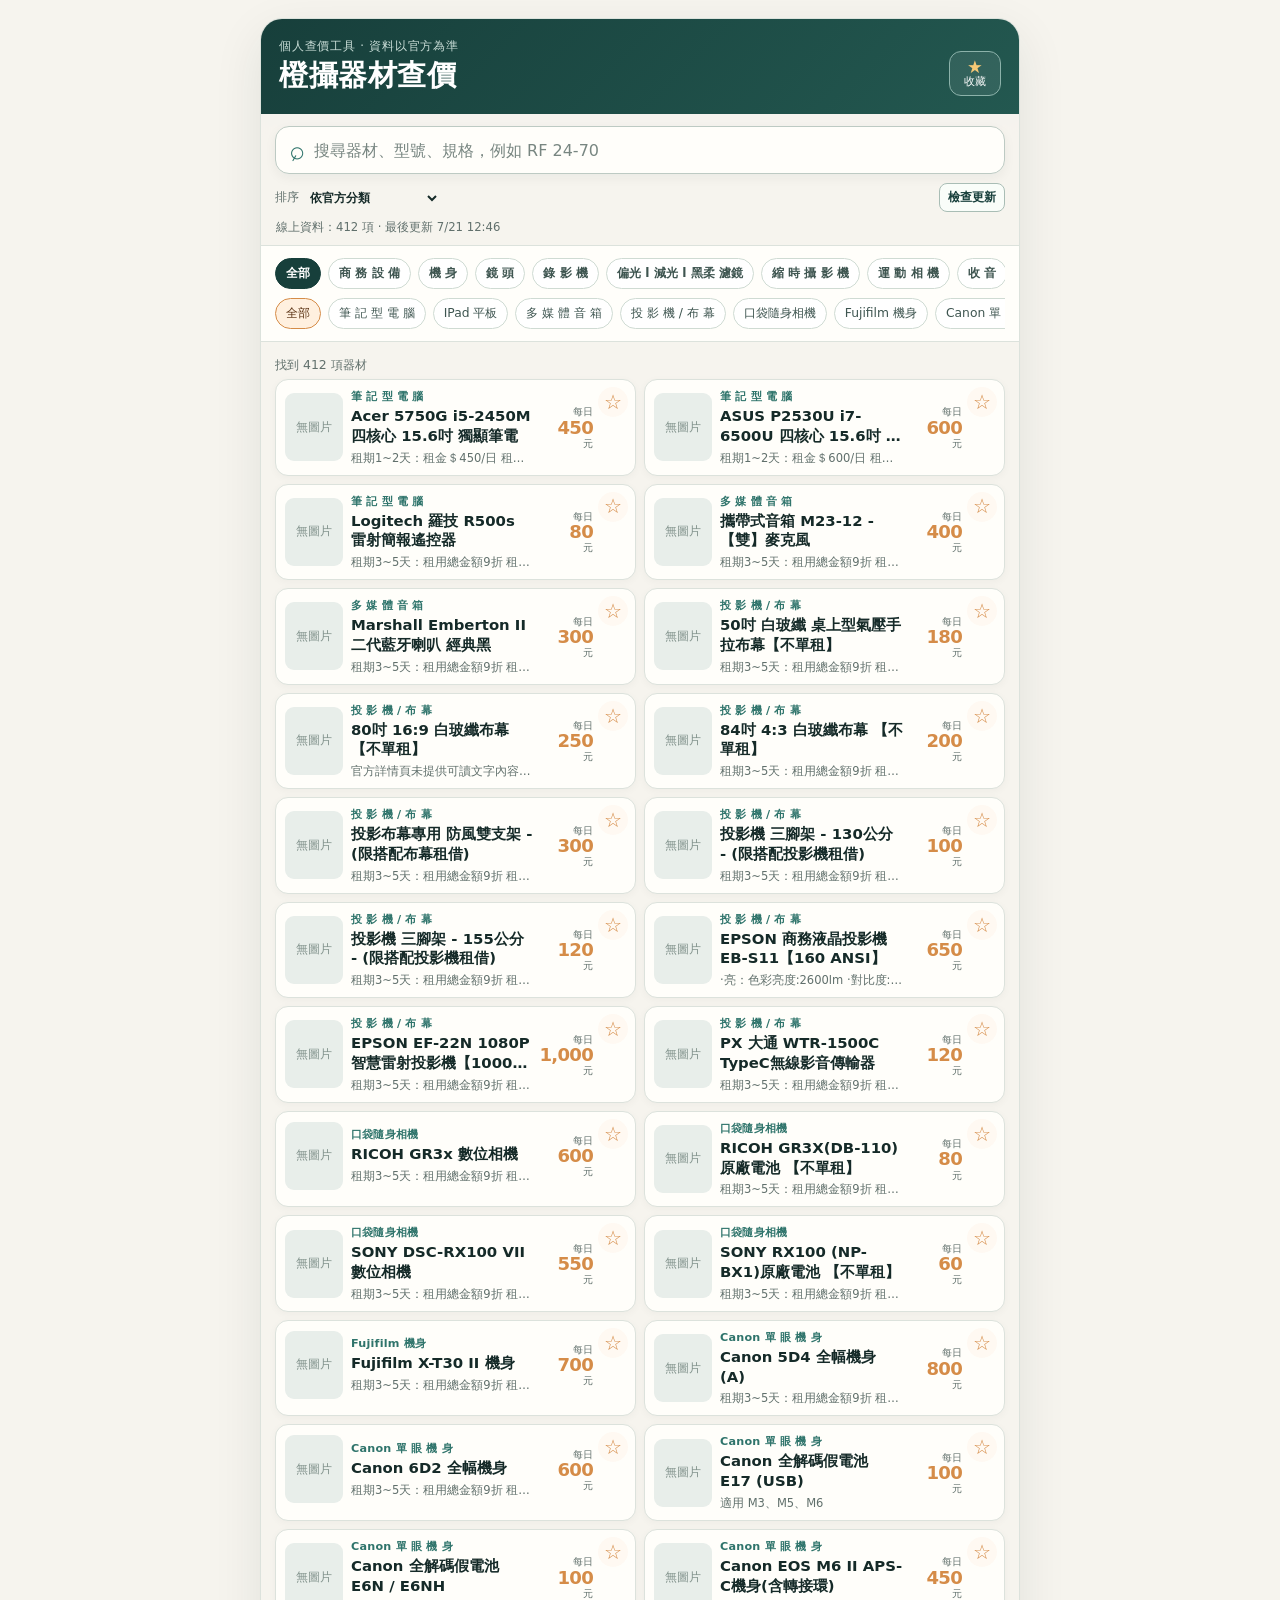
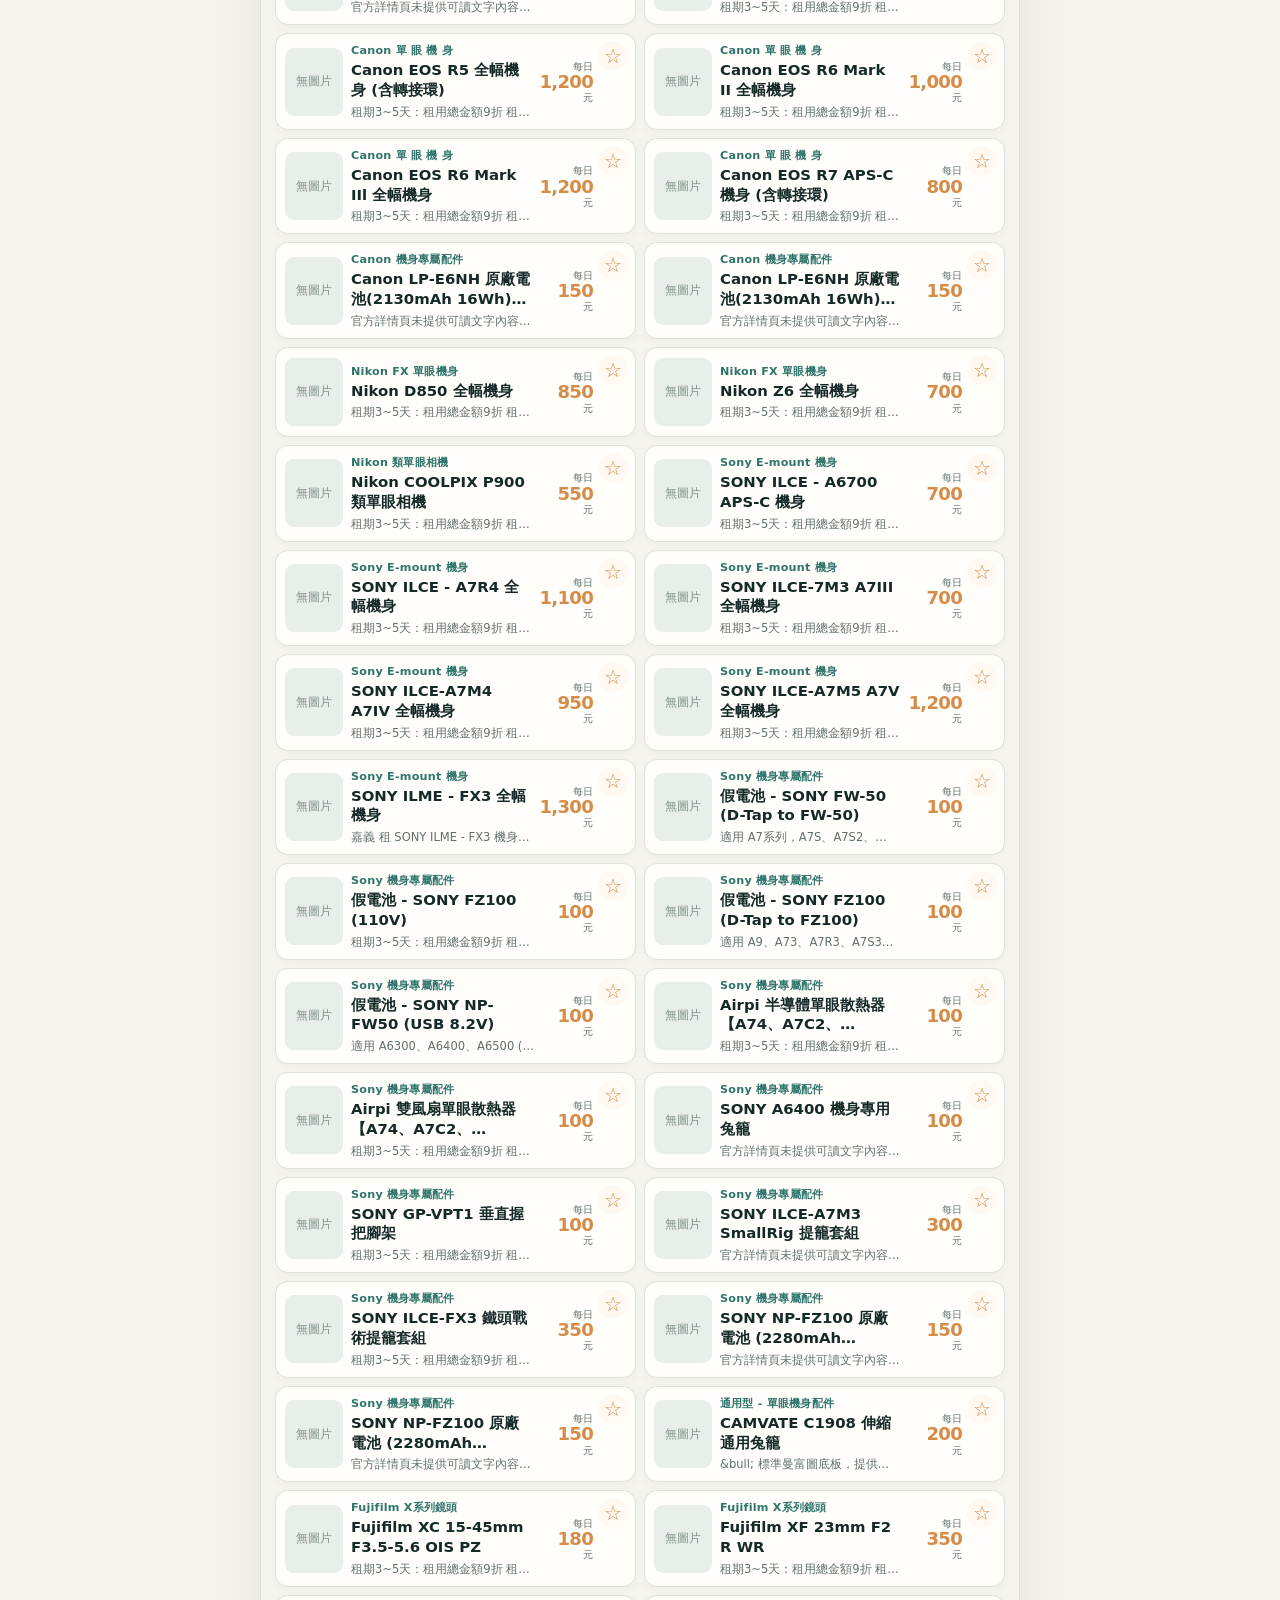
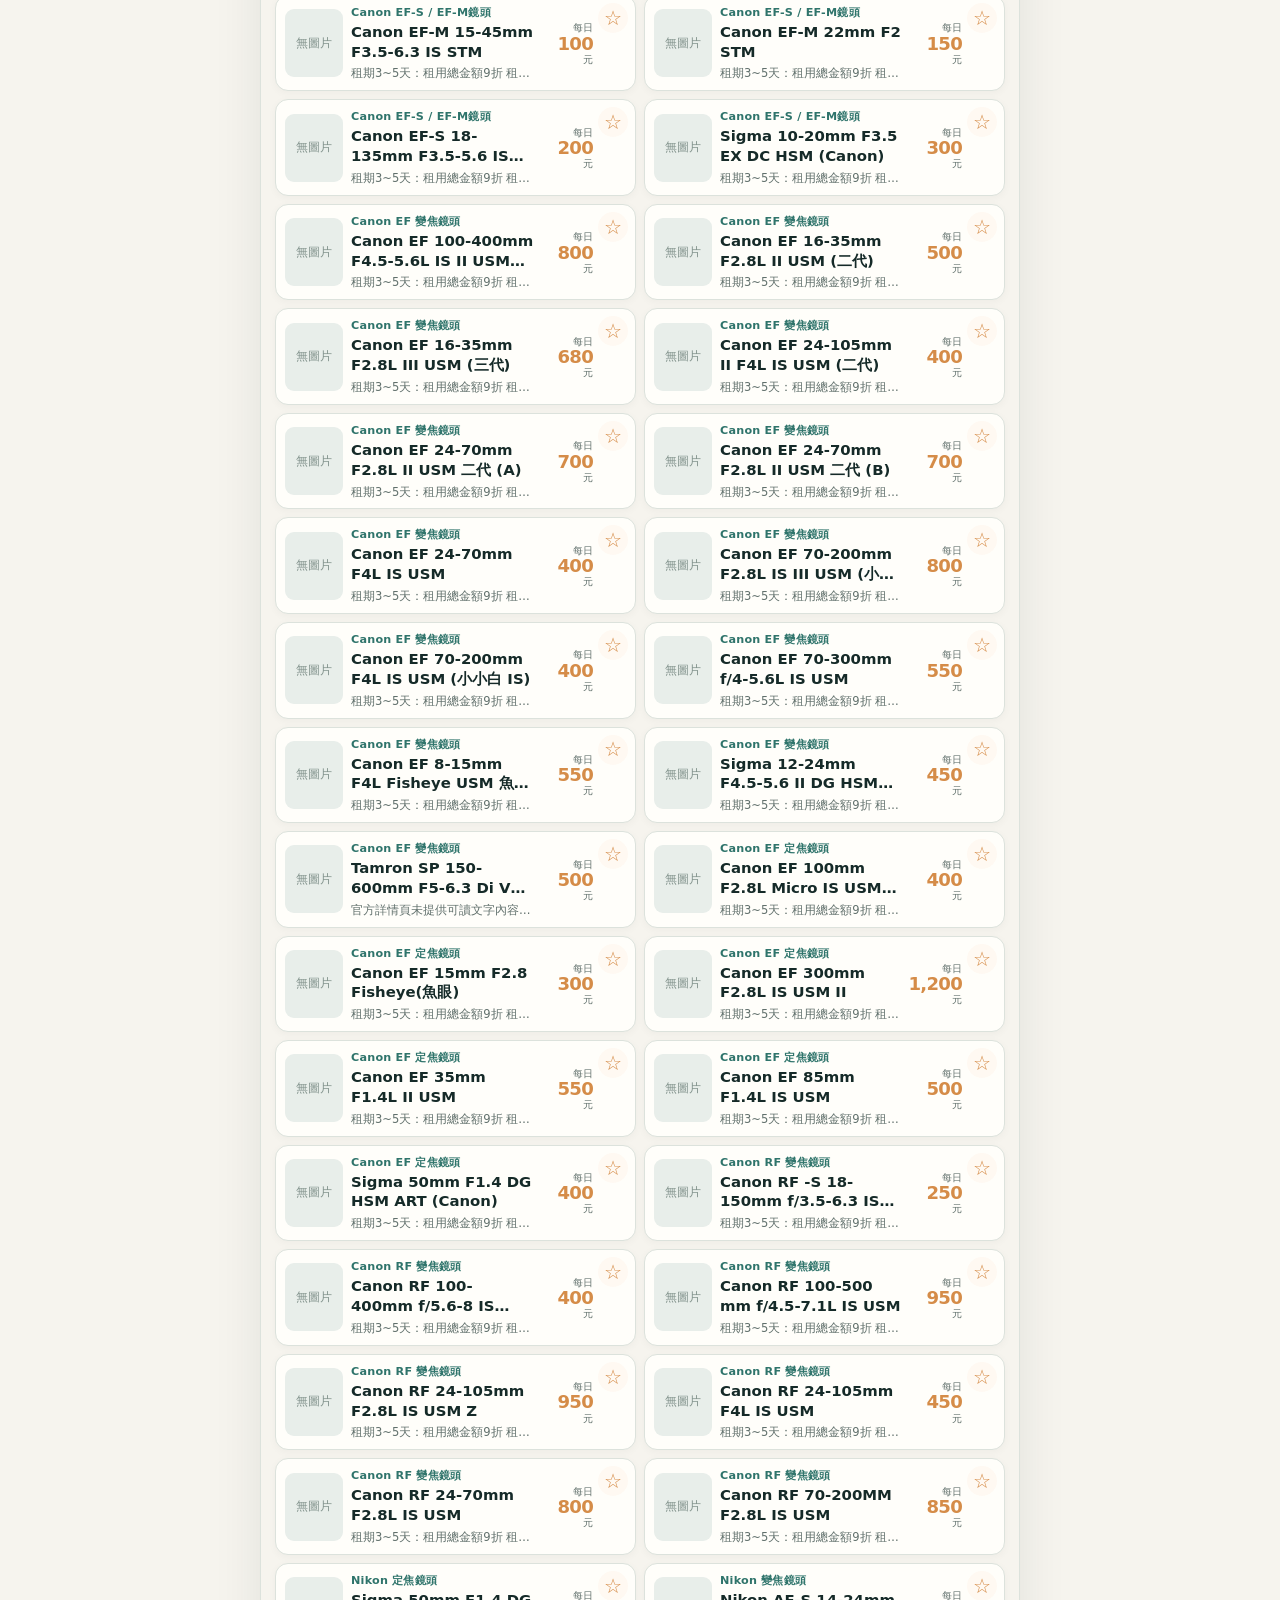
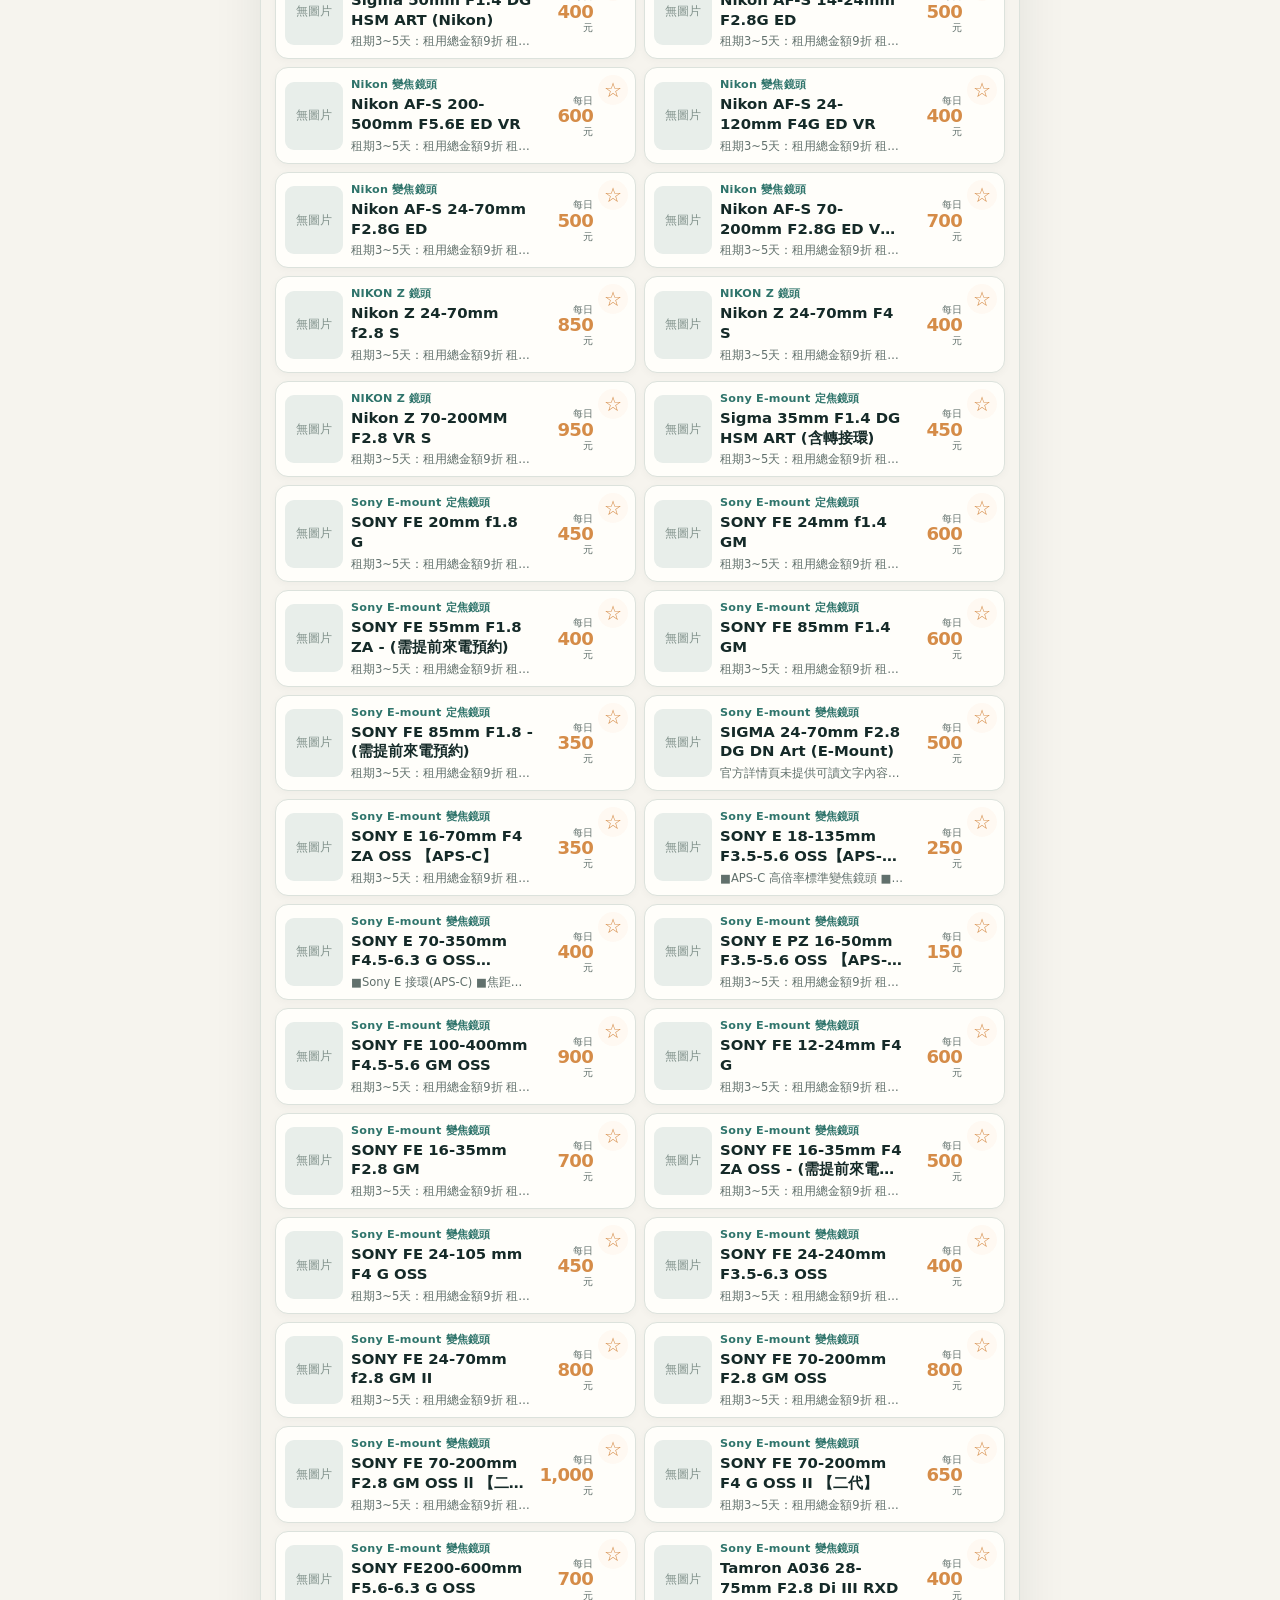
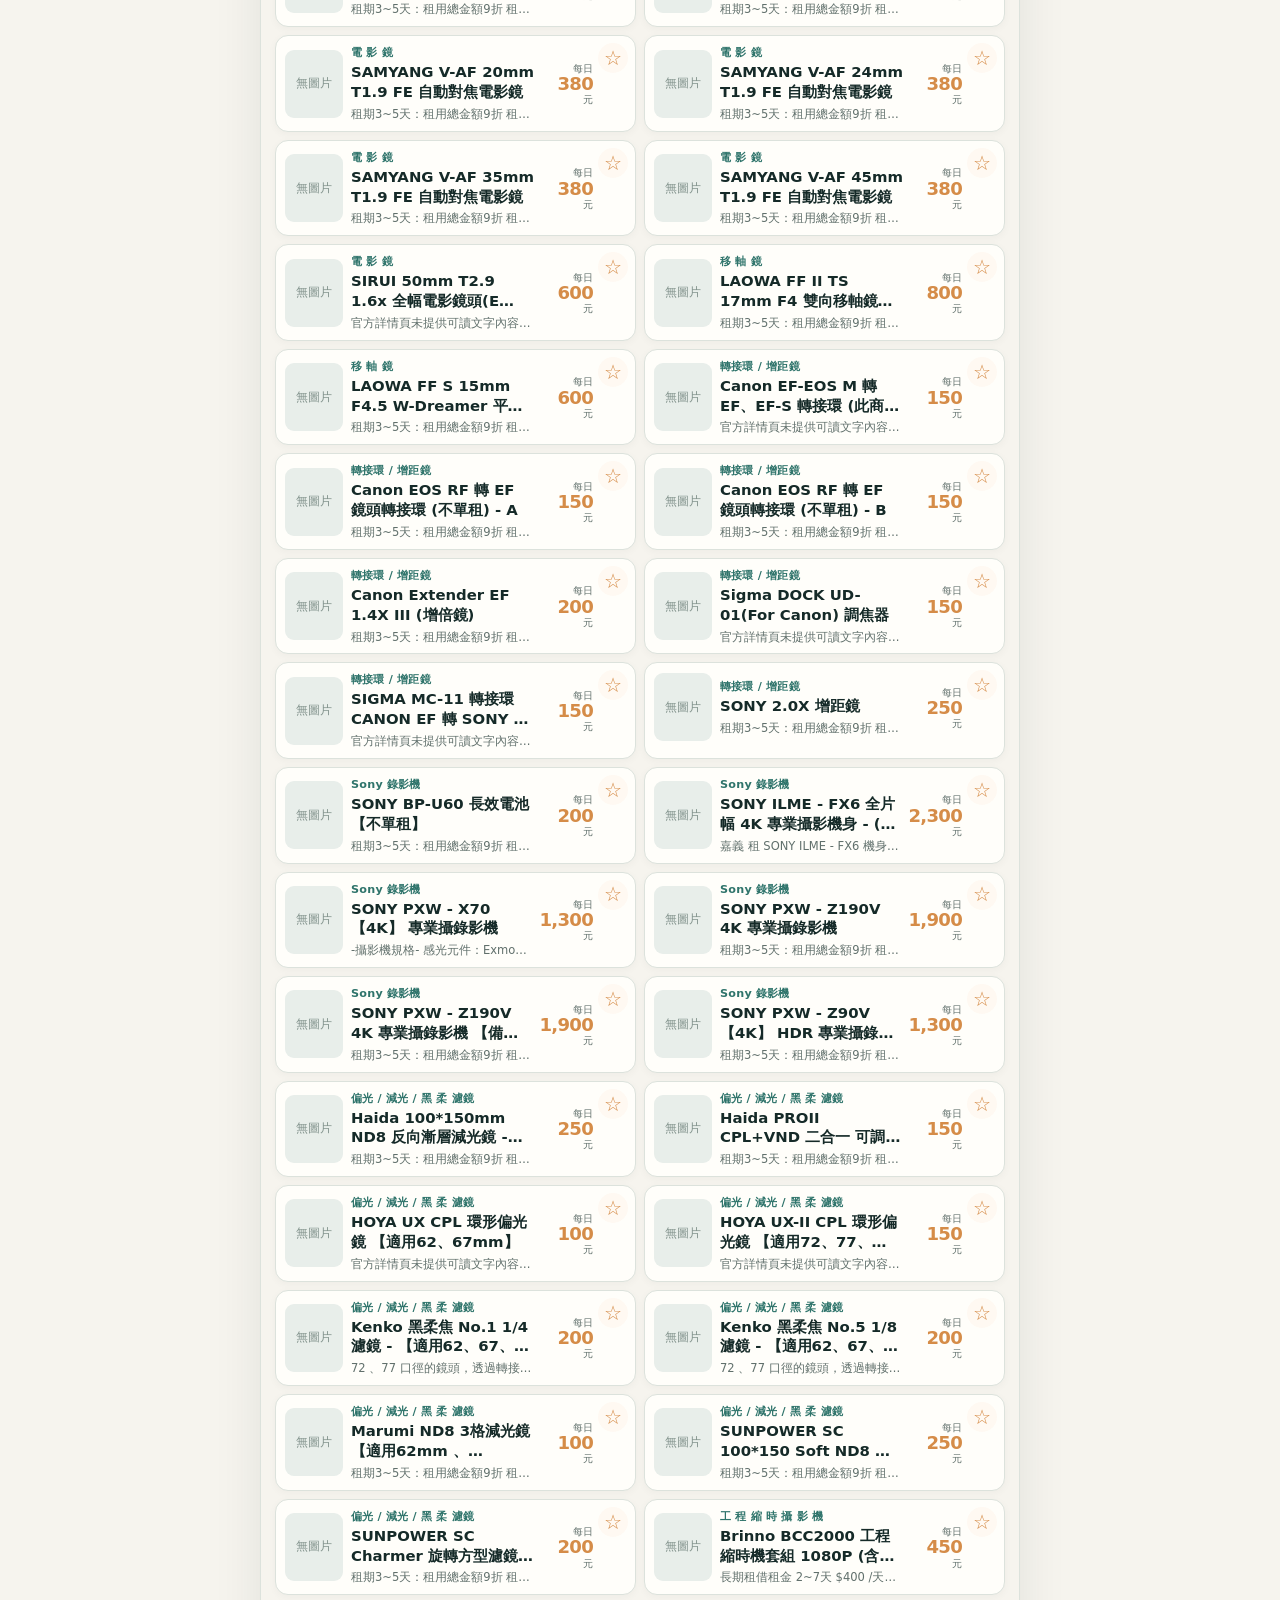
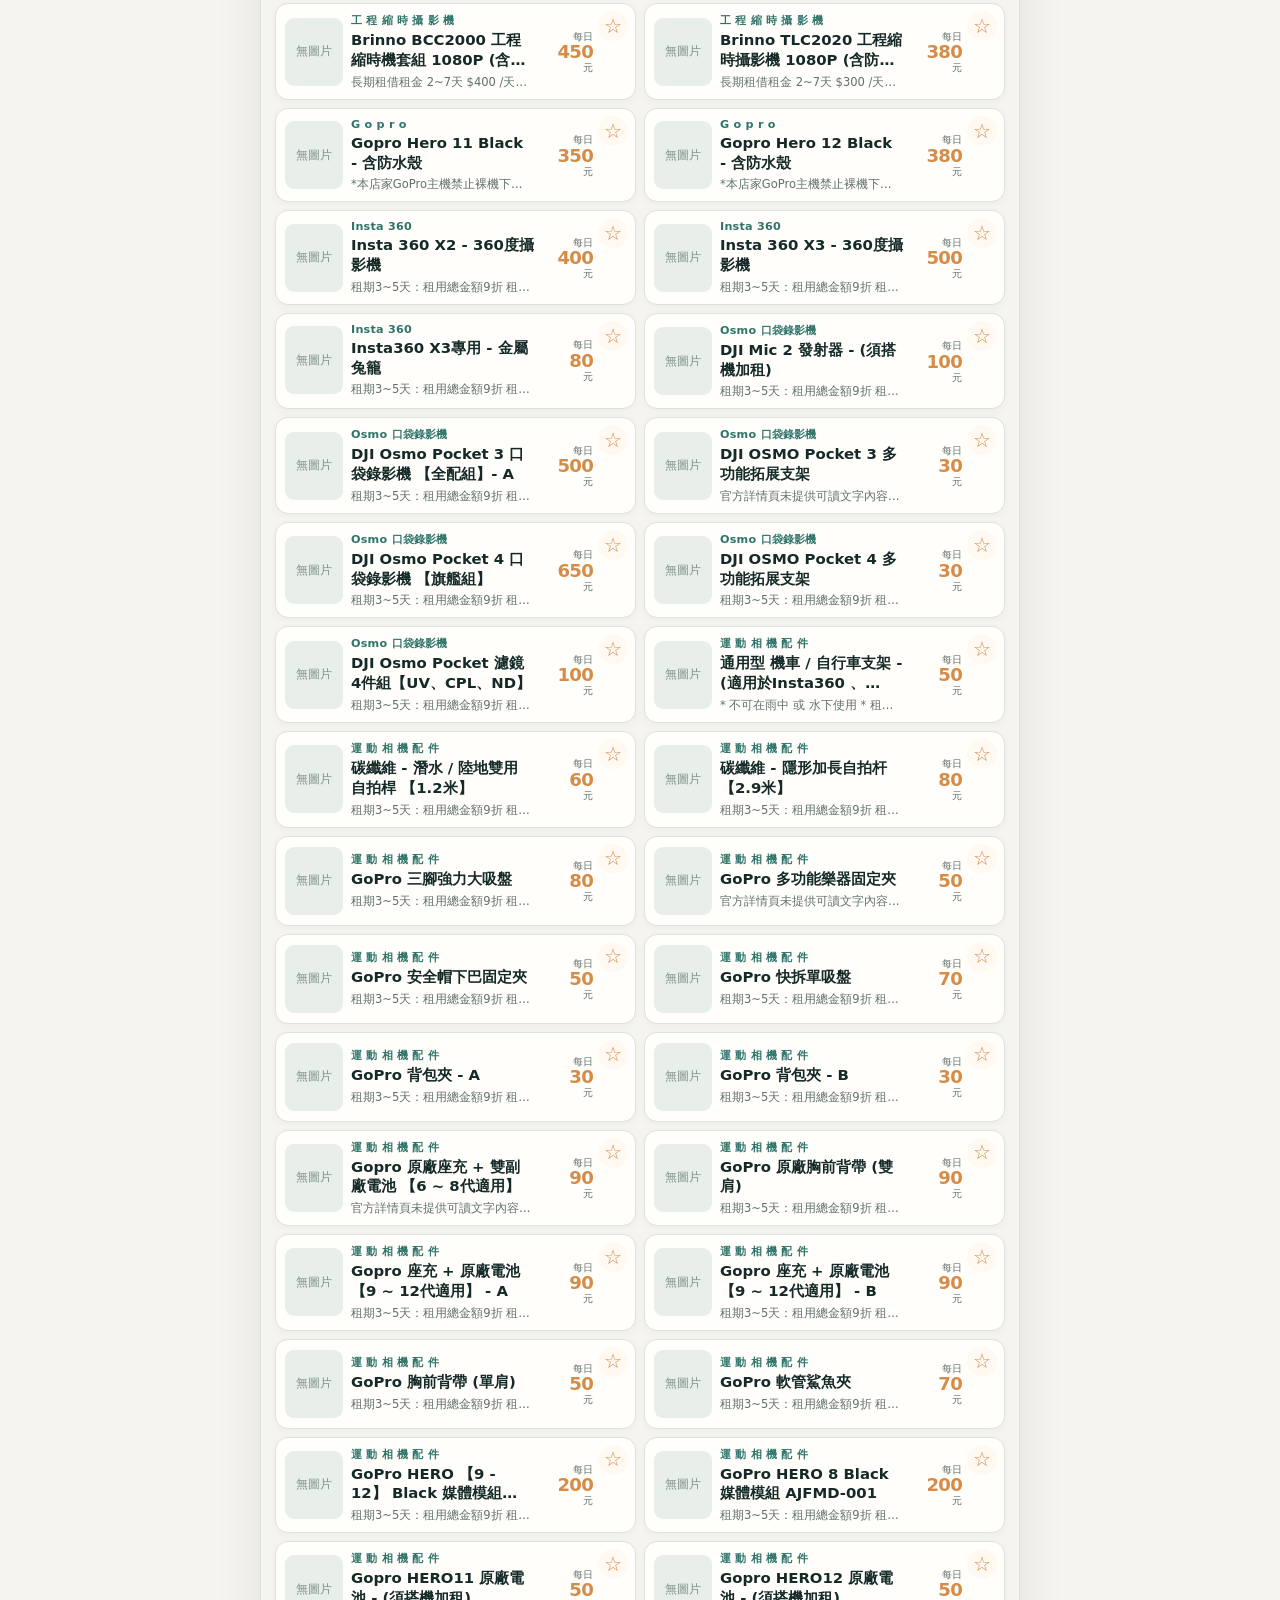
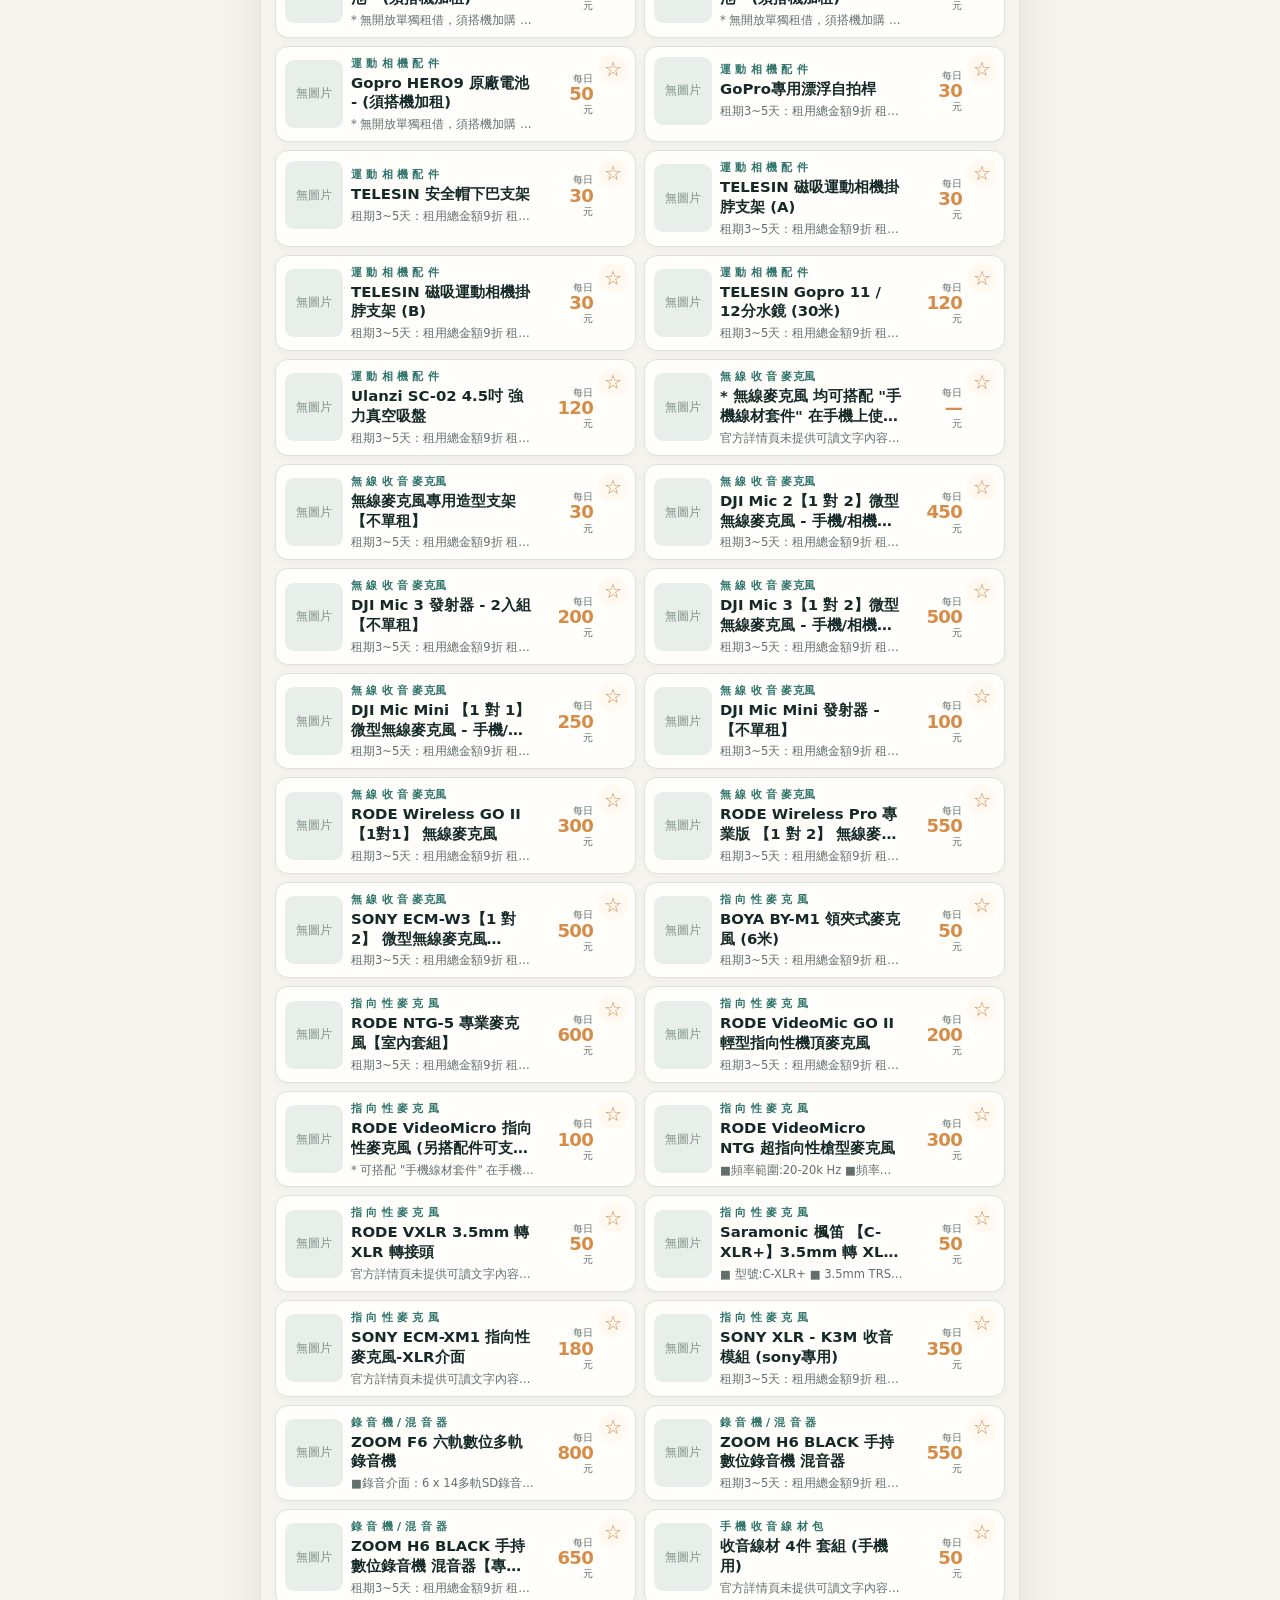
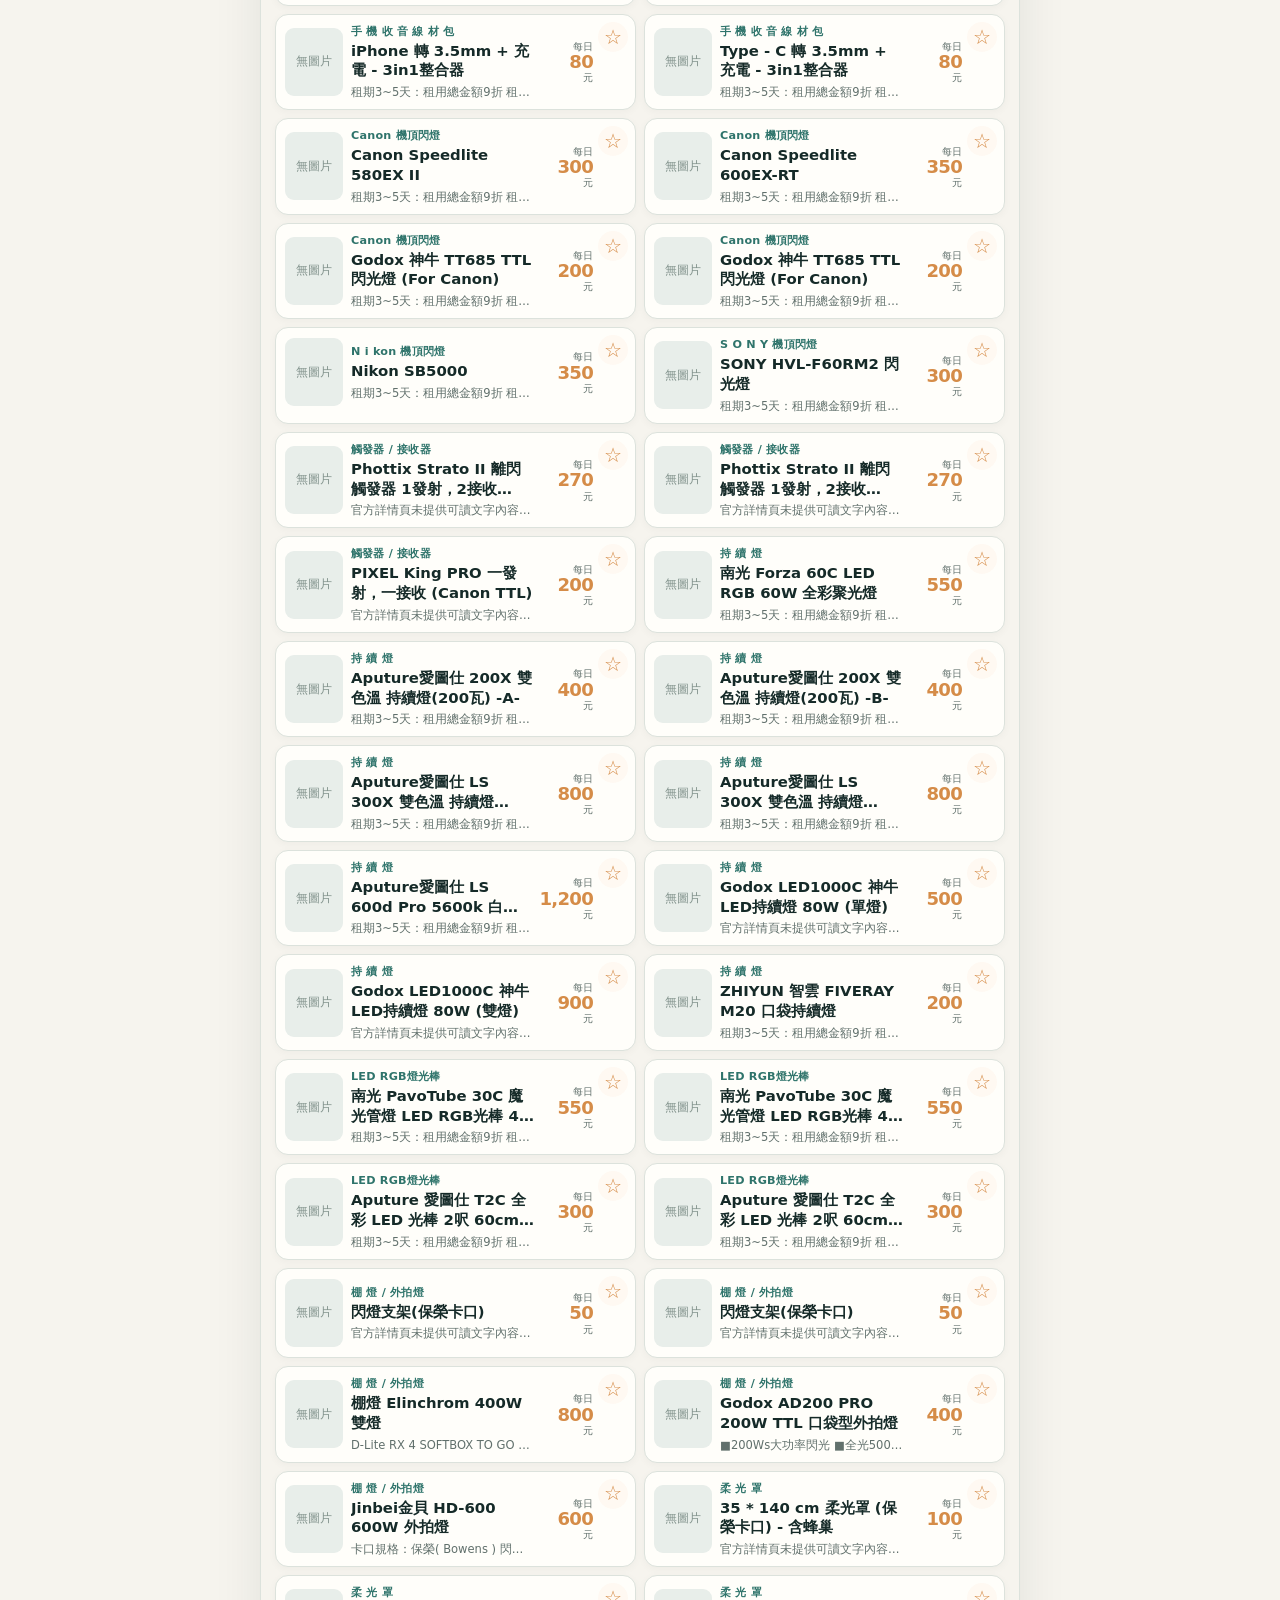
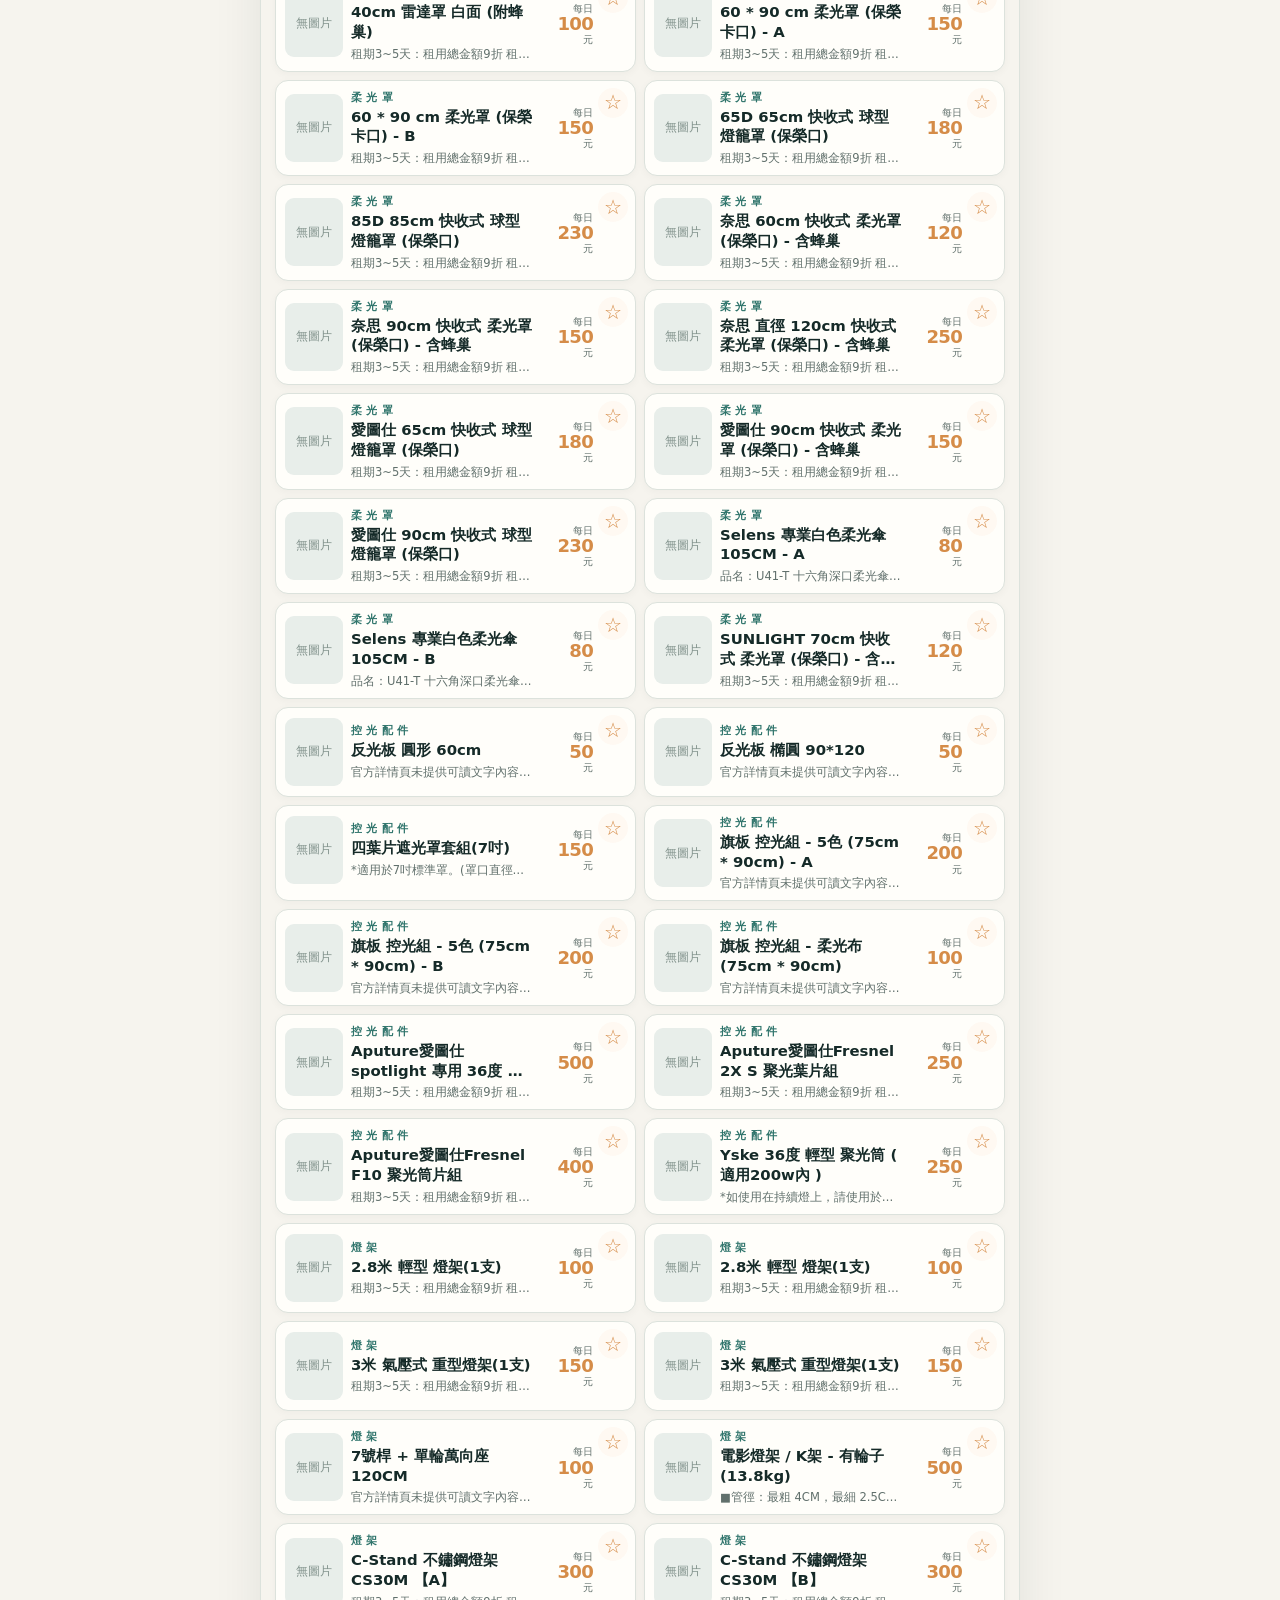
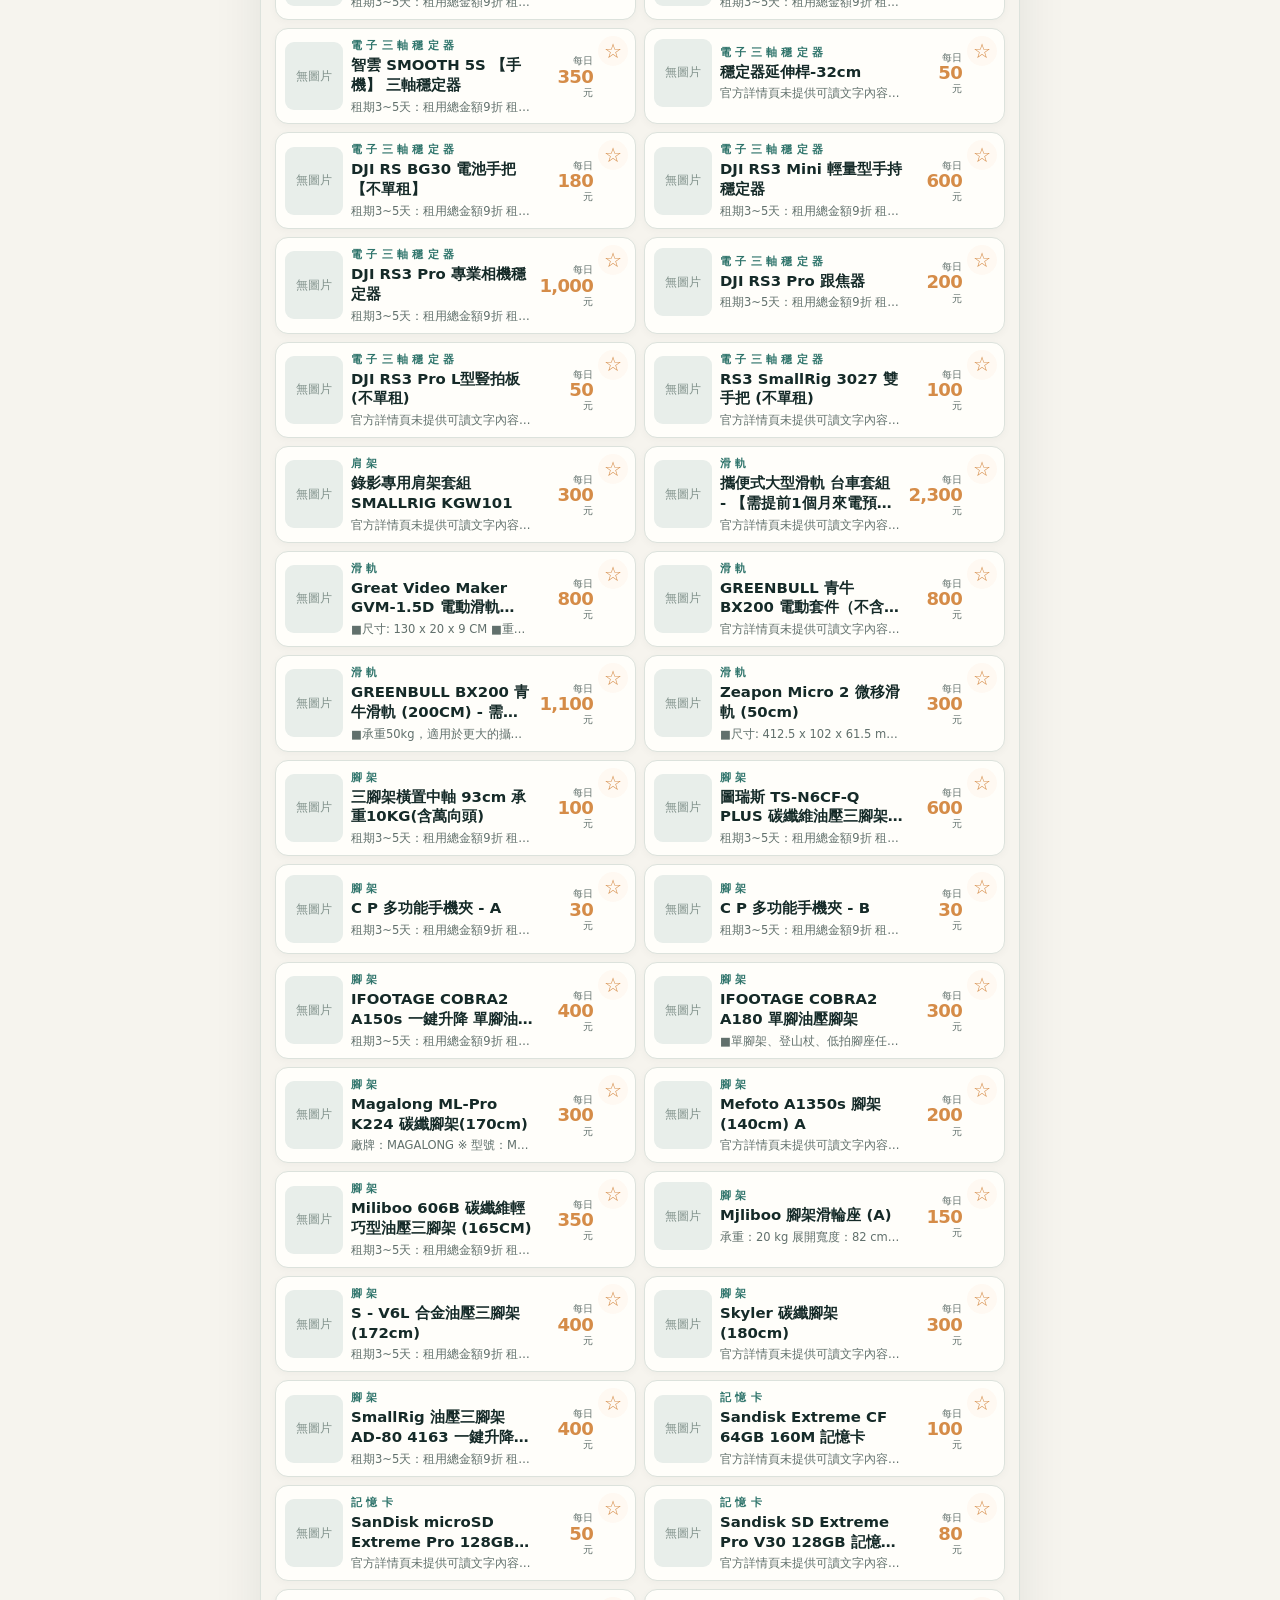
==== app/index.html @ a8a3e82f "feat: 建立橙攝手機查價 PWA" ====
<!doctype html>
<html lang="zh-Hant">
  <head>
    <meta charset="utf-8">
    <meta name="viewport" content="width=device-width, initial-scale=1, viewport-fit=cover">
    <meta name="theme-color" content="#173f3b">
    <meta name="description" content="橙攝公開器材價目與品項詳情的個人手機查詢工具。">
    <link rel="manifest" href="manifest.webmanifest">
    <link rel="icon" href="icon.svg" type="image/svg+xml">
    <link rel="apple-touch-icon" href="icon.svg">
    <link rel="stylesheet" href="style.css">
    <title>橙攝器材查價</title>
  </head>
  <body>
    <div class="app-shell">
      <header class="topbar">
        <div>
          <p class="eyebrow">個人查價工具 · 資料以官方為準</p>
          <h1>橙攝器材查價</h1>
        </div>
        <button id="favoritesButton" class="icon-button" type="button" aria-label="只顯示我的收藏" aria-pressed="false">
          <span aria-hidden="true">★</span><small>收藏</small>
        </button>
      </header>

      <main>
        <section class="search-panel" aria-label="搜尋與篩選">
          <label class="search-box" for="searchInput">
            <span aria-hidden="true">⌕</span>
            <input id="searchInput" type="search" autocomplete="off" placeholder="搜尋器材、型號、規格，例如 RF 24-70">
            <button id="clearSearch" class="clear-search" type="button" aria-label="清除搜尋" hidden>×</button>
          </label>
          <div class="filter-row">
            <label class="compact-select">排序
              <select id="sortSelect">
                <option value="category">依官方分類</option>
                <option value="price-asc">每日租金：低至高</option>
                <option value="price-desc">每日租金：高至低</option>
                <option value="name">品名 A-Z</option>
              </select>
            </label>
            <button id="updateButton" class="update-button" type="button">檢查更新</button>
          </div>
          <p id="dataStatus" class="data-status" aria-live="polite">正在載入公開價目資料…</p>
        </section>

        <section class="category-section" aria-label="器材分類">
          <div id="groupTabs" class="group-tabs" role="tablist" aria-label="大分類"></div>
          <div id="categoryChips" class="category-chips"></div>
        </section>

        <section class="results-section" aria-live="polite">
          <div class="results-heading">
            <p id="resultSummary">載入中</p>
            <button id="resetFilters" class="text-button" type="button" hidden>清除篩選</button>
          </div>
          <div id="productList" class="product-list" aria-label="器材清單"></div>
          <div id="emptyState" class="empty-state" hidden>
            <strong>找不到符合的器材</strong>
            <span>請換個關鍵字，或清除分類與收藏篩選。</span>
          </div>
        </section>
      </main>
    </div>

    <dialog id="detailDialog" class="detail-dialog" aria-label="器材詳情">
      <article id="detailContent"></article>
    </dialog>

    <template id="productCardTemplate">
      <article class="product-card">
        <button class="card-main" type="button">
          <div class="card-image-wrap"><img class="card-image" alt="" loading="lazy"></div>
          <div class="card-copy">
            <p class="category-label"></p>
            <h2></h2>
            <p class="detail-preview"></p>
          </div>
          <div class="rate-block"><span>每日</span><strong></strong><small>元</small></div>
        </button>
        <button class="favorite-button" type="button" aria-label="加入收藏" aria-pressed="false">☆</button>
      </article>
    </template>

    <script type="module" src="app.js"></script>
  </body>
</html>
---- app/style.css ----
:root {
  color-scheme: light;
  --ink: #152a28;
  --muted: #61706c;
  --line: #dce2dc;
  --paper: #f6f4ee;
  --panel: #fffefa;
  --green: #173f3b;
  --teal: #2f746b;
  --accent: #d58c48;
  --soft-accent: #fff0df;
  font-family: Inter, ui-sans-serif, system-ui, -apple-system, BlinkMacSystemFont, "Noto Sans TC", "PingFang TC", sans-serif;
}
* { box-sizing: border-box; }
html { background: var(--paper); }
body { margin: 0; color: var(--ink); background: var(--paper); }
button, input, select { font: inherit; }
button, a { -webkit-tap-highlight-color: transparent; }
button { cursor: pointer; }
.app-shell { width: min(100%, 760px); min-height: 100vh; margin: 0 auto; background: var(--paper); }
.topbar { display: flex; align-items: flex-end; justify-content: space-between; gap: 16px; padding: calc(20px + env(safe-area-inset-top)) 18px 18px; color: #fff; background: linear-gradient(135deg, #173f3b, #235850); }
.topbar h1 { margin: 2px 0 0; font-size: clamp(1.42rem, 5.6vw, 1.8rem); letter-spacing: .02em; }
.eyebrow { margin: 0; color: #c9ddd7; font-size: .72rem; letter-spacing: .07em; }
.icon-button { display: grid; gap: 1px; min-width: 52px; border: 1px solid #8cb2aa; border-radius: 12px; padding: 7px; color: #fff; background: rgba(255,255,255,.08); line-height: 1; text-align: center; }
.icon-button span { color: #f5c875; font-size: 1.1rem; }
.icon-button small { font-size: .68rem; }
.icon-button.active { color: var(--green); background: #fff; border-color: #fff; }
.search-panel { position: sticky; z-index: 5; top: 0; padding: 12px 14px 10px; background: color-mix(in srgb, var(--paper) 93%, transparent); backdrop-filter: blur(10px); border-bottom: 1px solid var(--line); }
.search-box { display: flex; align-items: center; gap: 8px; height: 48px; padding: 0 12px; border: 1px solid #bdcac3; border-radius: 14px; background: var(--panel); box-shadow: 0 4px 12px rgba(21,42,40,.05); }
.search-box > span { color: var(--teal); font-size: 1.65rem; line-height: 1; transform: rotate(-15deg); }
.search-box input { width: 100%; min-width: 0; border: 0; outline: none; color: var(--ink); background: transparent; font-size: 1rem; }
.search-box input::placeholder { color: #788681; }
.clear-search { width: 24px; height: 24px; border: 0; border-radius: 100%; color: #fff; background: #80918b; font-size: 1.25rem; line-height: 1; }
.filter-row { display: flex; align-items: center; justify-content: space-between; gap: 9px; margin-top: 9px; }
.compact-select { display: flex; align-items: center; min-width: 0; gap: 5px; color: var(--muted); font-size: .77rem; }
.compact-select select { max-width: 190px; border: 0; padding: 3px 18px 3px 2px; color: var(--ink); background: transparent; font-weight: 650; }
.update-button { flex: 0 0 auto; border: 1px solid #a9bdb5; border-radius: 8px; padding: 5px 8px; color: var(--green); background: #f9fdf9; font-size: .76rem; font-weight: 700; }
.update-button:disabled { opacity: .55; }
.data-status { margin: 8px 1px 0; color: var(--muted); font-size: .73rem; }
.category-section { padding: 12px 14px 2px; background: var(--panel); border-bottom: 1px solid var(--line); }
.group-tabs, .category-chips { display: flex; gap: 7px; overflow-x: auto; scrollbar-width: none; padding-bottom: 9px; }
.category-chips { padding-bottom: 10px; }
.group-tabs::-webkit-scrollbar, .category-chips::-webkit-scrollbar { display: none; }
.chip { flex: 0 0 auto; border: 1px solid #cfdbd3; border-radius: 999px; padding: 6px 10px; color: #3e5550; background: #fff; font-size: .77rem; white-space: nowrap; }
.group-chip { font-weight: 750; }
.chip.selected { border-color: var(--green); color: #fff; background: var(--green); }
.category-chip.selected { border-color: var(--accent); color: #5d3516; background: var(--soft-accent); }
.results-section { padding: 9px 14px calc(86px + env(safe-area-inset-bottom)); }
.results-heading { display: flex; align-items: center; justify-content: space-between; min-height: 28px; }
.results-heading p { margin: 0; color: var(--muted); font-size: .78rem; }
.text-button { border: 0; padding: 4px; color: var(--teal); background: transparent; font-size: .78rem; text-decoration: underline; }
.product-list { display: grid; gap: 8px; }
.product-card { position: relative; overflow: hidden; border: 1px solid var(--line); border-radius: 13px; background: var(--panel); box-shadow: 0 2px 8px rgba(21,42,40,.035); }
.card-main { display: grid; grid-template-columns: 72px minmax(0, 1fr) auto; align-items: center; width: 100%; min-height: 92px; gap: 10px; border: 0; padding: 9px 42px 9px 9px; color: inherit; background: transparent; text-align: left; }
.card-main:active { background: #f1f5f1; }
.card-image-wrap { width: 72px; height: 72px; overflow: hidden; border-radius: 9px; background: #e8eeea; }
.card-image-wrap::after { display: none; place-items: center; width: 100%; height: 100%; color: #80918b; font-size: .72rem; content: '無圖片'; }
.card-image-wrap.image-unavailable::after { display: grid; }
.card-image-wrap.image-unavailable .card-image { display: none; }
.card-image { width: 100%; height: 100%; object-fit: cover; }
.card-copy { min-width: 0; }
.category-label { margin: 0 0 3px; color: var(--teal); font-size: .7rem; font-weight: 750; letter-spacing: .02em; }
.card-copy h2 { display: -webkit-box; overflow: hidden; margin: 0; font-size: .93rem; line-height: 1.33; -webkit-box-orient: vertical; -webkit-line-clamp: 2; }
.detail-preview { display: -webkit-box; overflow: hidden; margin: 4px 0 0; color: var(--muted); font-size: .72rem; line-height: 1.3; -webkit-box-orient: vertical; -webkit-line-clamp: 1; }
.rate-block { display: grid; justify-items: end; align-self: stretch; align-content: center; min-width: 51px; color: var(--accent); line-height: 1; }
.rate-block span { color: var(--muted); font-size: .64rem; }
.rate-block strong { margin: 2px 0 1px; font-size: 1.13rem; letter-spacing: -.04em; }
.rate-block small { color: var(--muted); font-size: .64rem; }
.favorite-button { position: absolute; top: 7px; right: 7px; width: 30px; height: 30px; border: 0; border-radius: 50%; color: var(--accent); background: #fff9f2; font-size: 1.26rem; line-height: 1; }
.empty-state { display: grid; gap: 6px; place-items: center; min-height: 220px; padding: 24px; border: 1px dashed #b9cac2; border-radius: 14px; color: var(--muted); text-align: center; }
.empty-state strong { color: var(--ink); }
.detail-dialog { width: min(100%, 680px); max-width: 680px; height: min(100%, 900px); max-height: 100%; margin: auto; border: 0; padding: 0; color: var(--ink); background: var(--paper); }
.detail-dialog::backdrop { background: rgba(10,25,23,.55); backdrop-filter: blur(3px); }
.detail-dialog article { padding: calc(15px + env(safe-area-inset-top)) 16px calc(24px + env(safe-area-inset-bottom)); }
.detail-header { position: relative; padding-right: 42px; }
.detail-header h2 { margin: 2px 0 14px; font-size: 1.22rem; line-height: 1.38; }
.dialog-close { position: absolute; top: -3px; right: 0; width: 34px; height: 34px; border: 0; border-radius: 50%; color: var(--ink); background: #e6ede8; font-size: 1.65rem; line-height: 1; }
.detail-image { display: block; width: 100%; max-height: 340px; border-radius: 13px; object-fit: contain; background: #e8eeea; }
.price-grid { display: grid; grid-template-columns: repeat(3, 1fr); gap: 7px; margin: 14px 0; }
.price-grid div { display: grid; gap: 4px; min-width: 0; padding: 10px 8px; border-radius: 10px; background: #eaf1ed; }
.price-grid span { color: var(--muted); font-size: .68rem; }
.price-grid strong { overflow: hidden; color: var(--green); font-size: .9rem; text-overflow: ellipsis; white-space: nowrap; }
.detail-section { margin: 19px 0; }
.detail-section h3 { margin: 0 0 8px; color: var(--green); font-size: .9rem; }
.detail-text { padding: 12px; border-left: 3px solid #9fc3b9; border-radius: 0 10px 10px 0; background: #fffefa; color: #2c403c; font-size: .89rem; line-height: 1.65; white-space: pre-line; overflow-wrap: anywhere; }
.detail-text p { margin: 0 0 10px; }
.detail-text p:last-child { margin-bottom: 0; }
.detail-actions { display: grid; grid-template-columns: 1fr 1.4fr; gap: 9px; margin-top: 22px; }
.detail-actions a, .detail-actions button { display: grid; place-items: center; min-height: 45px; border-radius: 10px; padding: 8px; font-size: .82rem; font-weight: 750; text-align: center; text-decoration: none; }
.secondary-action { border: 1px solid #a8bdb5; color: var(--green); background: transparent; }
.official-action { color: #fff; background: var(--green); }
@media (min-width: 680px) {
  body { padding: 18px; }
  .app-shell { overflow: hidden; border: 1px solid var(--line); border-radius: 22px; box-shadow: 0 16px 50px rgba(21,42,40,.09); }
  .product-list { grid-template-columns: repeat(2, minmax(0, 1fr)); }
  .card-main { grid-template-columns: 58px minmax(0, 1fr) auto; min-height: 88px; gap: 8px; }
  .card-image-wrap { width: 58px; height: 68px; }
}
@media (max-width: 350px) {
  .card-main { grid-template-columns: 55px minmax(0, 1fr) auto; gap: 7px; padding-right: 35px; }
  .card-image-wrap { width: 55px; height: 65px; }
  .rate-block strong { font-size: .98rem; }
  .favorite-button { right: 3px; }
}
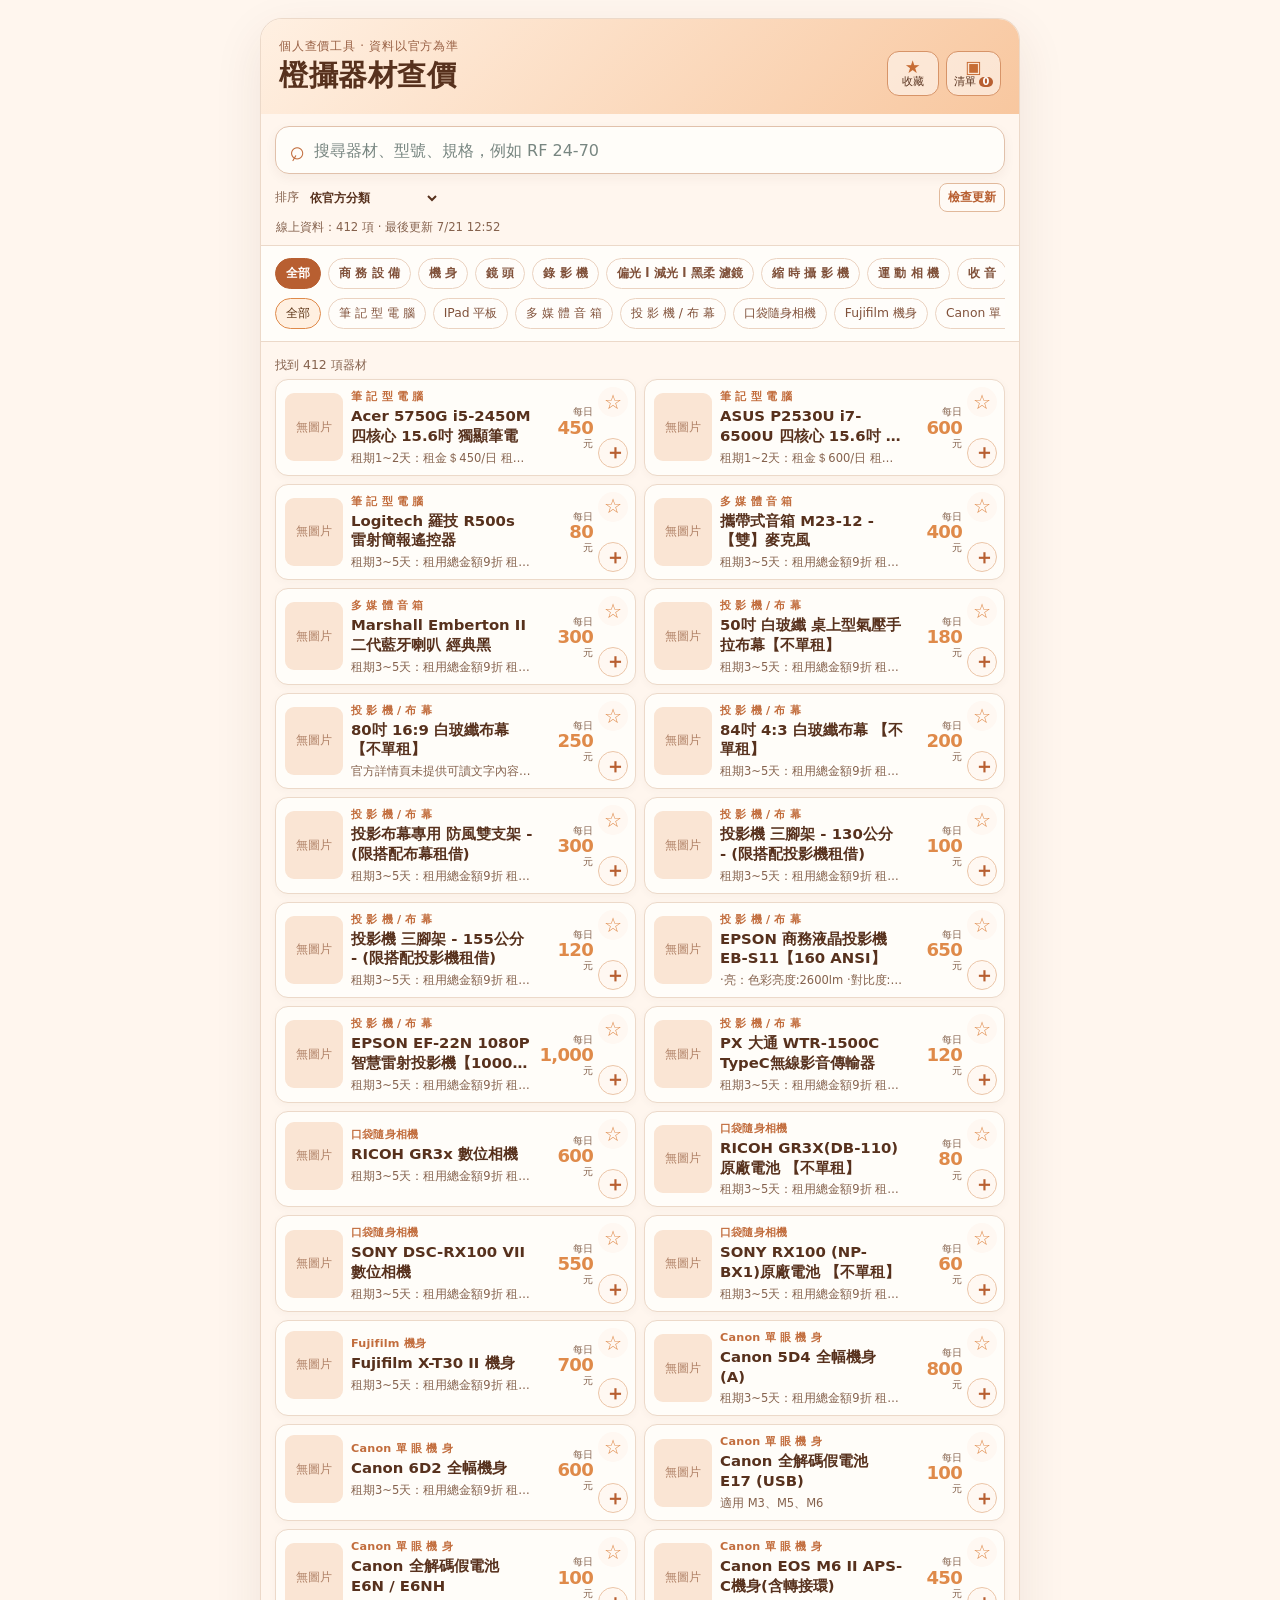
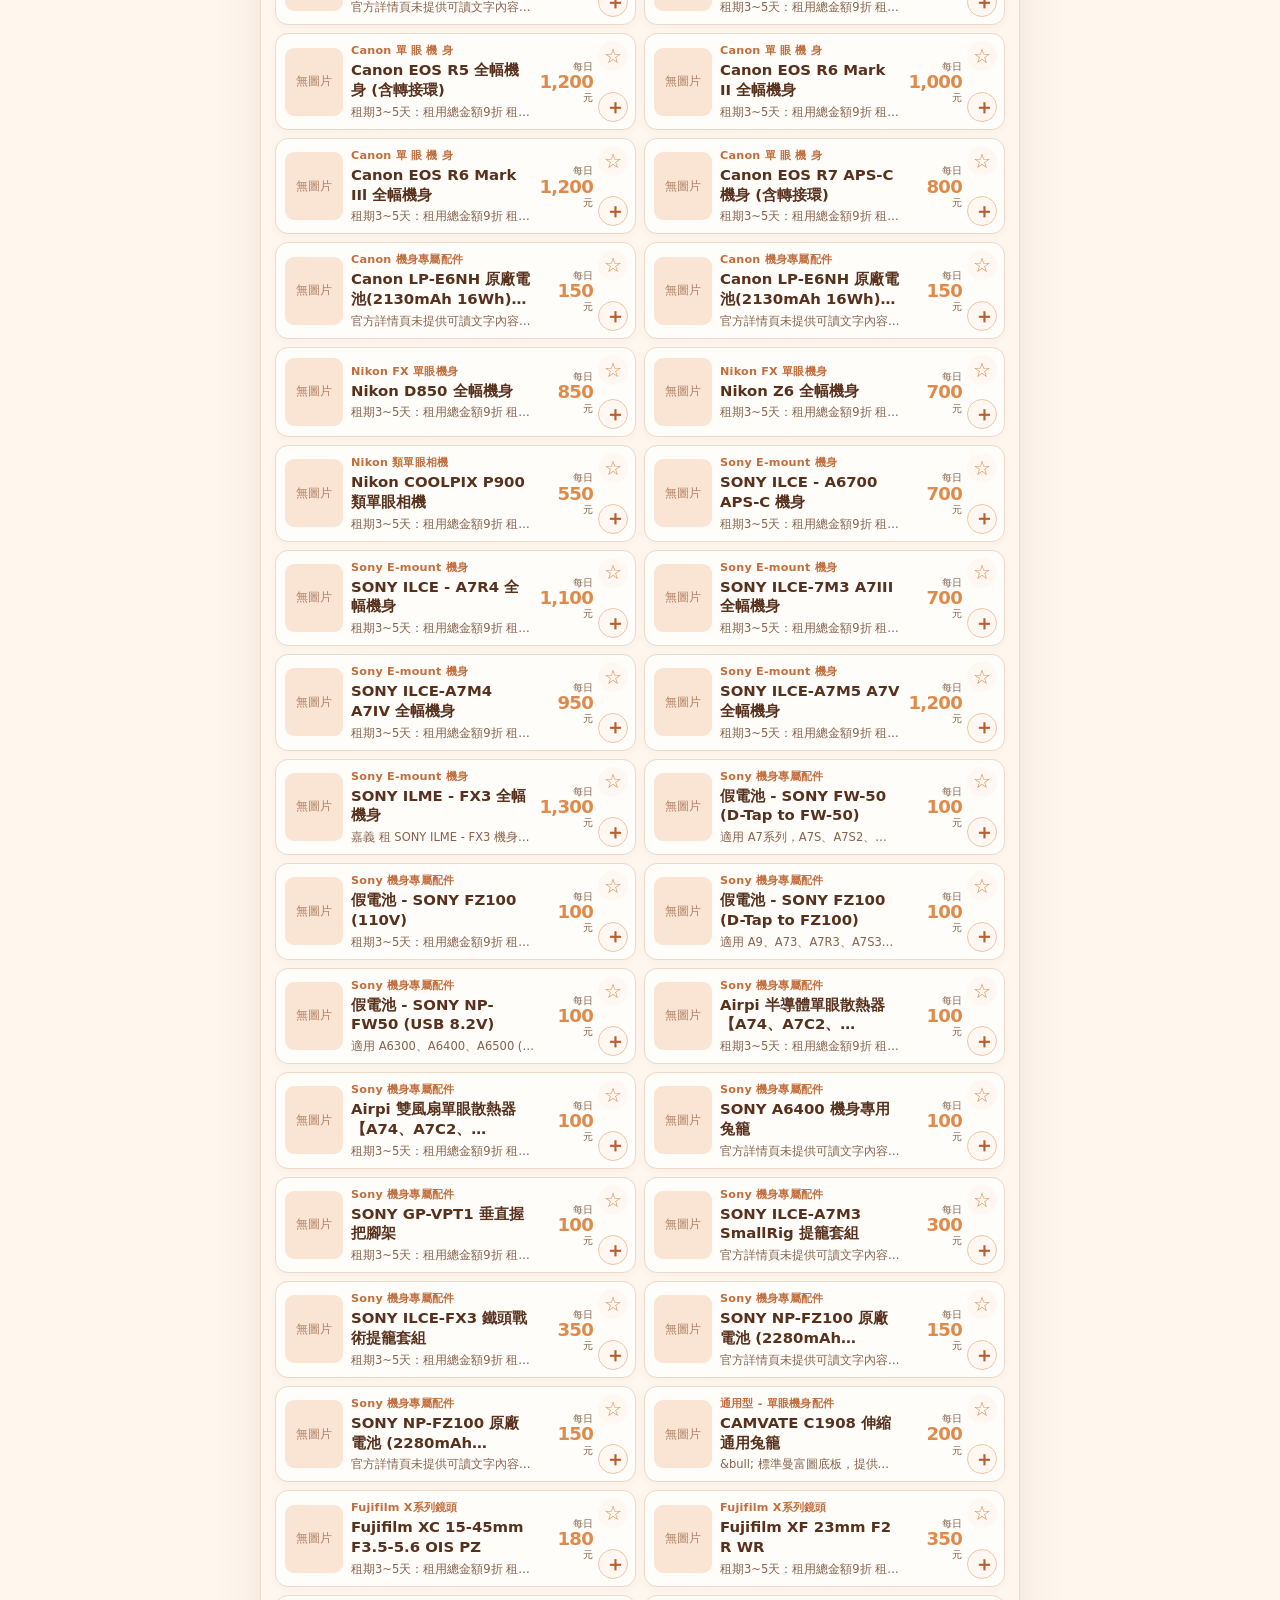
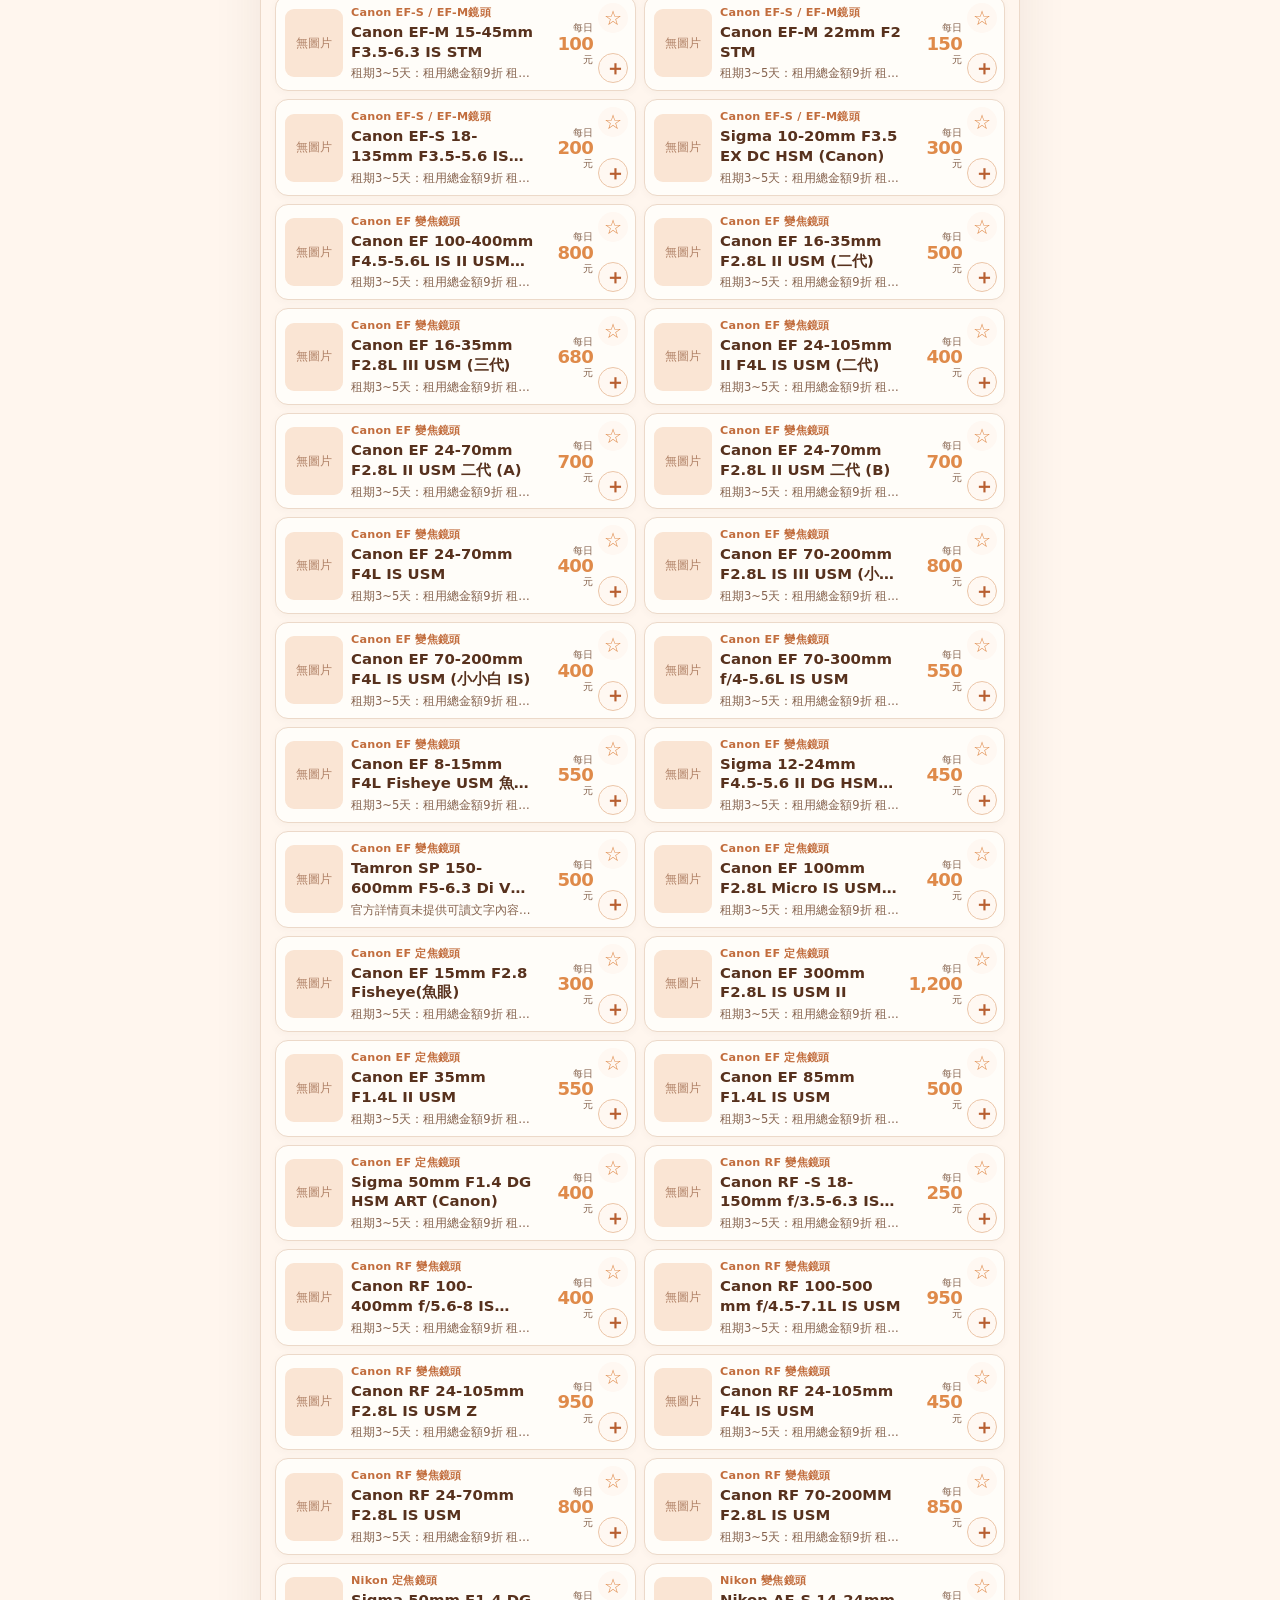
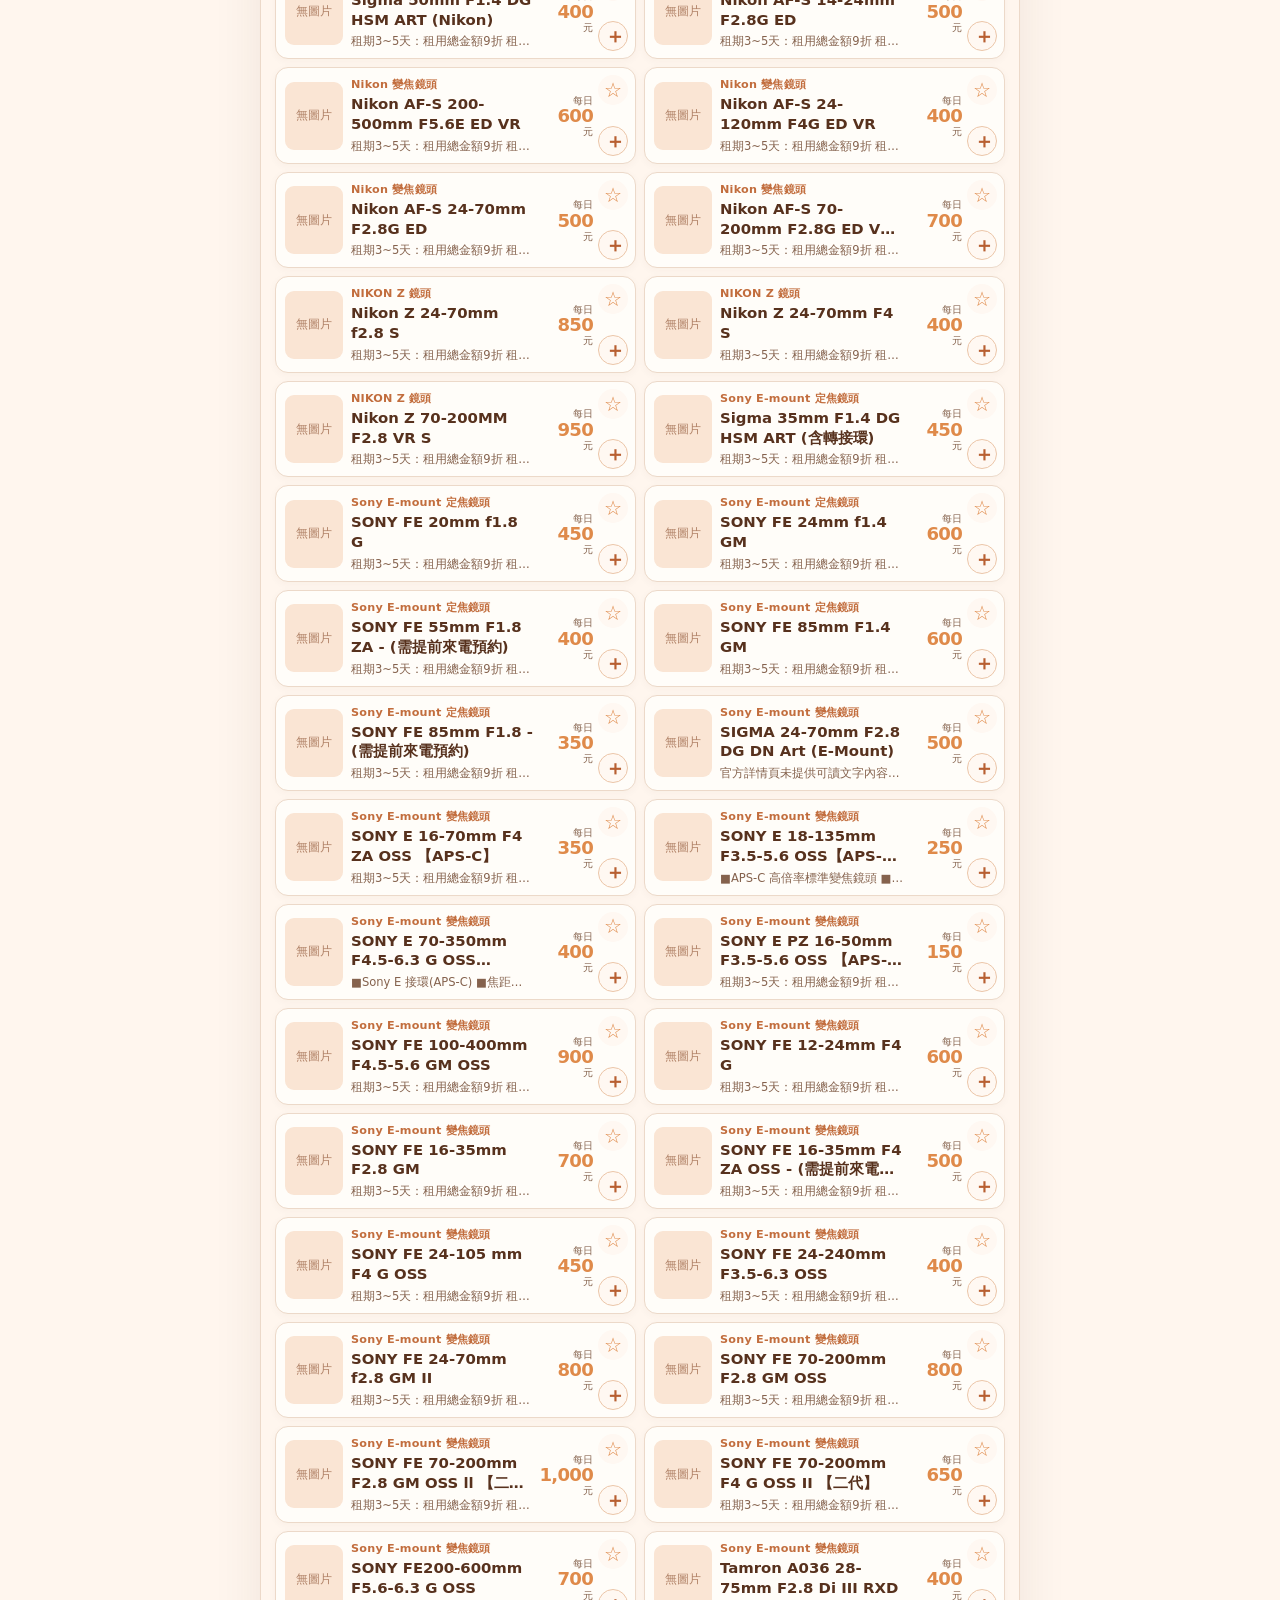
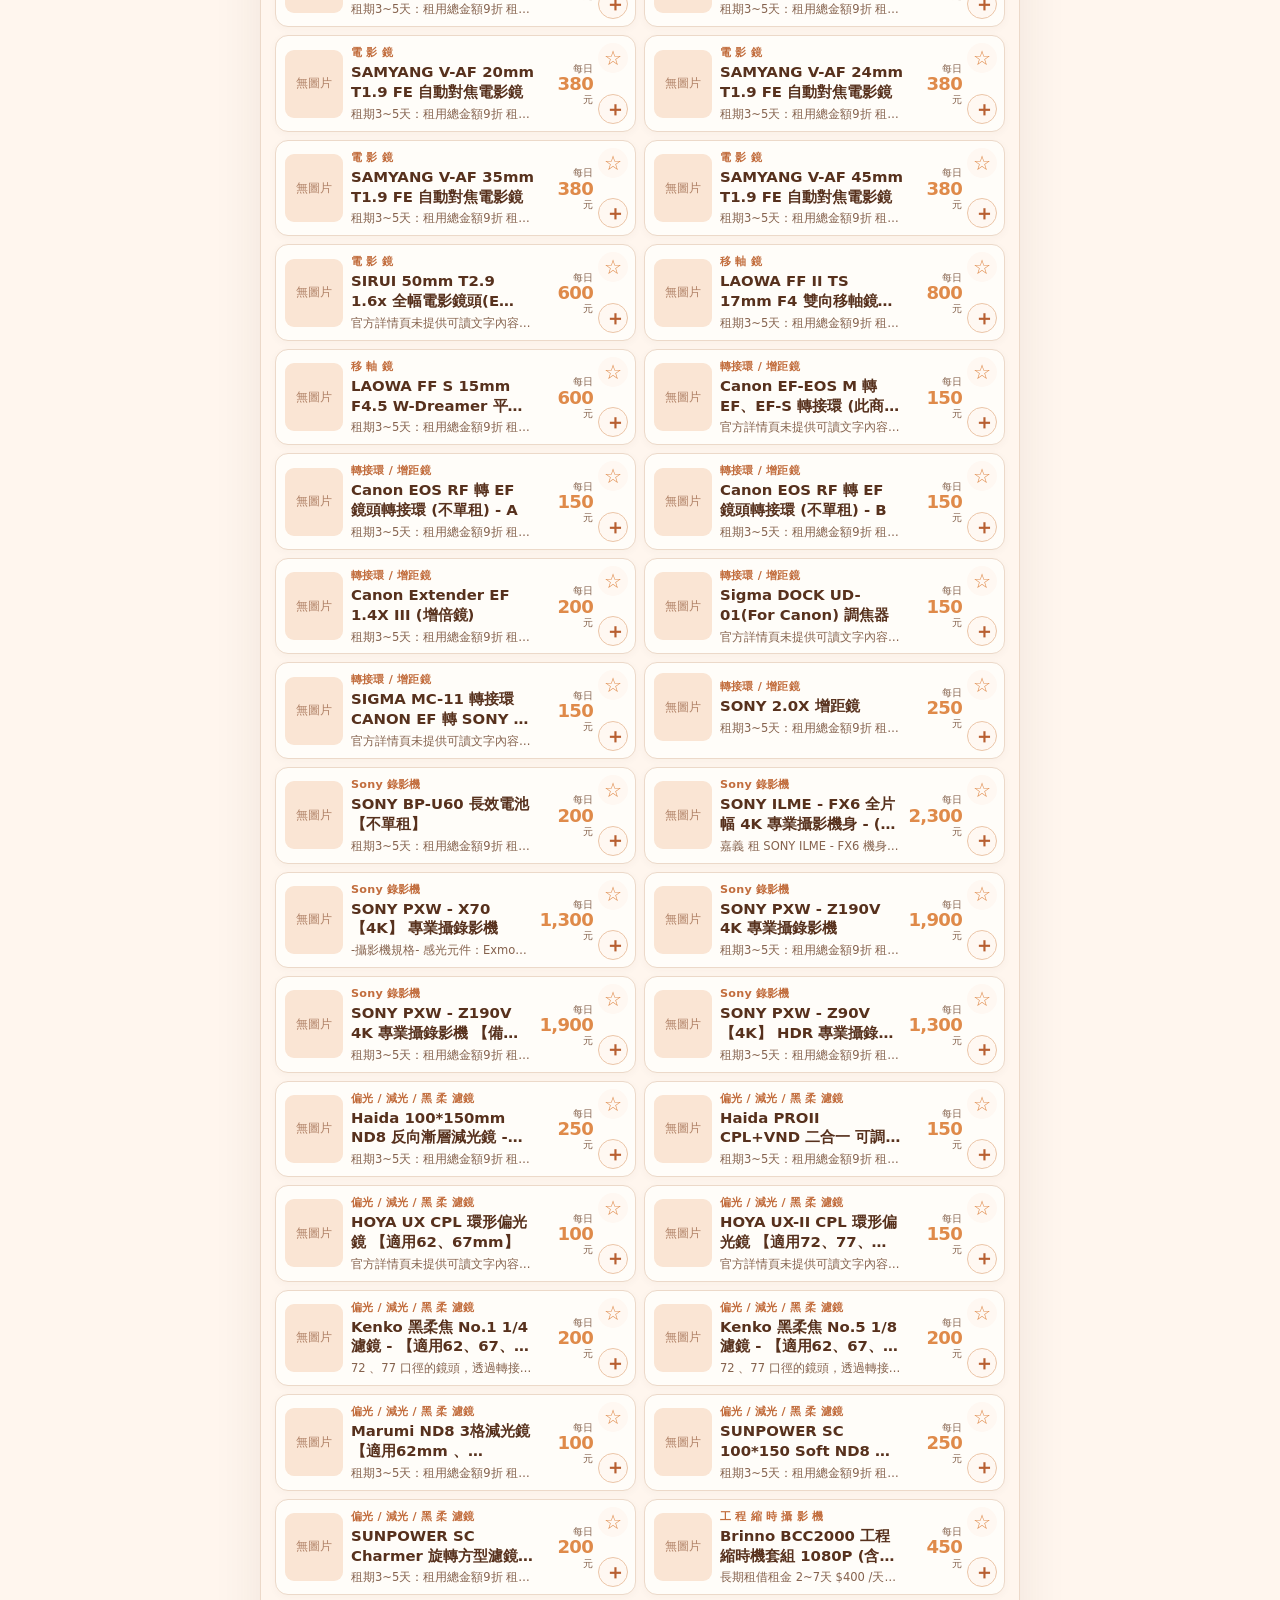
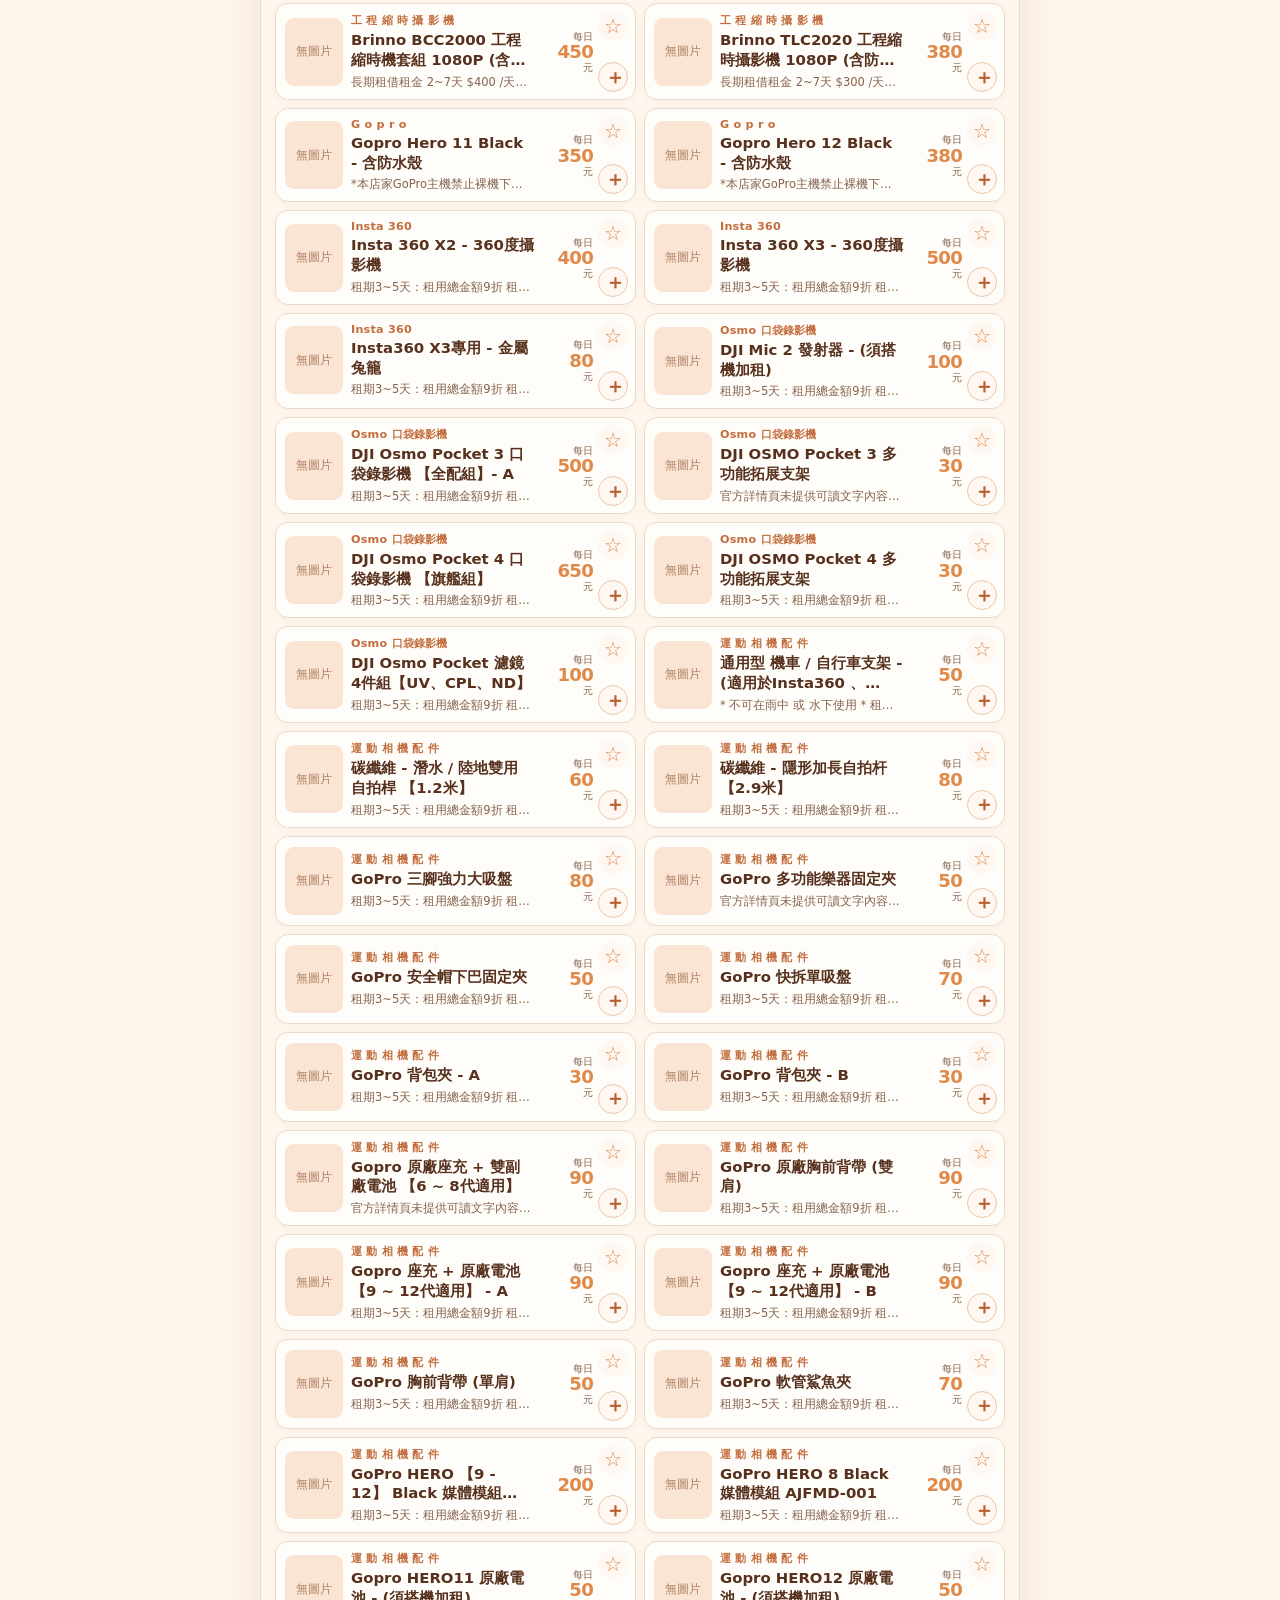
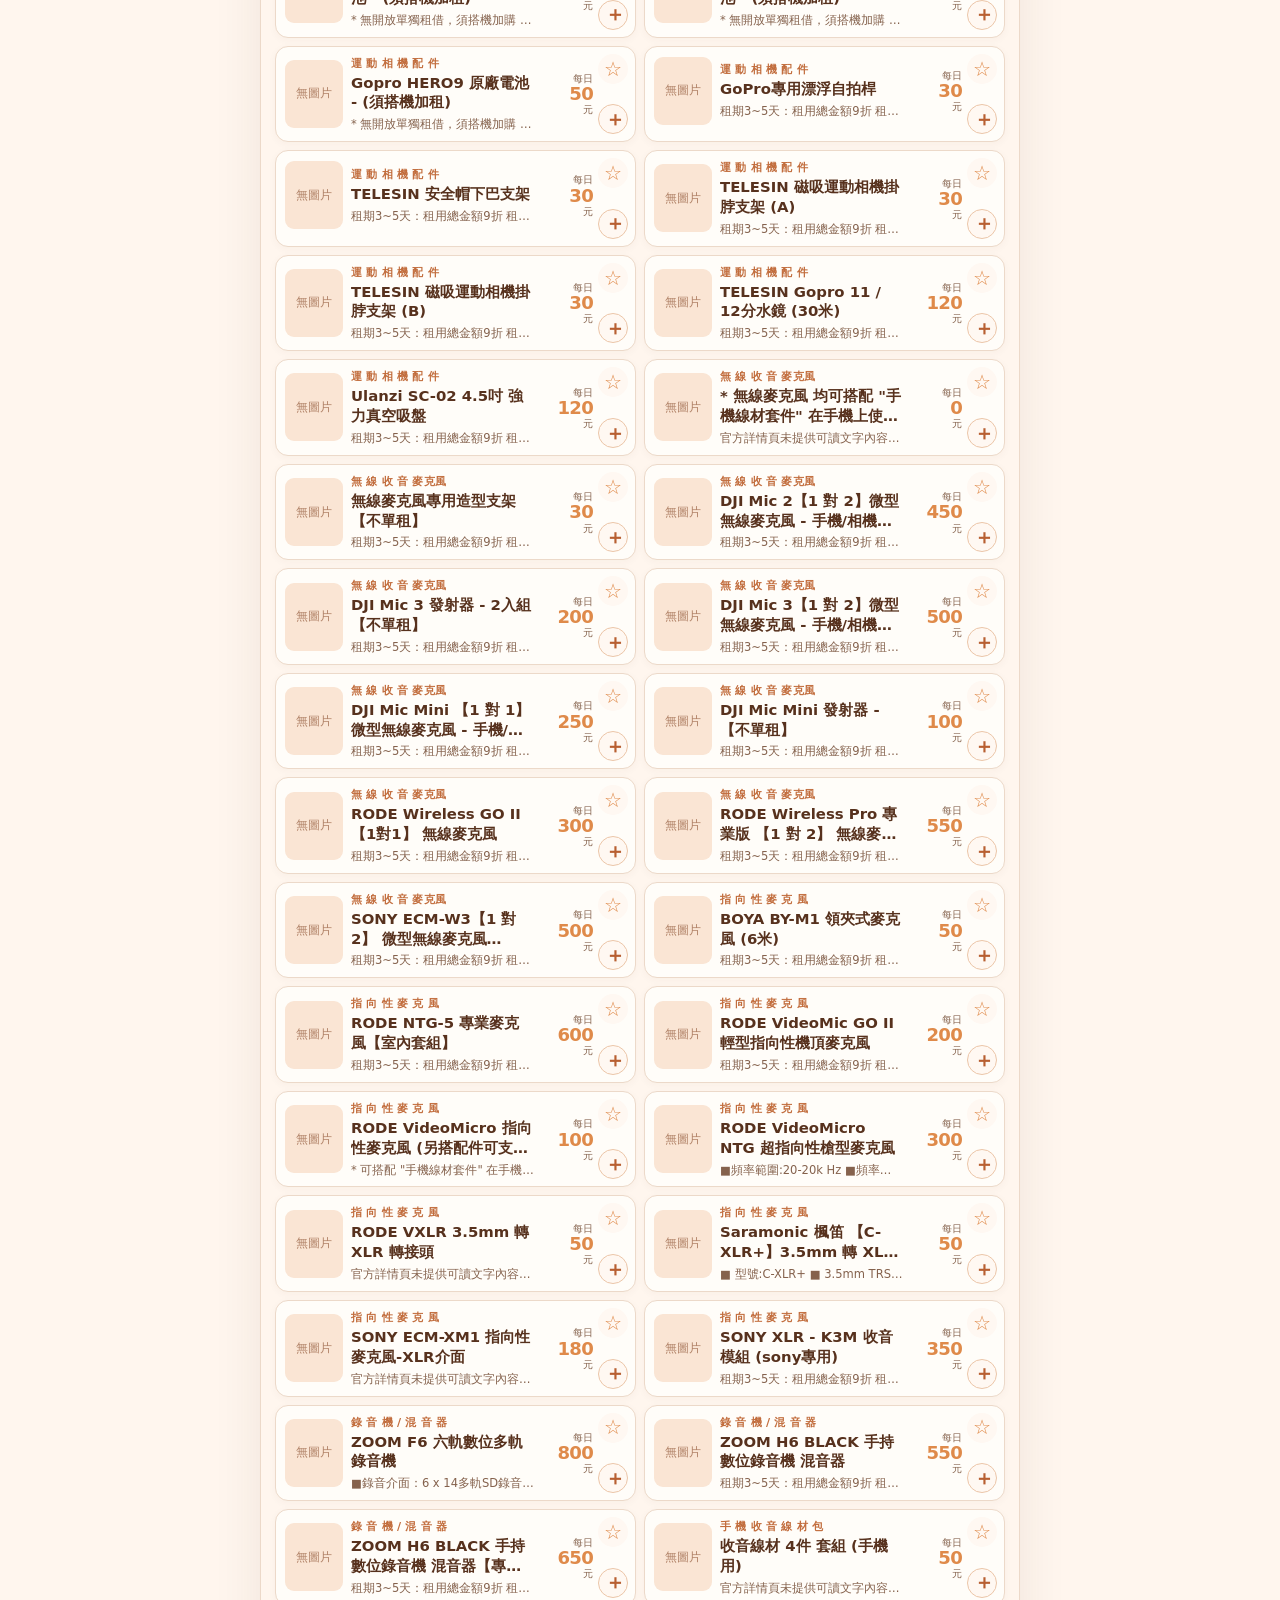
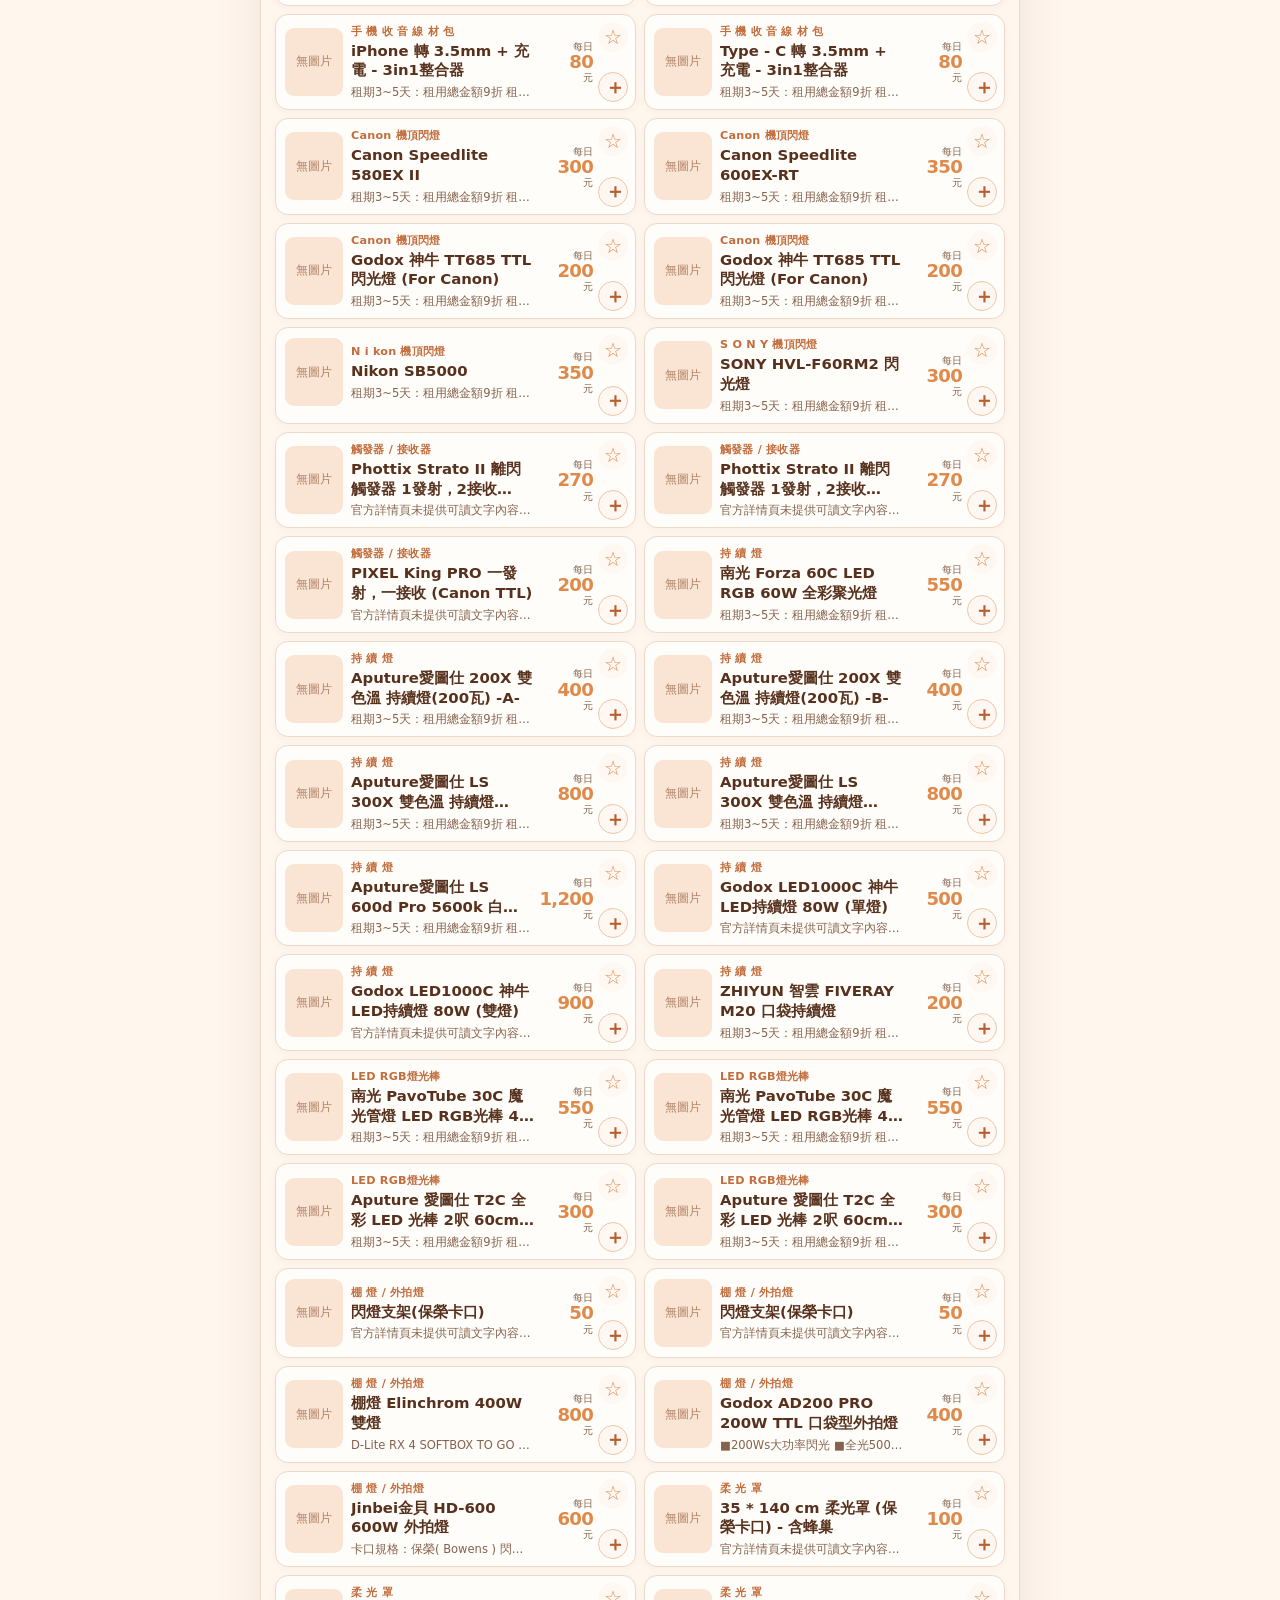
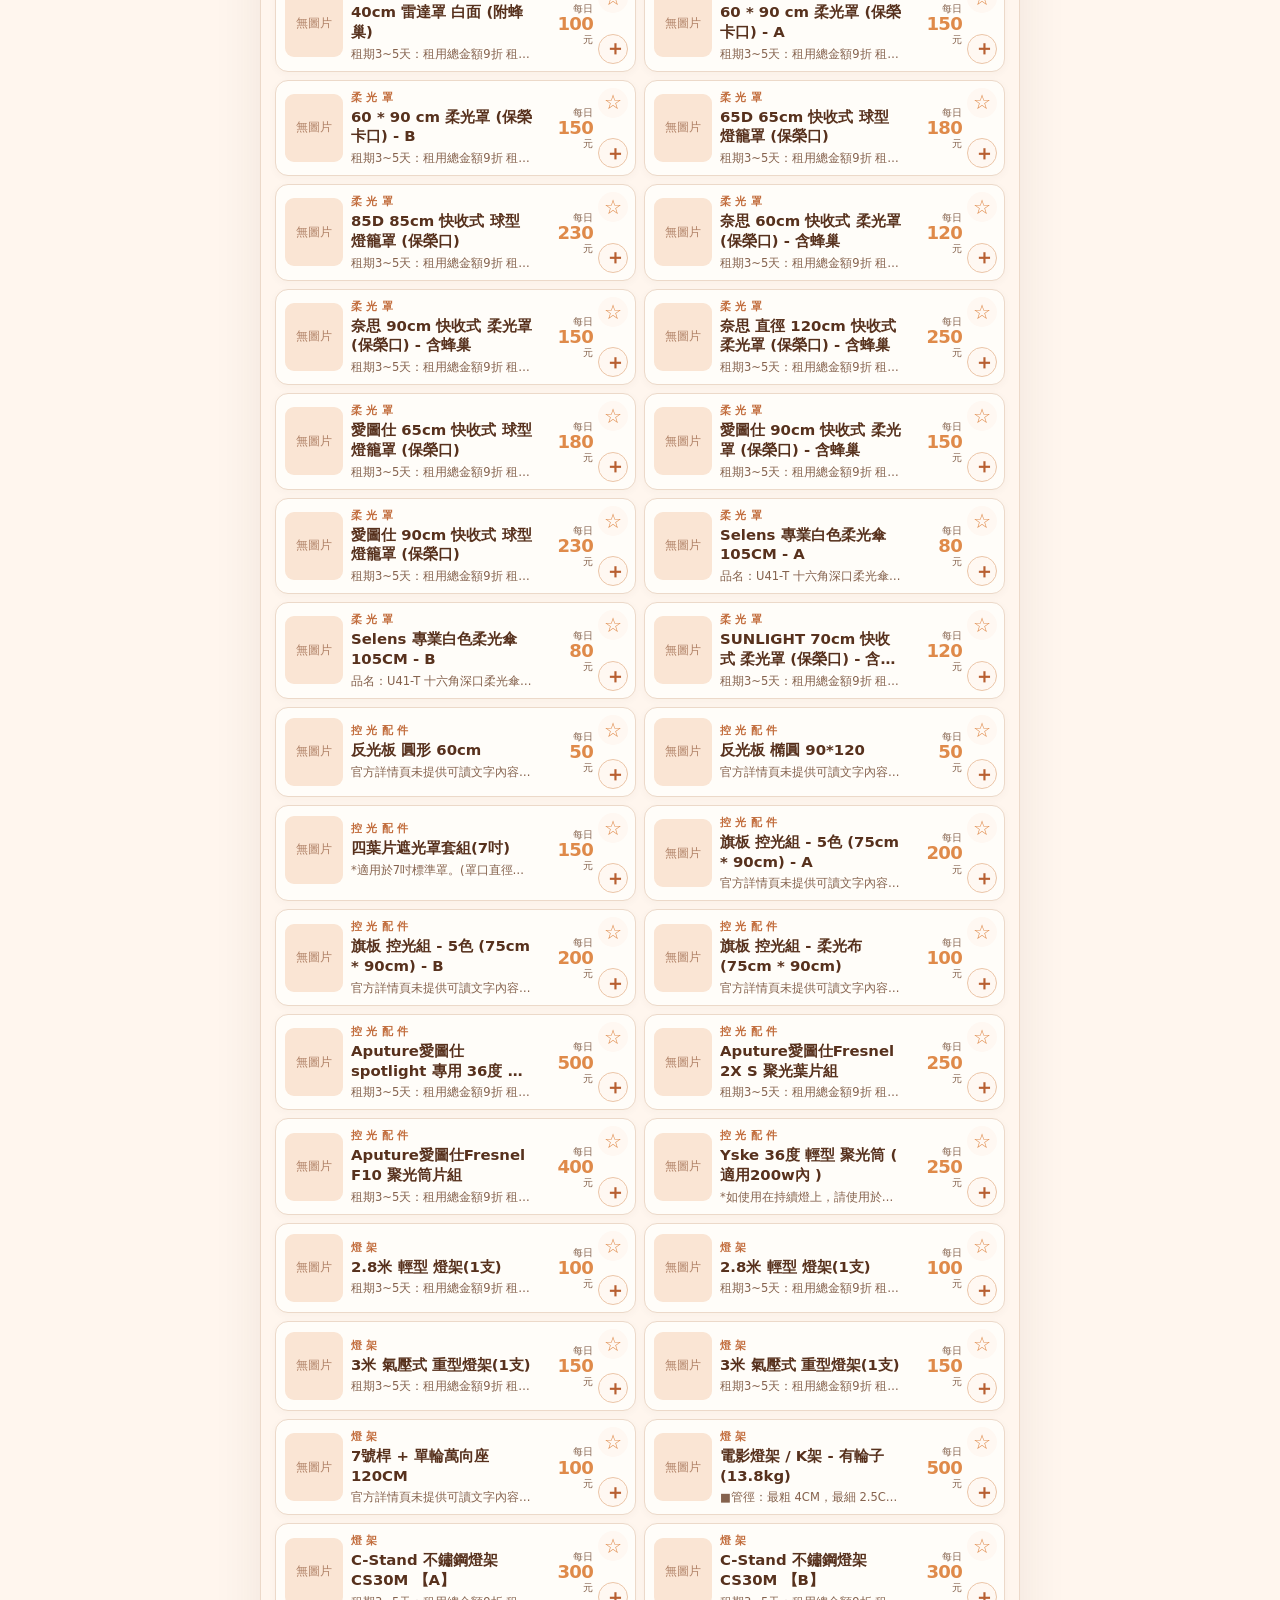
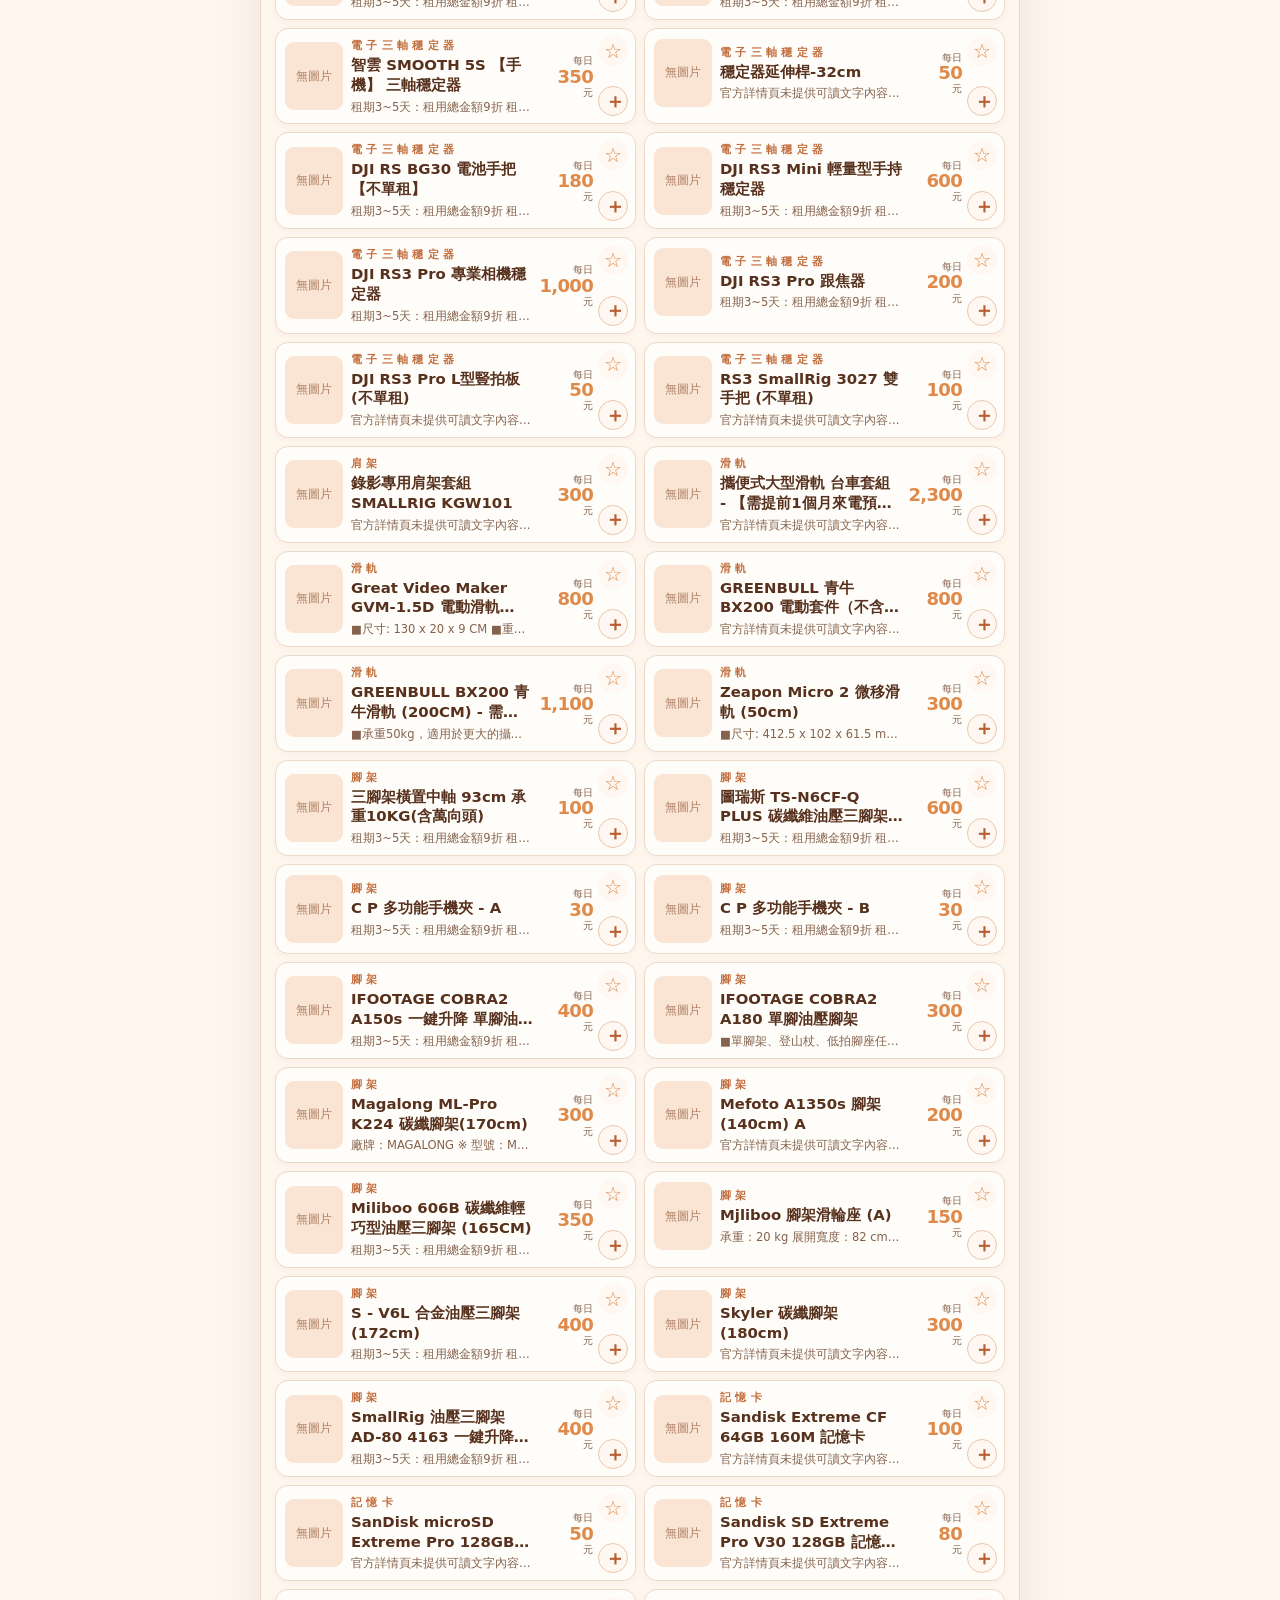
==== commit d656a3c5: "feat: 新增租借清單與基本日租預估" ====
--- a/app/index.html
+++ b/app/index.html
@@ -3,7 +3,7 @@
   <head>
     <meta charset="utf-8">
     <meta name="viewport" content="width=device-width, initial-scale=1, viewport-fit=cover">
-    <meta name="theme-color" content="#173f3b">
+    <meta name="theme-color" content="#b85f31">
     <meta name="description" content="橙攝公開器材價目與品項詳情的個人手機查詢工具。">
     <link rel="manifest" href="manifest.webmanifest">
     <link rel="icon" href="icon.svg" type="image/svg+xml">
@@ -18,9 +18,14 @@
           <p class="eyebrow">個人查價工具 · 資料以官方為準</p>
           <h1>橙攝器材查價</h1>
         </div>
-        <button id="favoritesButton" class="icon-button" type="button" aria-label="只顯示我的收藏" aria-pressed="false">
-          <span aria-hidden="true">★</span><small>收藏</small>
-        </button>
+        <div class="header-actions">
+          <button id="favoritesButton" class="icon-button" type="button" aria-label="只顯示我的收藏" aria-pressed="false">
+            <span aria-hidden="true">★</span><small>收藏</small>
+          </button>
+          <button id="cartButton" class="icon-button cart-header-button" type="button" aria-label="開啟租借清單">
+            <span aria-hidden="true">▣</span><small>清單 <b id="cartCount">0</b></small>
+          </button>
+        </div>
       </header>
 
       <main>
@@ -67,6 +72,10 @@
       <article id="detailContent"></article>
     </dialog>
 
+    <dialog id="cartDialog" class="cart-dialog" aria-label="租借清單與預估金額">
+      <article id="cartContent"></article>
+    </dialog>
+
     <template id="productCardTemplate">
       <article class="product-card">
         <button class="card-main" type="button">
@@ -79,6 +88,7 @@
           <div class="rate-block"><span>每日</span><strong></strong><small>元</small></div>
         </button>
         <button class="favorite-button" type="button" aria-label="加入收藏" aria-pressed="false">☆</button>
+        <button class="cart-button" type="button" aria-label="加入租借清單">＋</button>
       </article>
     </template>
 
--- a/app/style.css
+++ b/app/style.css
@@ -1,14 +1,14 @@
 :root {
   color-scheme: light;
-  --ink: #152a28;
-  --muted: #61706c;
-  --line: #dce2dc;
-  --paper: #f6f4ee;
-  --panel: #fffefa;
-  --green: #173f3b;
-  --teal: #2f746b;
-  --accent: #d58c48;
-  --soft-accent: #fff0df;
+  --ink: #57311d;
+  --muted: #85624d;
+  --line: #ecd9c9;
+  --paper: #fff6ee;
+  --panel: #fffdf9;
+  --green: #b85f31;
+  --teal: #c26d3d;
+  --accent: #df8a4a;
+  --soft-accent: #fff0e1;
   font-family: Inter, ui-sans-serif, system-ui, -apple-system, BlinkMacSystemFont, "Noto Sans TC", "PingFang TC", sans-serif;
 }
 * { box-sizing: border-box; }
@@ -18,30 +18,32 @@
 button, a { -webkit-tap-highlight-color: transparent; }
 button { cursor: pointer; }
 .app-shell { width: min(100%, 760px); min-height: 100vh; margin: 0 auto; background: var(--paper); }
-.topbar { display: flex; align-items: flex-end; justify-content: space-between; gap: 16px; padding: calc(20px + env(safe-area-inset-top)) 18px 18px; color: #fff; background: linear-gradient(135deg, #173f3b, #235850); }
+.topbar { display: flex; align-items: flex-end; justify-content: space-between; gap: 16px; padding: calc(20px + env(safe-area-inset-top)) 18px 18px; color: var(--ink); background: linear-gradient(135deg, #fff0e2, #f8c79f); }
 .topbar h1 { margin: 2px 0 0; font-size: clamp(1.42rem, 5.6vw, 1.8rem); letter-spacing: .02em; }
-.eyebrow { margin: 0; color: #c9ddd7; font-size: .72rem; letter-spacing: .07em; }
-.icon-button { display: grid; gap: 1px; min-width: 52px; border: 1px solid #8cb2aa; border-radius: 12px; padding: 7px; color: #fff; background: rgba(255,255,255,.08); line-height: 1; text-align: center; }
-.icon-button span { color: #f5c875; font-size: 1.1rem; }
+.eyebrow { margin: 0; color: #986044; font-size: .72rem; letter-spacing: .07em; }
+.header-actions { display: flex; gap: 7px; }
+.icon-button { display: grid; gap: 1px; min-width: 52px; border: 1px solid #d79468; border-radius: 12px; padding: 7px; color: var(--ink); background: rgba(255,255,255,.52); line-height: 1; text-align: center; }
+.icon-button span { color: #c76d35; font-size: 1.1rem; }
 .icon-button small { font-size: .68rem; }
-.icon-button.active { color: var(--green); background: #fff; border-color: #fff; }
+.icon-button b { display: inline-grid; min-width: 14px; place-items: center; border-radius: 99px; color: #fff; background: var(--green); font-size: .62rem; }
+.icon-button.active { color: var(--green); background: #fffdf9; border-color: #fffdf9; }
 .search-panel { position: sticky; z-index: 5; top: 0; padding: 12px 14px 10px; background: color-mix(in srgb, var(--paper) 93%, transparent); backdrop-filter: blur(10px); border-bottom: 1px solid var(--line); }
-.search-box { display: flex; align-items: center; gap: 8px; height: 48px; padding: 0 12px; border: 1px solid #bdcac3; border-radius: 14px; background: var(--panel); box-shadow: 0 4px 12px rgba(21,42,40,.05); }
+.search-box { display: flex; align-items: center; gap: 8px; height: 48px; padding: 0 12px; border: 1px solid #e1c1ab; border-radius: 14px; background: var(--panel); box-shadow: 0 4px 12px rgba(87,49,29,.05); }
 .search-box > span { color: var(--teal); font-size: 1.65rem; line-height: 1; transform: rotate(-15deg); }
 .search-box input { width: 100%; min-width: 0; border: 0; outline: none; color: var(--ink); background: transparent; font-size: 1rem; }
 .search-box input::placeholder { color: #788681; }
-.clear-search { width: 24px; height: 24px; border: 0; border-radius: 100%; color: #fff; background: #80918b; font-size: 1.25rem; line-height: 1; }
+.clear-search { width: 24px; height: 24px; border: 0; border-radius: 100%; color: #fff; background: #b78970; font-size: 1.25rem; line-height: 1; }
 .filter-row { display: flex; align-items: center; justify-content: space-between; gap: 9px; margin-top: 9px; }
 .compact-select { display: flex; align-items: center; min-width: 0; gap: 5px; color: var(--muted); font-size: .77rem; }
 .compact-select select { max-width: 190px; border: 0; padding: 3px 18px 3px 2px; color: var(--ink); background: transparent; font-weight: 650; }
-.update-button { flex: 0 0 auto; border: 1px solid #a9bdb5; border-radius: 8px; padding: 5px 8px; color: var(--green); background: #f9fdf9; font-size: .76rem; font-weight: 700; }
+.update-button { flex: 0 0 auto; border: 1px solid #e1b99b; border-radius: 8px; padding: 5px 8px; color: var(--green); background: #fffaf5; font-size: .76rem; font-weight: 700; }
 .update-button:disabled { opacity: .55; }
 .data-status { margin: 8px 1px 0; color: var(--muted); font-size: .73rem; }
 .category-section { padding: 12px 14px 2px; background: var(--panel); border-bottom: 1px solid var(--line); }
 .group-tabs, .category-chips { display: flex; gap: 7px; overflow-x: auto; scrollbar-width: none; padding-bottom: 9px; }
 .category-chips { padding-bottom: 10px; }
 .group-tabs::-webkit-scrollbar, .category-chips::-webkit-scrollbar { display: none; }
-.chip { flex: 0 0 auto; border: 1px solid #cfdbd3; border-radius: 999px; padding: 6px 10px; color: #3e5550; background: #fff; font-size: .77rem; white-space: nowrap; }
+.chip { flex: 0 0 auto; border: 1px solid #ebd3c1; border-radius: 999px; padding: 6px 10px; color: #80513a; background: #fffdfa; font-size: .77rem; white-space: nowrap; }
 .group-chip { font-weight: 750; }
 .chip.selected { border-color: var(--green); color: #fff; background: var(--green); }
 .category-chip.selected { border-color: var(--accent); color: #5d3516; background: var(--soft-accent); }
@@ -50,11 +52,11 @@
 .results-heading p { margin: 0; color: var(--muted); font-size: .78rem; }
 .text-button { border: 0; padding: 4px; color: var(--teal); background: transparent; font-size: .78rem; text-decoration: underline; }
 .product-list { display: grid; gap: 8px; }
-.product-card { position: relative; overflow: hidden; border: 1px solid var(--line); border-radius: 13px; background: var(--panel); box-shadow: 0 2px 8px rgba(21,42,40,.035); }
+.product-card { position: relative; overflow: hidden; border: 1px solid var(--line); border-radius: 13px; background: var(--panel); box-shadow: 0 2px 8px rgba(87,49,29,.035); }
 .card-main { display: grid; grid-template-columns: 72px minmax(0, 1fr) auto; align-items: center; width: 100%; min-height: 92px; gap: 10px; border: 0; padding: 9px 42px 9px 9px; color: inherit; background: transparent; text-align: left; }
-.card-main:active { background: #f1f5f1; }
-.card-image-wrap { width: 72px; height: 72px; overflow: hidden; border-radius: 9px; background: #e8eeea; }
-.card-image-wrap::after { display: none; place-items: center; width: 100%; height: 100%; color: #80918b; font-size: .72rem; content: '無圖片'; }
+.card-main:active { background: #fff1e5; }
+.card-image-wrap { width: 72px; height: 72px; overflow: hidden; border-radius: 9px; background: #fae5d4; }
+.card-image-wrap::after { display: none; place-items: center; width: 100%; height: 100%; color: #af8065; font-size: .72rem; content: '無圖片'; }
 .card-image-wrap.image-unavailable::after { display: grid; }
 .card-image-wrap.image-unavailable .card-image { display: none; }
 .card-image { width: 100%; height: 100%; object-fit: cover; }
@@ -66,32 +68,71 @@
 .rate-block span { color: var(--muted); font-size: .64rem; }
 .rate-block strong { margin: 2px 0 1px; font-size: 1.13rem; letter-spacing: -.04em; }
 .rate-block small { color: var(--muted); font-size: .64rem; }
-.favorite-button { position: absolute; top: 7px; right: 7px; width: 30px; height: 30px; border: 0; border-radius: 50%; color: var(--accent); background: #fff9f2; font-size: 1.26rem; line-height: 1; }
-.empty-state { display: grid; gap: 6px; place-items: center; min-height: 220px; padding: 24px; border: 1px dashed #b9cac2; border-radius: 14px; color: var(--muted); text-align: center; }
+.favorite-button { position: absolute; top: 7px; right: 7px; width: 30px; height: 30px; border: 0; border-radius: 50%; color: var(--accent); background: #fff8f2; font-size: 1.26rem; line-height: 1; }
+.cart-button { position: absolute; right: 7px; bottom: 7px; width: 30px; height: 30px; border: 1px solid #ebc5a8; border-radius: 50%; color: var(--green); background: #fff8f2; font-size: 1.28rem; font-weight: 700; line-height: 1; }
+.empty-state { display: grid; gap: 6px; place-items: center; min-height: 220px; padding: 24px; border: 1px dashed #e0b99d; border-radius: 14px; color: var(--muted); text-align: center; }
 .empty-state strong { color: var(--ink); }
 .detail-dialog { width: min(100%, 680px); max-width: 680px; height: min(100%, 900px); max-height: 100%; margin: auto; border: 0; padding: 0; color: var(--ink); background: var(--paper); }
-.detail-dialog::backdrop { background: rgba(10,25,23,.55); backdrop-filter: blur(3px); }
-.detail-dialog article { padding: calc(15px + env(safe-area-inset-top)) 16px calc(24px + env(safe-area-inset-bottom)); }
+.detail-dialog::backdrop, .cart-dialog::backdrop { background: rgba(72,34,16,.5); backdrop-filter: blur(3px); }
+.detail-dialog article { padding: calc(15px + env(safe-area-inset-top)) 16px calc(24px + env(safe-area-inset-bottom)); background: var(--paper); }
 .detail-header { position: relative; padding-right: 42px; }
 .detail-header h2 { margin: 2px 0 14px; font-size: 1.22rem; line-height: 1.38; }
-.dialog-close { position: absolute; top: -3px; right: 0; width: 34px; height: 34px; border: 0; border-radius: 50%; color: var(--ink); background: #e6ede8; font-size: 1.65rem; line-height: 1; }
-.detail-image { display: block; width: 100%; max-height: 340px; border-radius: 13px; object-fit: contain; background: #e8eeea; }
+.dialog-close { position: absolute; top: -3px; right: 0; width: 34px; height: 34px; border: 0; border-radius: 50%; color: var(--ink); background: #fae3d1; font-size: 1.65rem; line-height: 1; }
+.detail-image { display: block; width: 100%; max-height: 340px; border-radius: 13px; object-fit: contain; background: #fae5d4; }
 .price-grid { display: grid; grid-template-columns: repeat(3, 1fr); gap: 7px; margin: 14px 0; }
-.price-grid div { display: grid; gap: 4px; min-width: 0; padding: 10px 8px; border-radius: 10px; background: #eaf1ed; }
+.price-grid div { display: grid; gap: 4px; min-width: 0; padding: 10px 8px; border-radius: 10px; background: #fff0e4; }
 .price-grid span { color: var(--muted); font-size: .68rem; }
 .price-grid strong { overflow: hidden; color: var(--green); font-size: .9rem; text-overflow: ellipsis; white-space: nowrap; }
 .detail-section { margin: 19px 0; }
 .detail-section h3 { margin: 0 0 8px; color: var(--green); font-size: .9rem; }
-.detail-text { padding: 12px; border-left: 3px solid #9fc3b9; border-radius: 0 10px 10px 0; background: #fffefa; color: #2c403c; font-size: .89rem; line-height: 1.65; white-space: pre-line; overflow-wrap: anywhere; }
+.detail-text { padding: 12px; border-left: 3px solid #e4a476; border-radius: 0 10px 10px 0; background: #fffdfa; color: #5b3826; font-size: .89rem; line-height: 1.65; white-space: pre-line; overflow-wrap: anywhere; }
 .detail-text p { margin: 0 0 10px; }
 .detail-text p:last-child { margin-bottom: 0; }
 .detail-actions { display: grid; grid-template-columns: 1fr 1.4fr; gap: 9px; margin-top: 22px; }
 .detail-actions a, .detail-actions button { display: grid; place-items: center; min-height: 45px; border-radius: 10px; padding: 8px; font-size: .82rem; font-weight: 750; text-align: center; text-decoration: none; }
-.secondary-action { border: 1px solid #a8bdb5; color: var(--green); background: transparent; }
+.secondary-action { border: 1px solid #e1b99b; color: var(--green); background: transparent; }
 .official-action { color: #fff; background: var(--green); }
+.cart-action { border: 0; color: #fff; background: var(--accent); }
+.detail-actions .official-action { grid-column: 1 / -1; }
+.cart-dialog { width: min(100%, 720px); max-width: 720px; height: min(100%, 960px); max-height: 100%; margin: auto; border: 0; padding: 0; color: var(--ink); background: var(--paper); }
+.cart-dialog article { padding: calc(15px + env(safe-area-inset-top)) 16px calc(24px + env(safe-area-inset-bottom)); background: var(--paper); }
+.cart-header { position: relative; min-height: 58px; padding-right: 42px; }
+.cart-header p { margin: 0 0 3px; color: var(--teal); font-size: .72rem; font-weight: 750; }
+.cart-title-input { width: 100%; border: 0; padding: 0; outline: 0; color: var(--ink); background: transparent; font-size: 1.22rem; font-weight: 800; line-height: 1.38; }
+.cart-controls { display: flex; align-items: center; justify-content: space-between; gap: 10px; margin: 10px 0 14px; padding: 10px; border: 1px solid #ecd3c0; border-radius: 11px; background: #fffaf5; }
+.cart-controls label { display: flex; align-items: center; gap: 5px; color: var(--muted); font-size: .78rem; font-weight: 700; }
+.cart-controls input, .cart-row-fields input { width: 52px; border: 1px solid #dbb89f; border-radius: 7px; padding: 5px; color: var(--ink); background: #fff; font-weight: 750; text-align: center; }
+.cart-clear-button, .cart-remove-button, .cart-reset-days { border: 0; color: var(--teal); background: transparent; font-size: .76rem; text-decoration: underline; }
+.cart-clear-button:disabled, .cart-reset-days:disabled { opacity: .45; text-decoration: none; }
+.cart-empty { display: grid; gap: 7px; place-items: center; min-height: 180px; padding: 24px; border: 1px dashed #dfb99d; border-radius: 13px; color: var(--muted); text-align: center; }
+.cart-empty strong { color: var(--ink); }
+.cart-list { display: grid; gap: 9px; }
+.cart-row { padding: 12px; border: 1px solid var(--line); border-radius: 13px; background: var(--panel); }
+.cart-row-top { display: flex; justify-content: space-between; gap: 10px; }
+.cart-row-top > div { min-width: 0; }
+.cart-row h3 { margin: 0; font-size: .91rem; line-height: 1.35; }
+.cart-row a { display: inline-block; margin-top: 3px; color: var(--teal); font-size: .74rem; font-weight: 700; text-decoration: none; }
+.cart-remove-button { flex: 0 0 auto; align-self: start; padding: 2px 0; }
+.cart-row-fields { display: grid; grid-template-columns: 1fr 1fr 1.35fr; align-items: end; gap: 7px; margin-top: 11px; }
+.cart-row-fields label { display: grid; gap: 4px; color: var(--muted); font-size: .67rem; font-weight: 750; }
+.cart-reset-days { padding: 0; font-size: .65rem; text-align: left; }
+.cart-subtotal { display: grid; gap: 3px; min-width: 0; padding: 7px; border-radius: 8px; background: #fff0e4; }
+.cart-subtotal span { color: var(--muted); font-size: .65rem; }
+.cart-subtotal strong { overflow: hidden; color: var(--green); font-size: .82rem; text-overflow: ellipsis; white-space: nowrap; }
+.cart-row-pricing { margin: 10px 0 0; color: var(--muted); font-size: .7rem; line-height: 1.35; }
+.cart-note { display: grid; gap: 6px; margin-top: 15px; color: var(--muted); font-size: .78rem; font-weight: 700; }
+.cart-note textarea { width: 100%; resize: vertical; border: 1px solid #dfbda6; border-radius: 9px; padding: 9px; color: var(--ink); background: #fffdfa; line-height: 1.45; }
+.cart-summary { display: grid; gap: 7px; margin-top: 14px; padding: 13px; border-radius: 12px; color: #fff; background: linear-gradient(135deg, #bf6a3a, #a9552d); }
+.cart-summary div { display: flex; justify-content: space-between; gap: 12px; }
+.cart-summary span { color: #ffe4ce; font-size: .8rem; }
+.cart-summary strong { font-size: .93rem; }
+.cart-warning { margin: 5px 0 0; padding-top: 8px; border-top: 1px solid rgba(255,255,255,.3); color: #ffe9d9; font-size: .7rem; line-height: 1.45; }
+.cart-actions { display: grid; grid-template-columns: 1fr 1.25fr; gap: 9px; margin-top: 14px; }
+.cart-actions button { min-height: 45px; border-radius: 10px; padding: 8px; font-size: .82rem; font-weight: 750; }
+.cart-actions button:disabled { opacity: .5; }
 @media (min-width: 680px) {
   body { padding: 18px; }
-  .app-shell { overflow: hidden; border: 1px solid var(--line); border-radius: 22px; box-shadow: 0 16px 50px rgba(21,42,40,.09); }
+  .app-shell { overflow: hidden; border: 1px solid var(--line); border-radius: 22px; box-shadow: 0 16px 50px rgba(87,49,29,.09); }
   .product-list { grid-template-columns: repeat(2, minmax(0, 1fr)); }
   .card-main { grid-template-columns: 58px minmax(0, 1fr) auto; min-height: 88px; gap: 8px; }
   .card-image-wrap { width: 58px; height: 68px; }
@@ -101,4 +142,18 @@
   .card-image-wrap { width: 55px; height: 65px; }
   .rate-block strong { font-size: .98rem; }
   .favorite-button { right: 3px; }
+  .cart-button { right: 3px; }
 }
+@media print {
+  @page { margin: 10mm; }
+  body { background: #fff; }
+  .app-shell, .detail-dialog { display: none !important; }
+  .cart-dialog { position: static; display: block; width: 100%; height: auto; max-width: none; max-height: none; margin: 0; color: #222; background: #fff; }
+  .cart-dialog::backdrop, .dialog-close, .cart-clear-button, .cart-remove-button, .cart-reset-days, .cart-actions { display: none !important; }
+  .cart-dialog article { padding: 0; background: #fff; }
+  .cart-title-input { color: #111; }
+  .cart-controls, .cart-row, .cart-note textarea { border-color: #bbb; background: #fff; }
+  .cart-summary { color: #111; border: 1px solid #777; background: #fff; }
+  .cart-summary span, .cart-warning { color: #333; }
+  .cart-warning { border-top-color: #bbb; }
+}
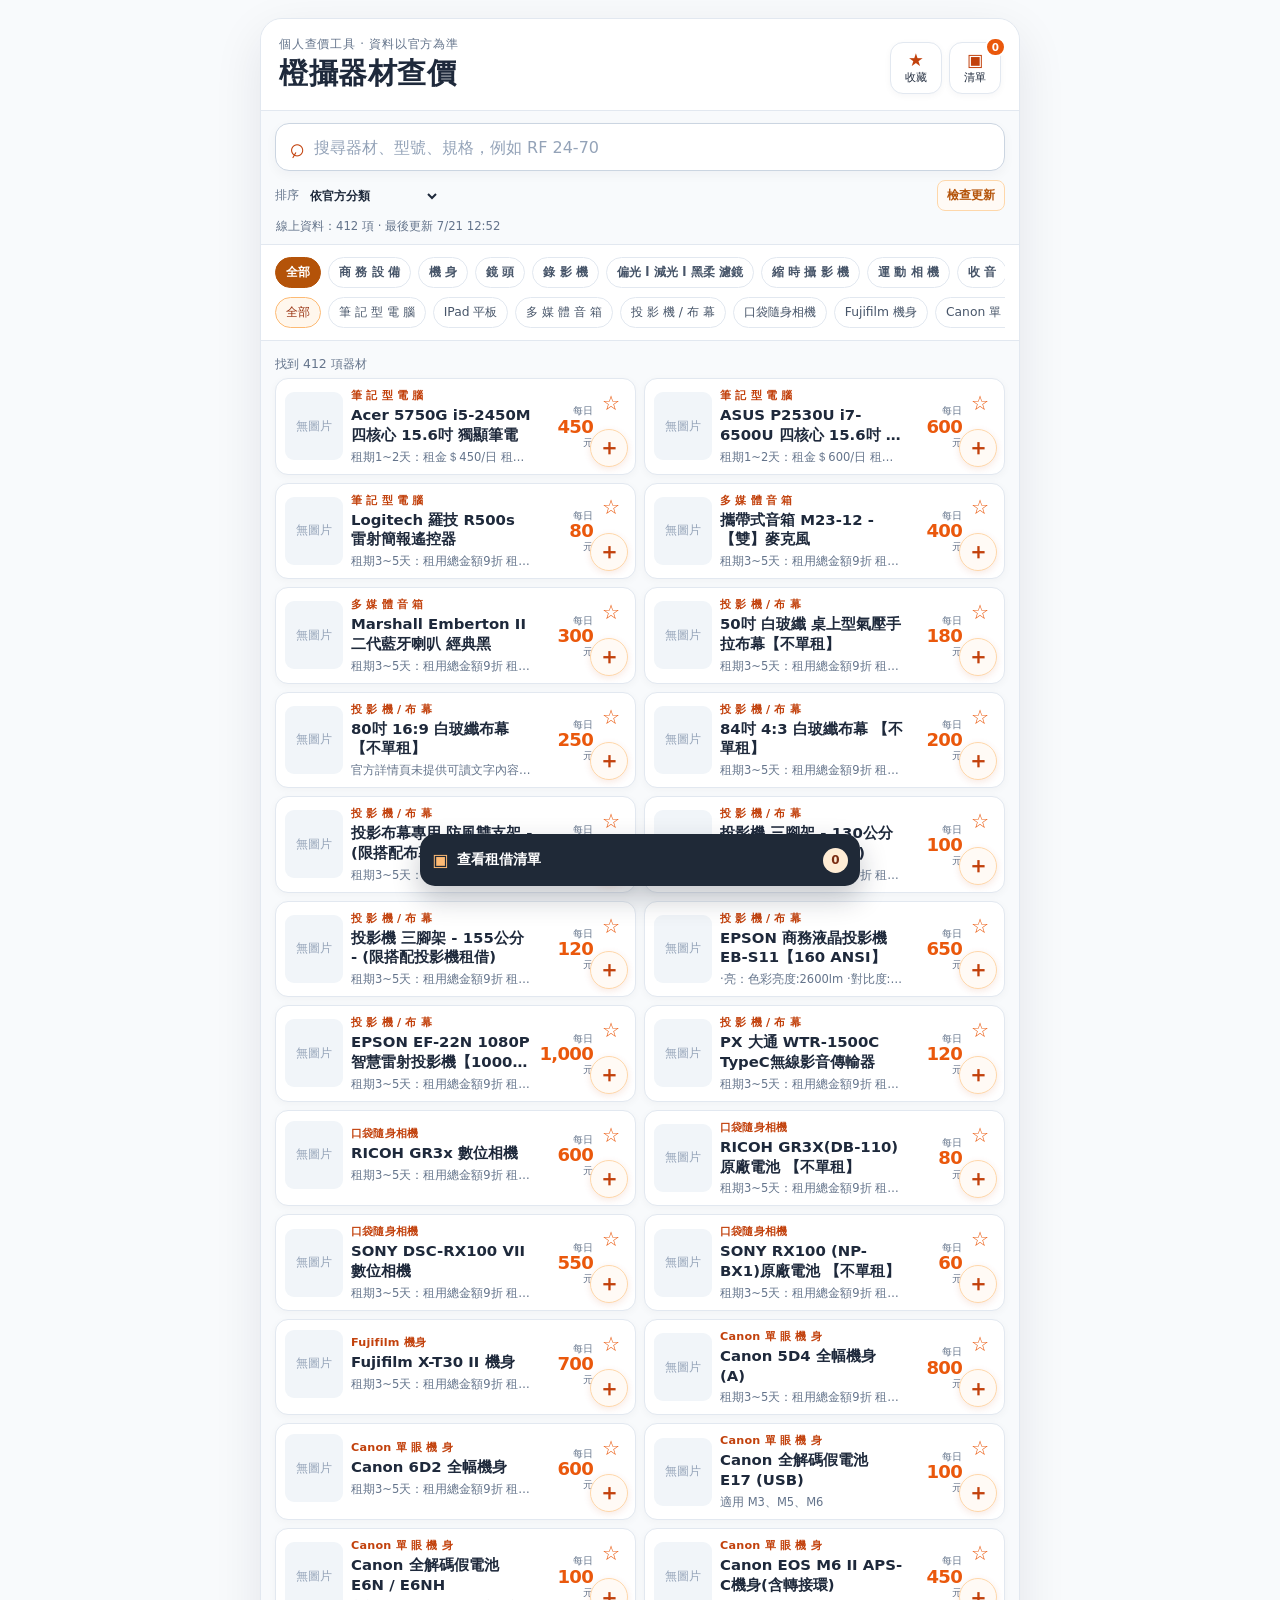
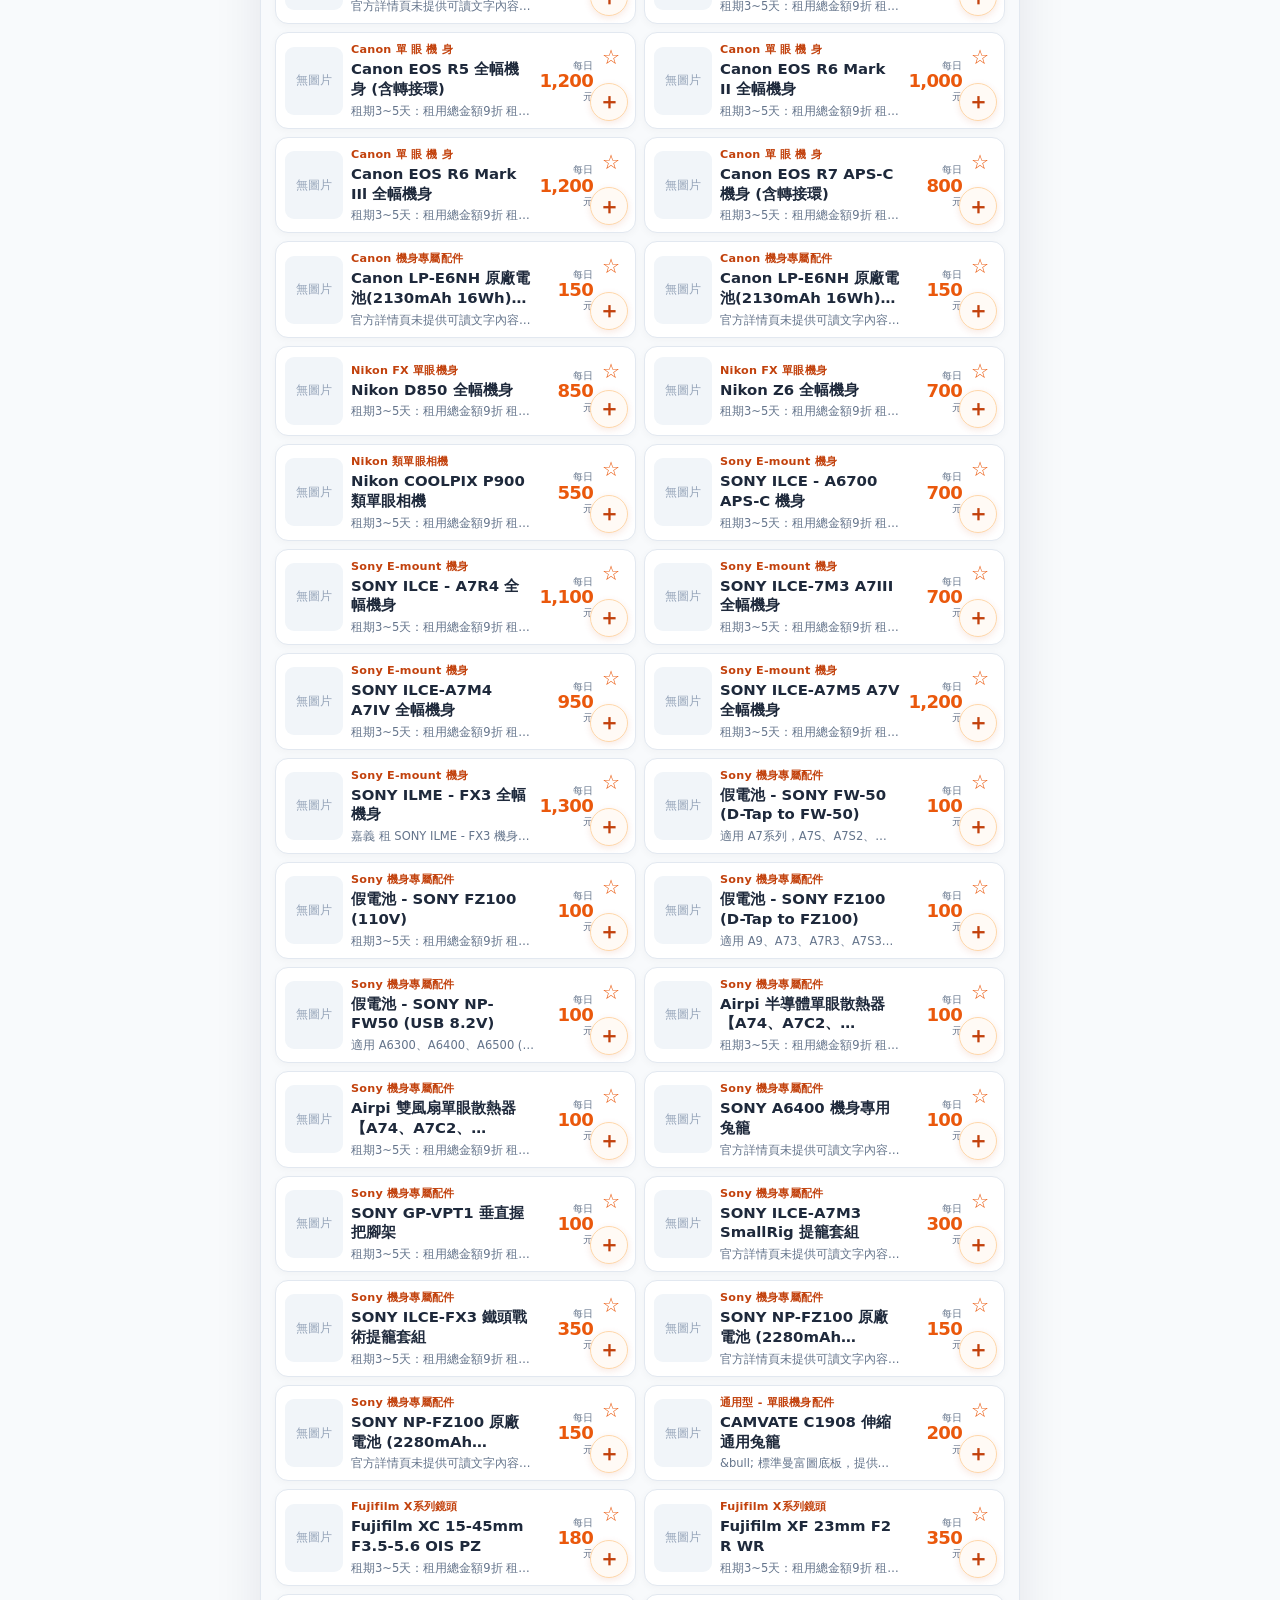
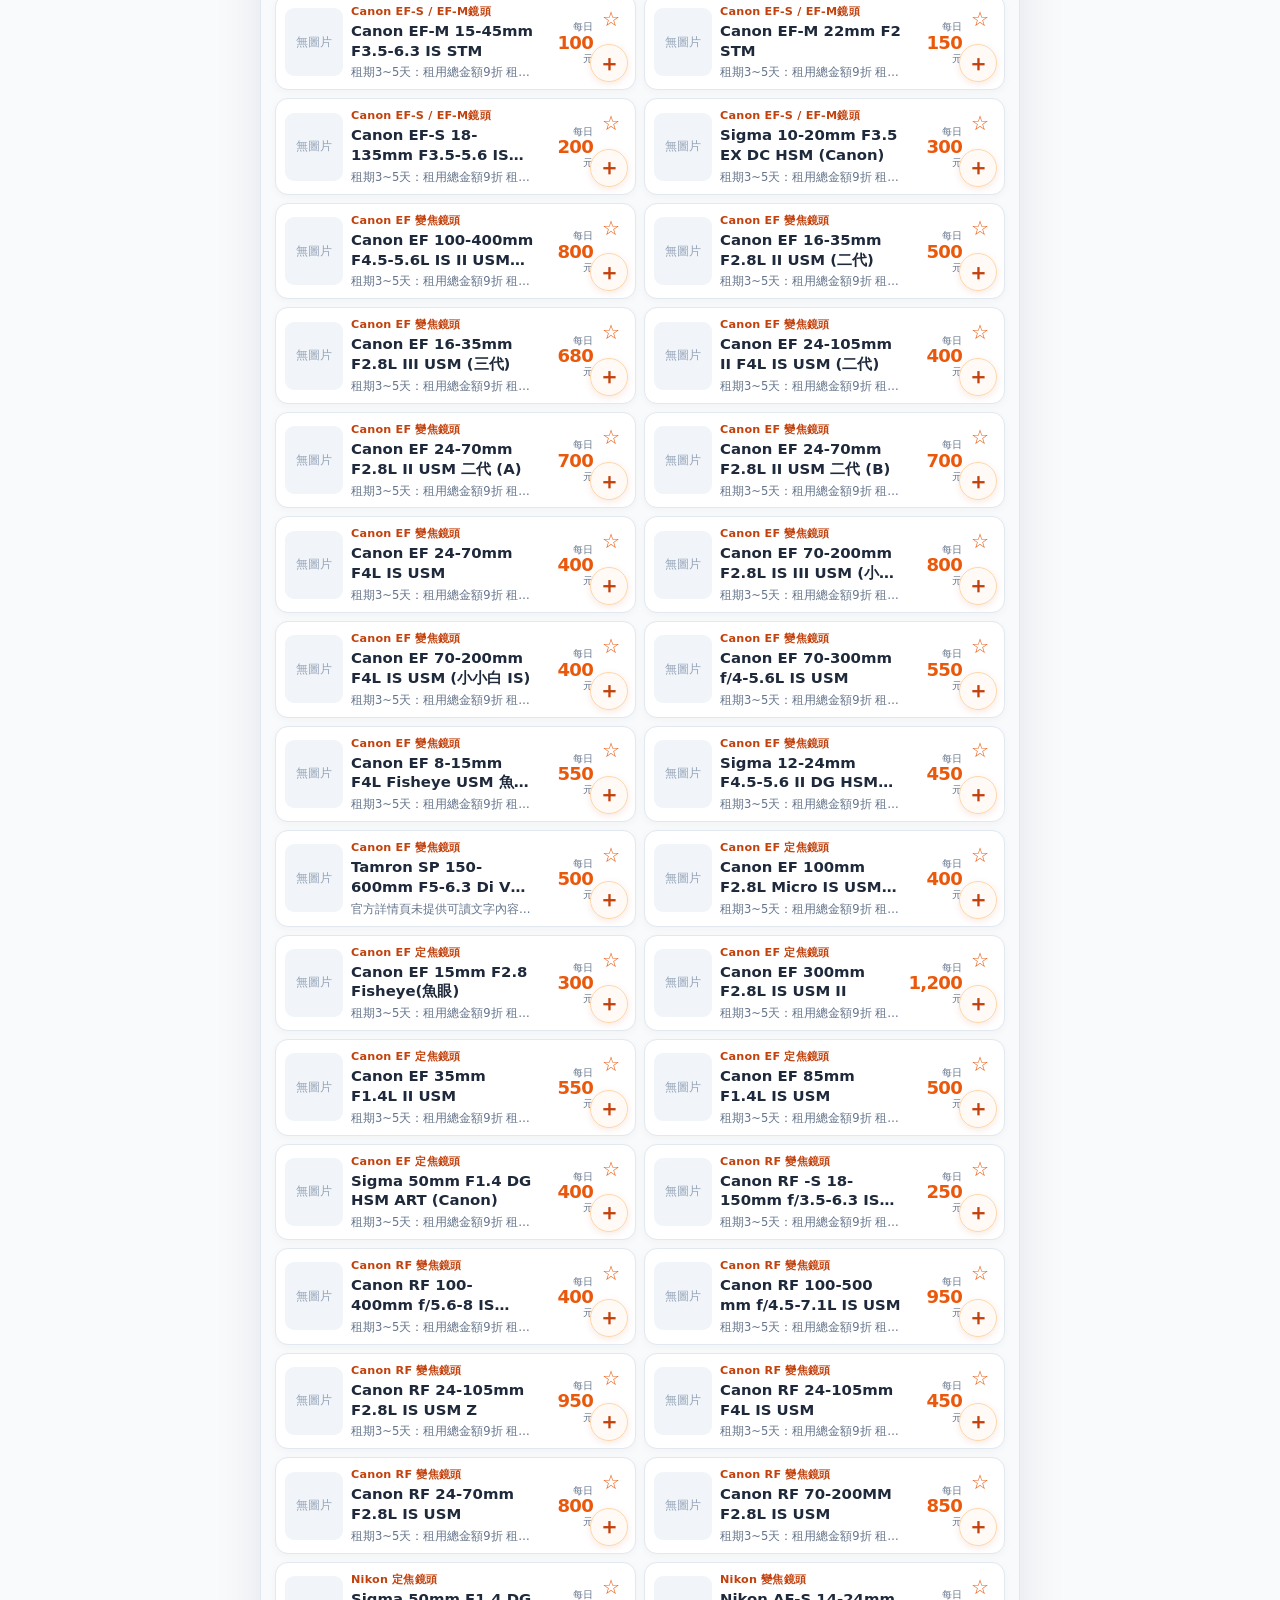
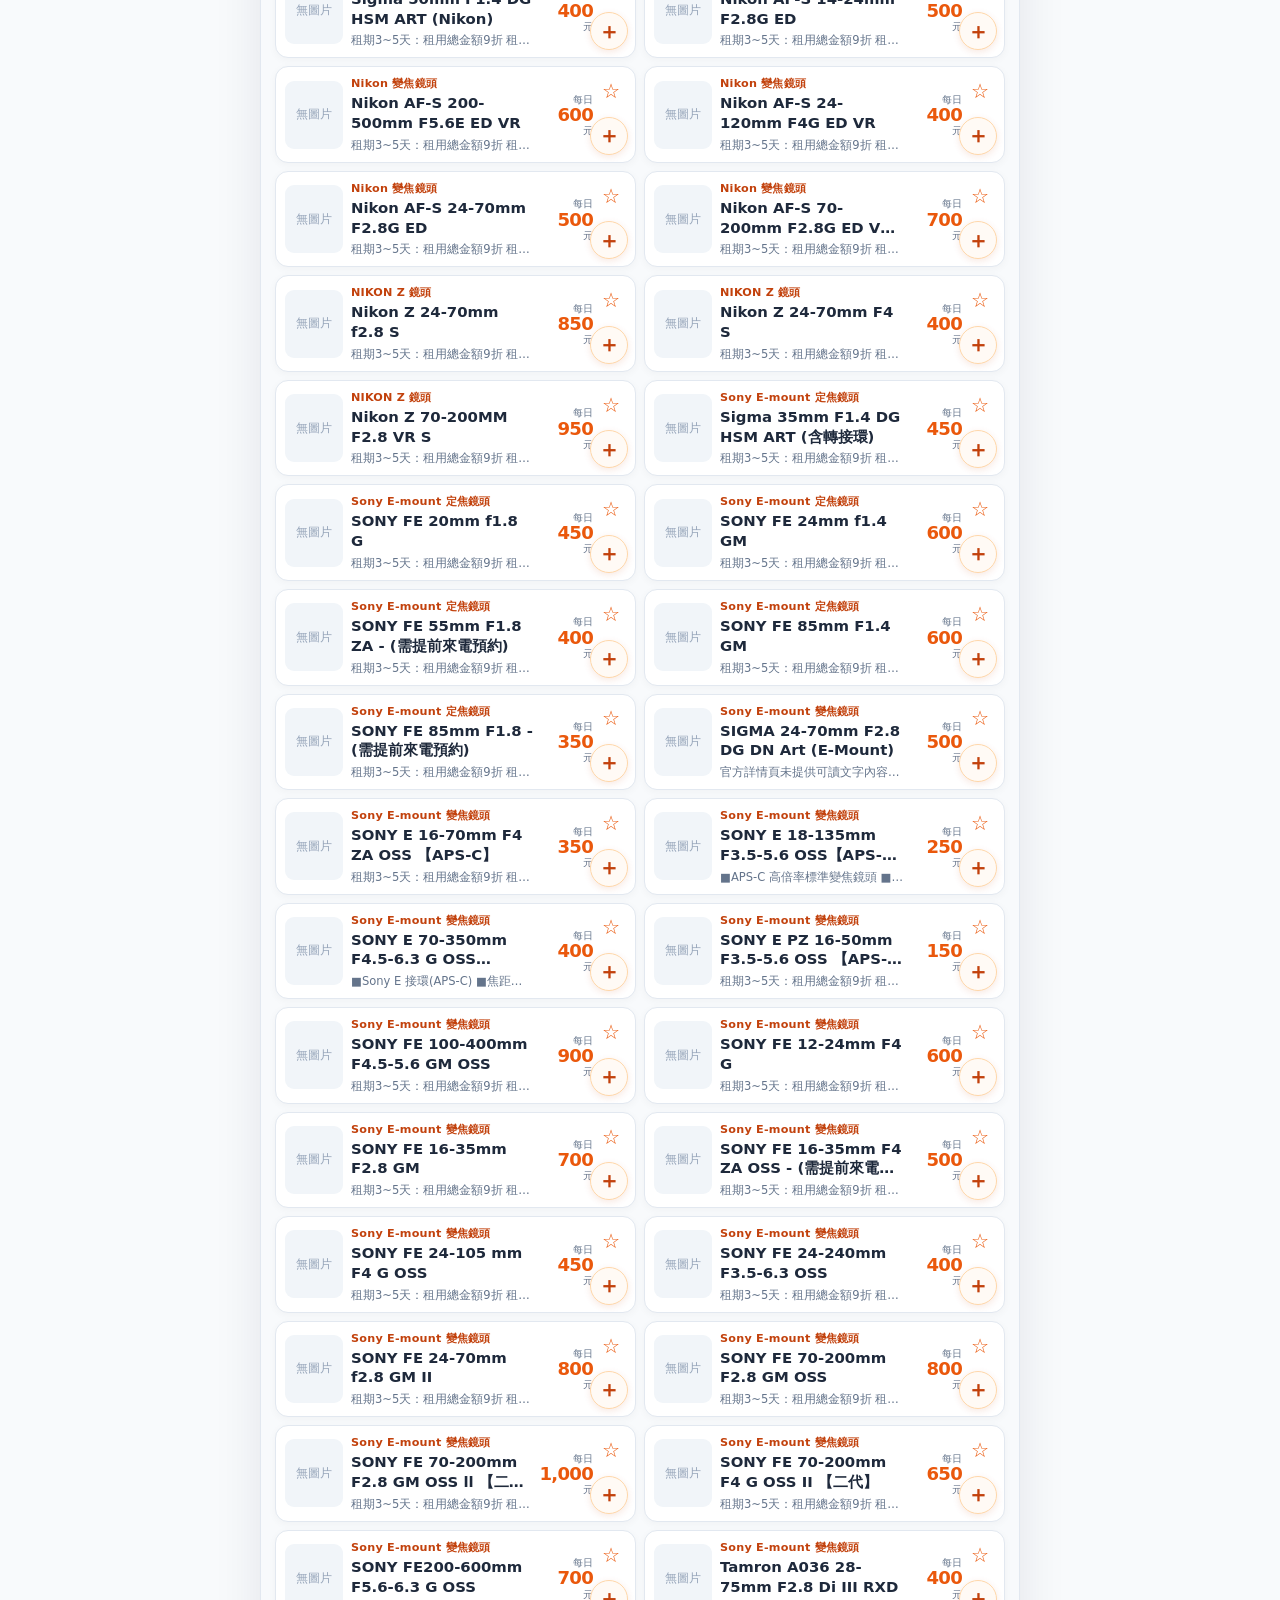
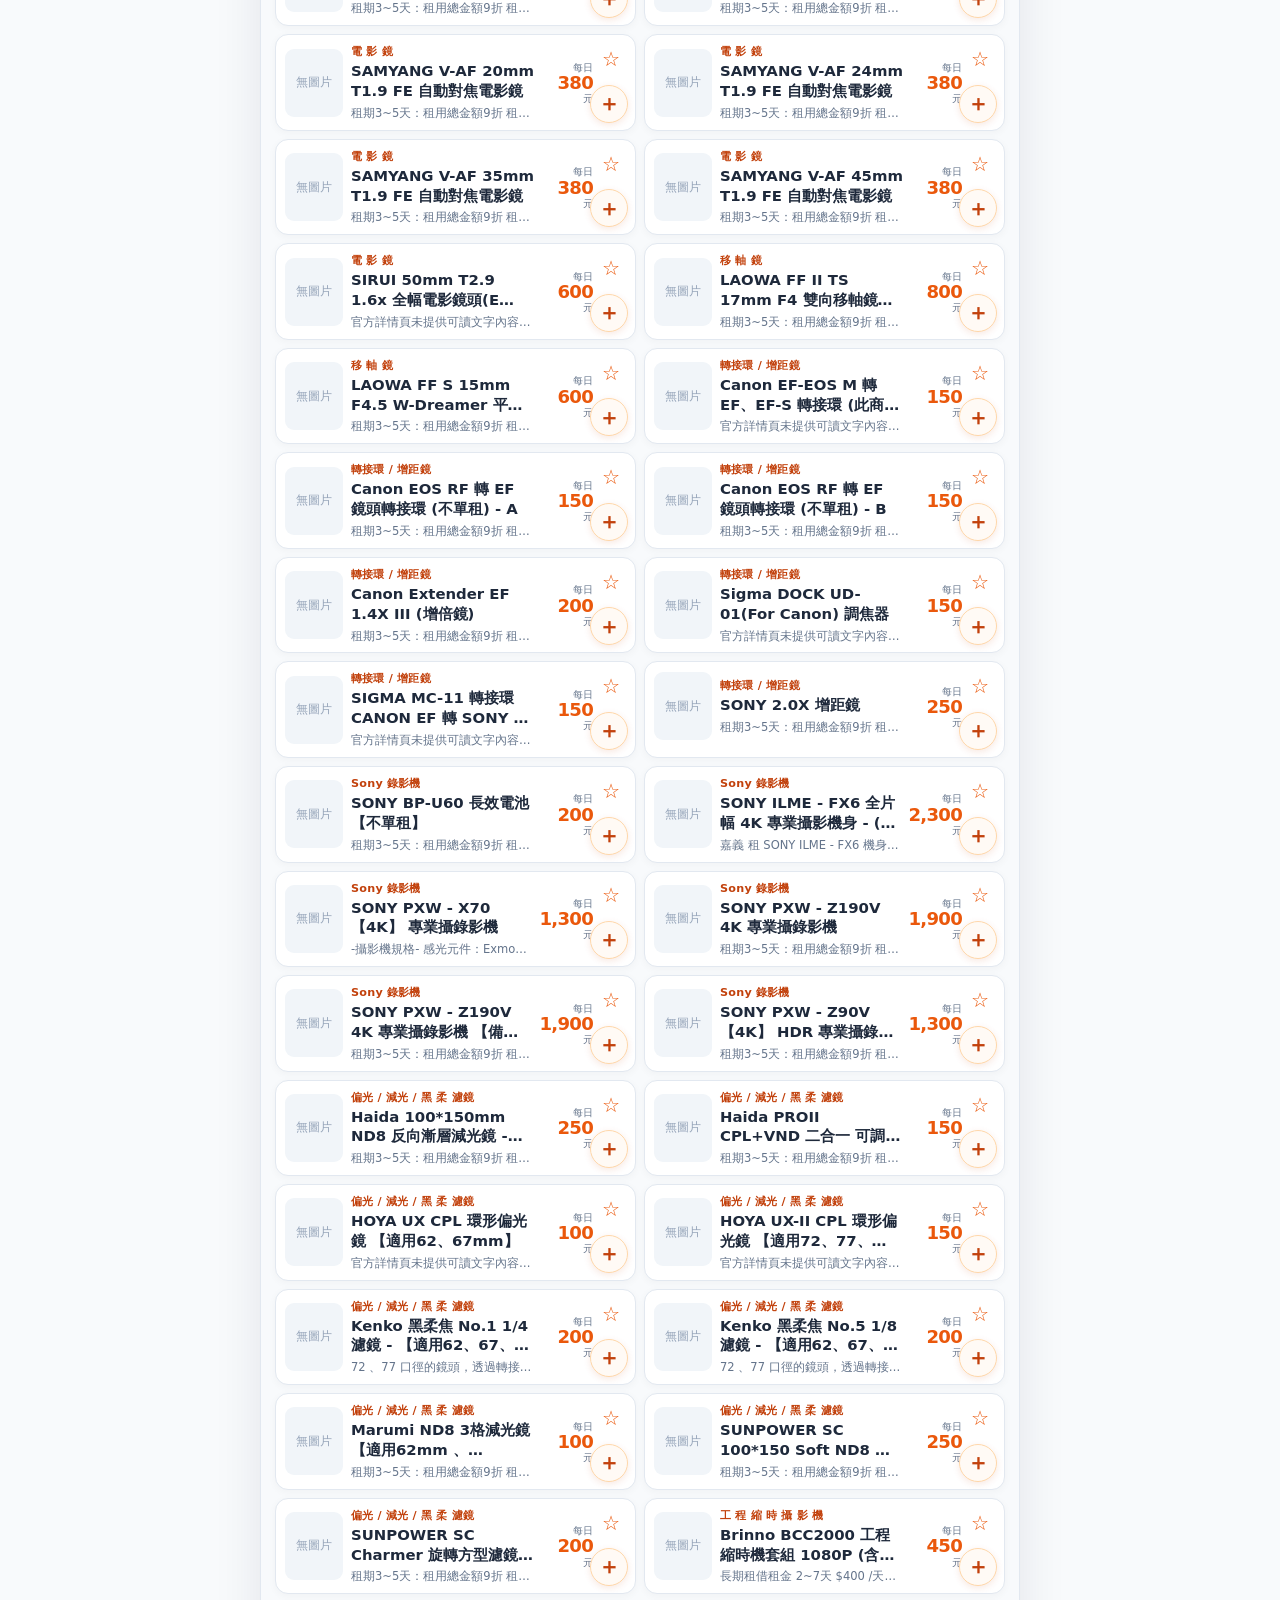
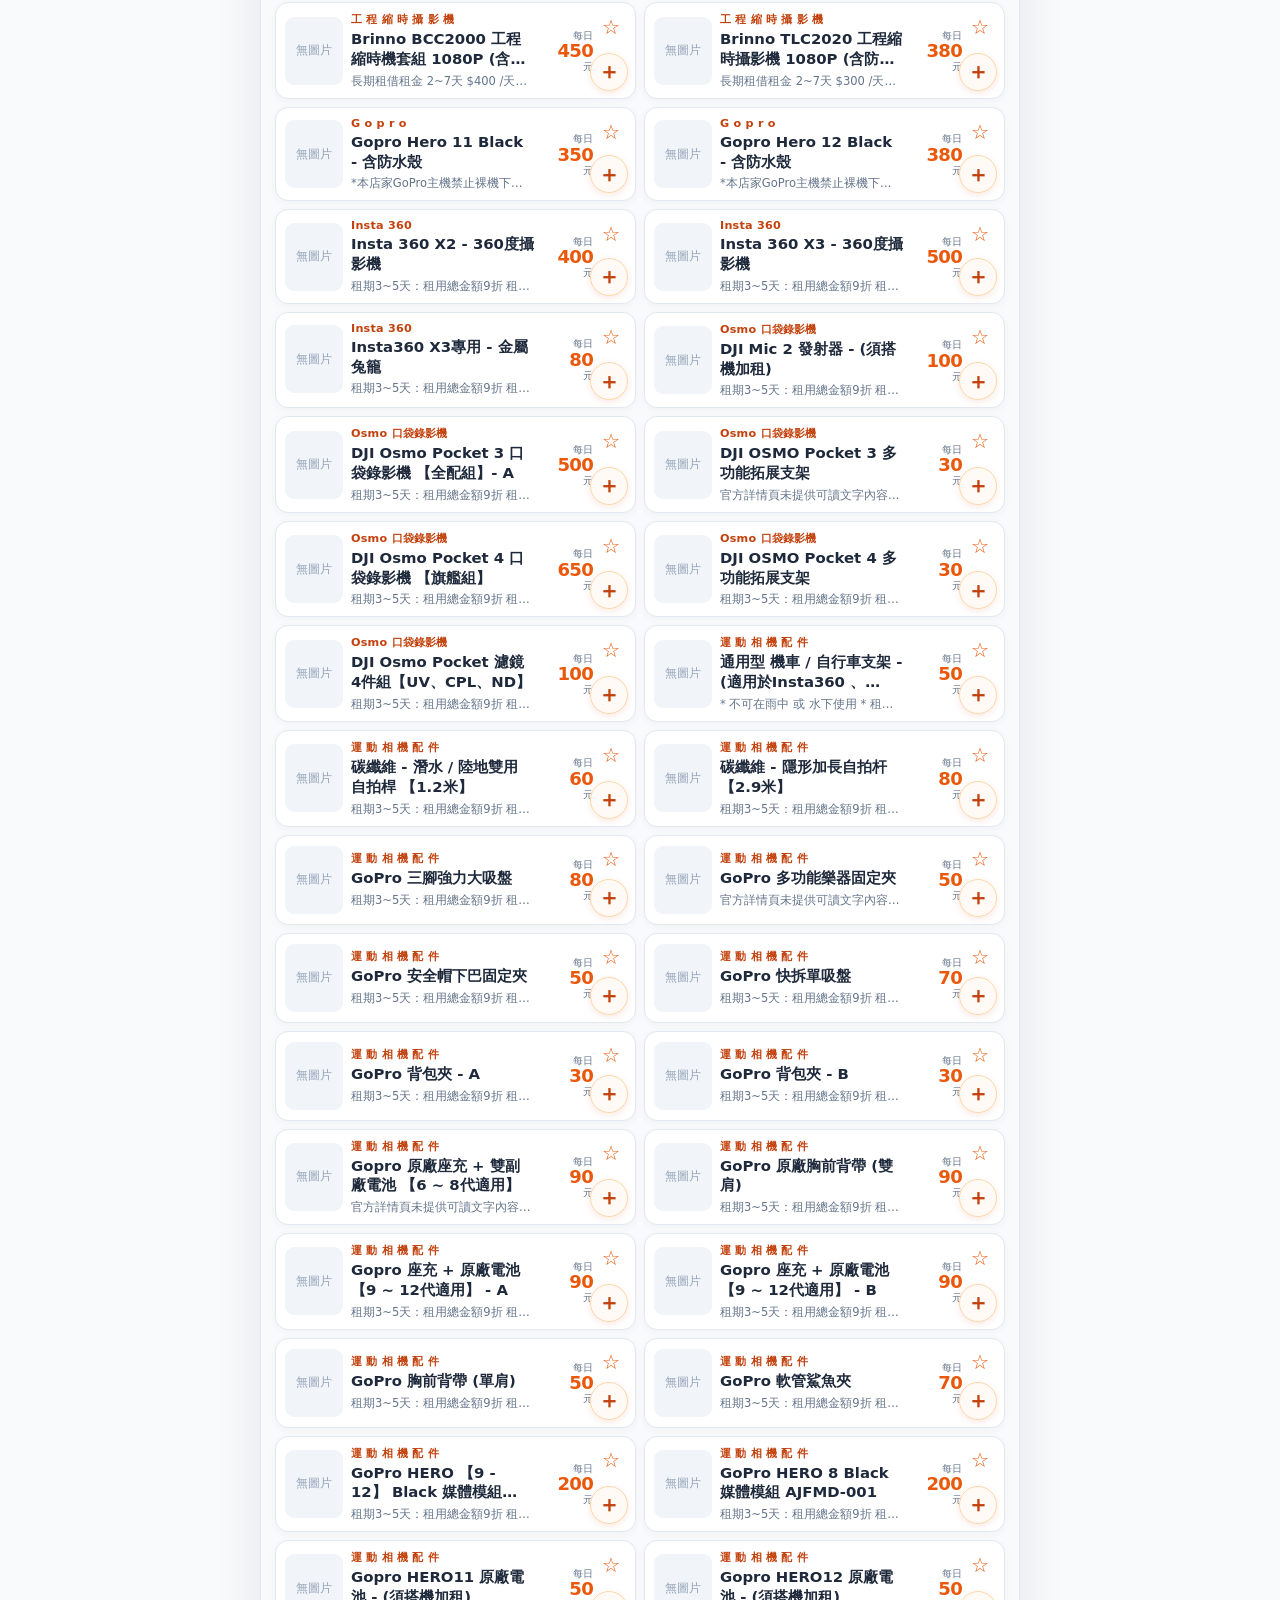
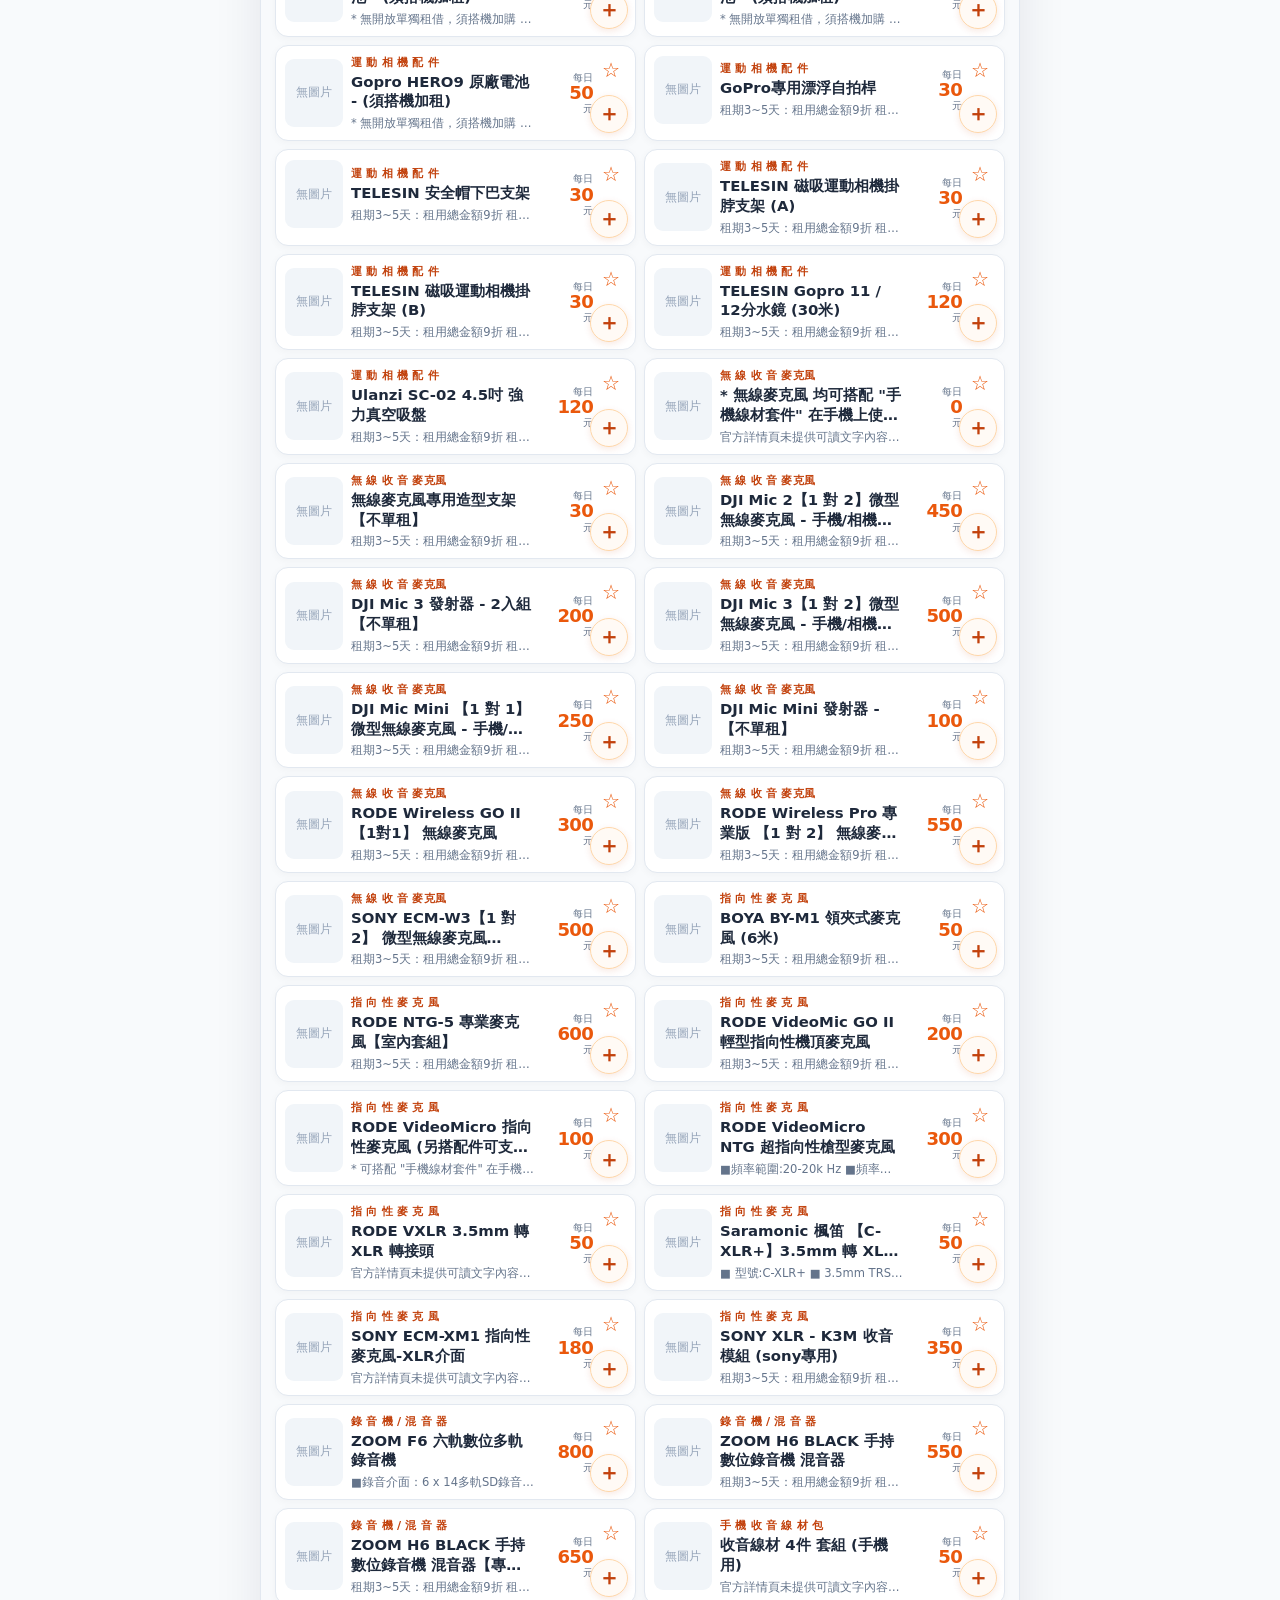
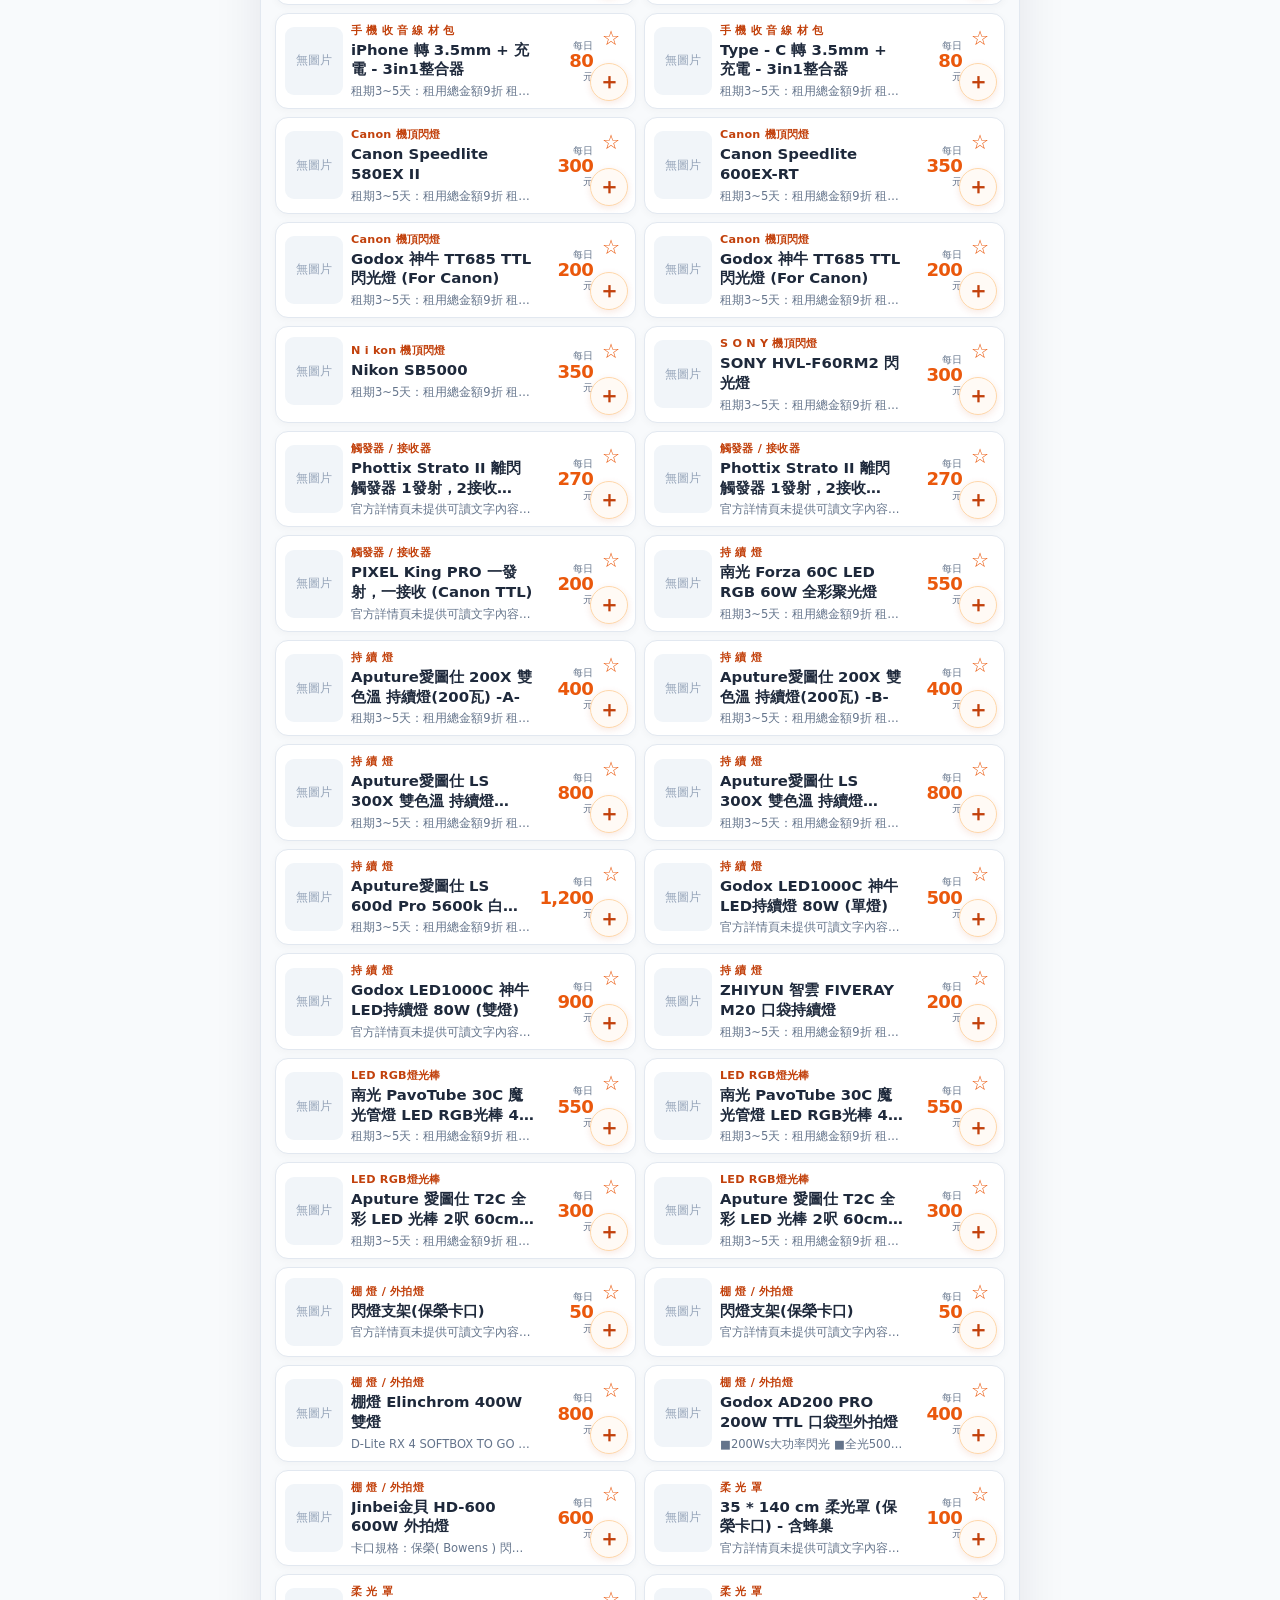
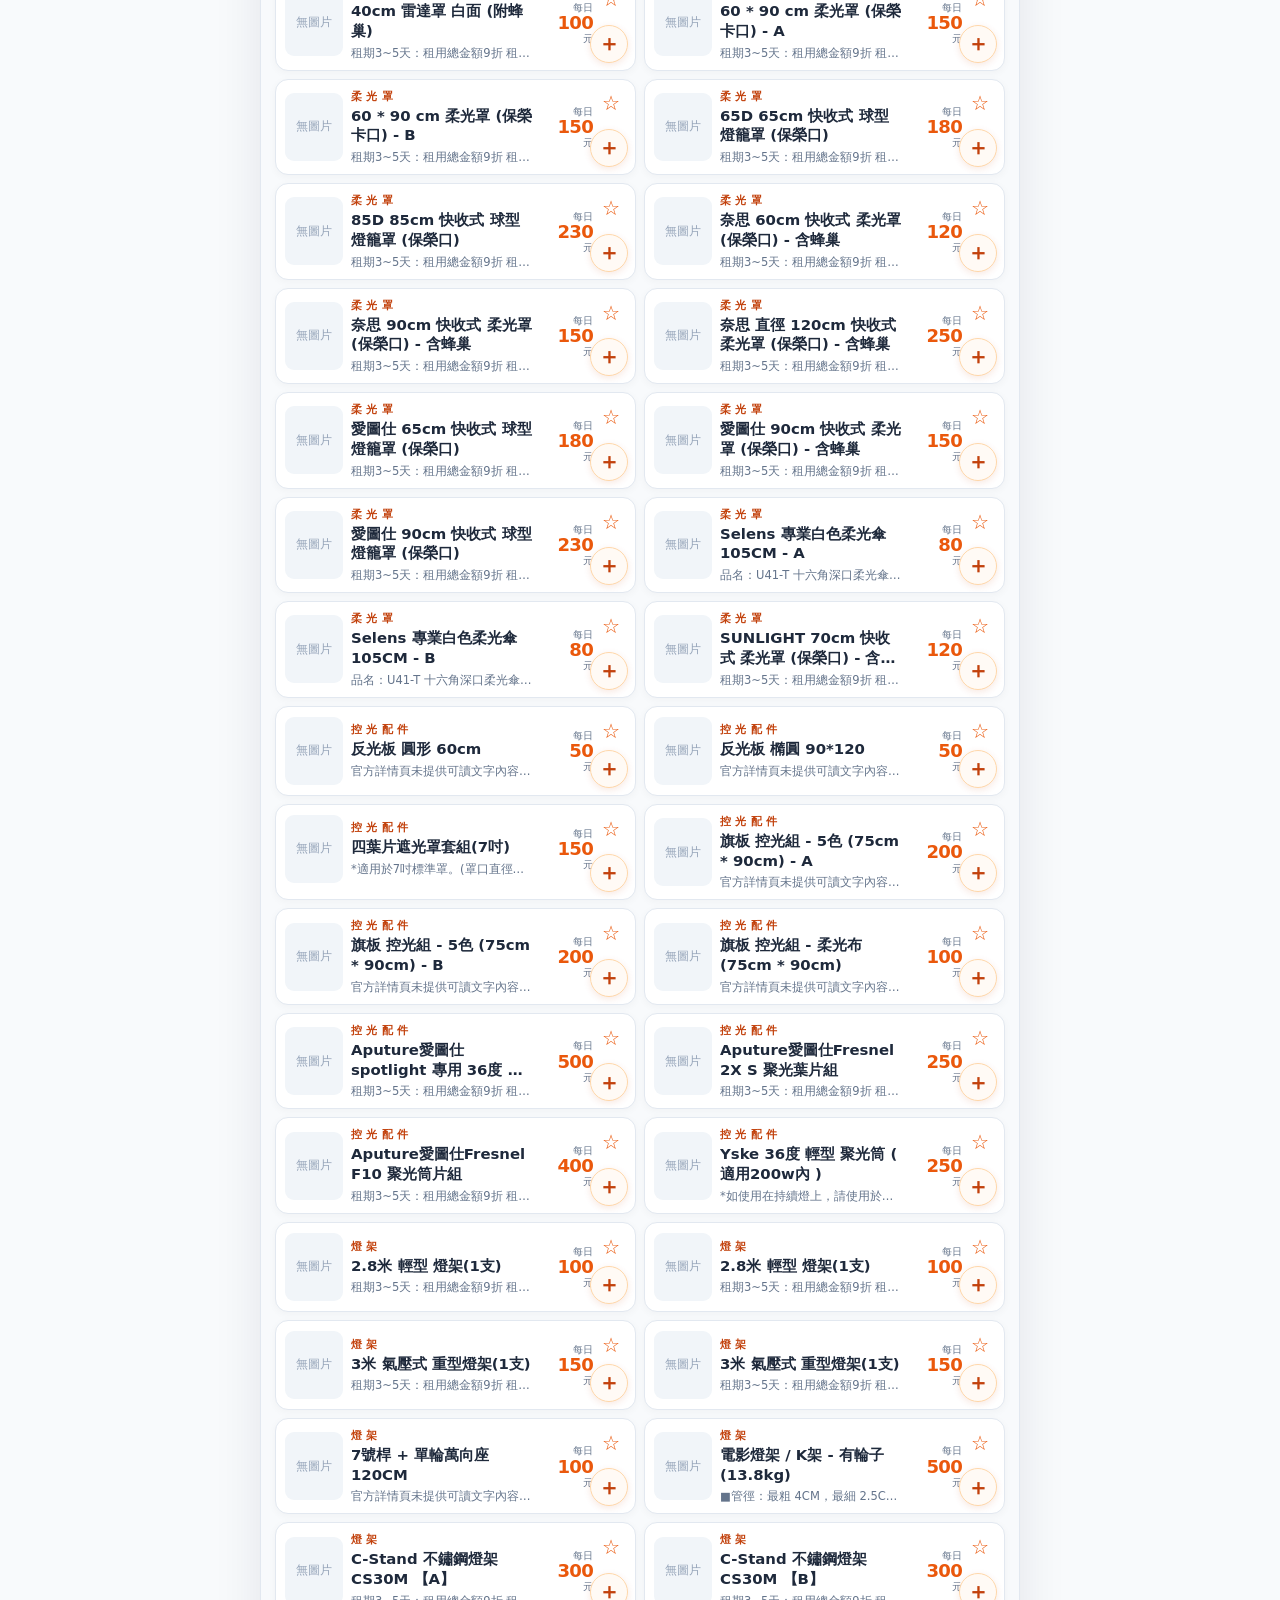
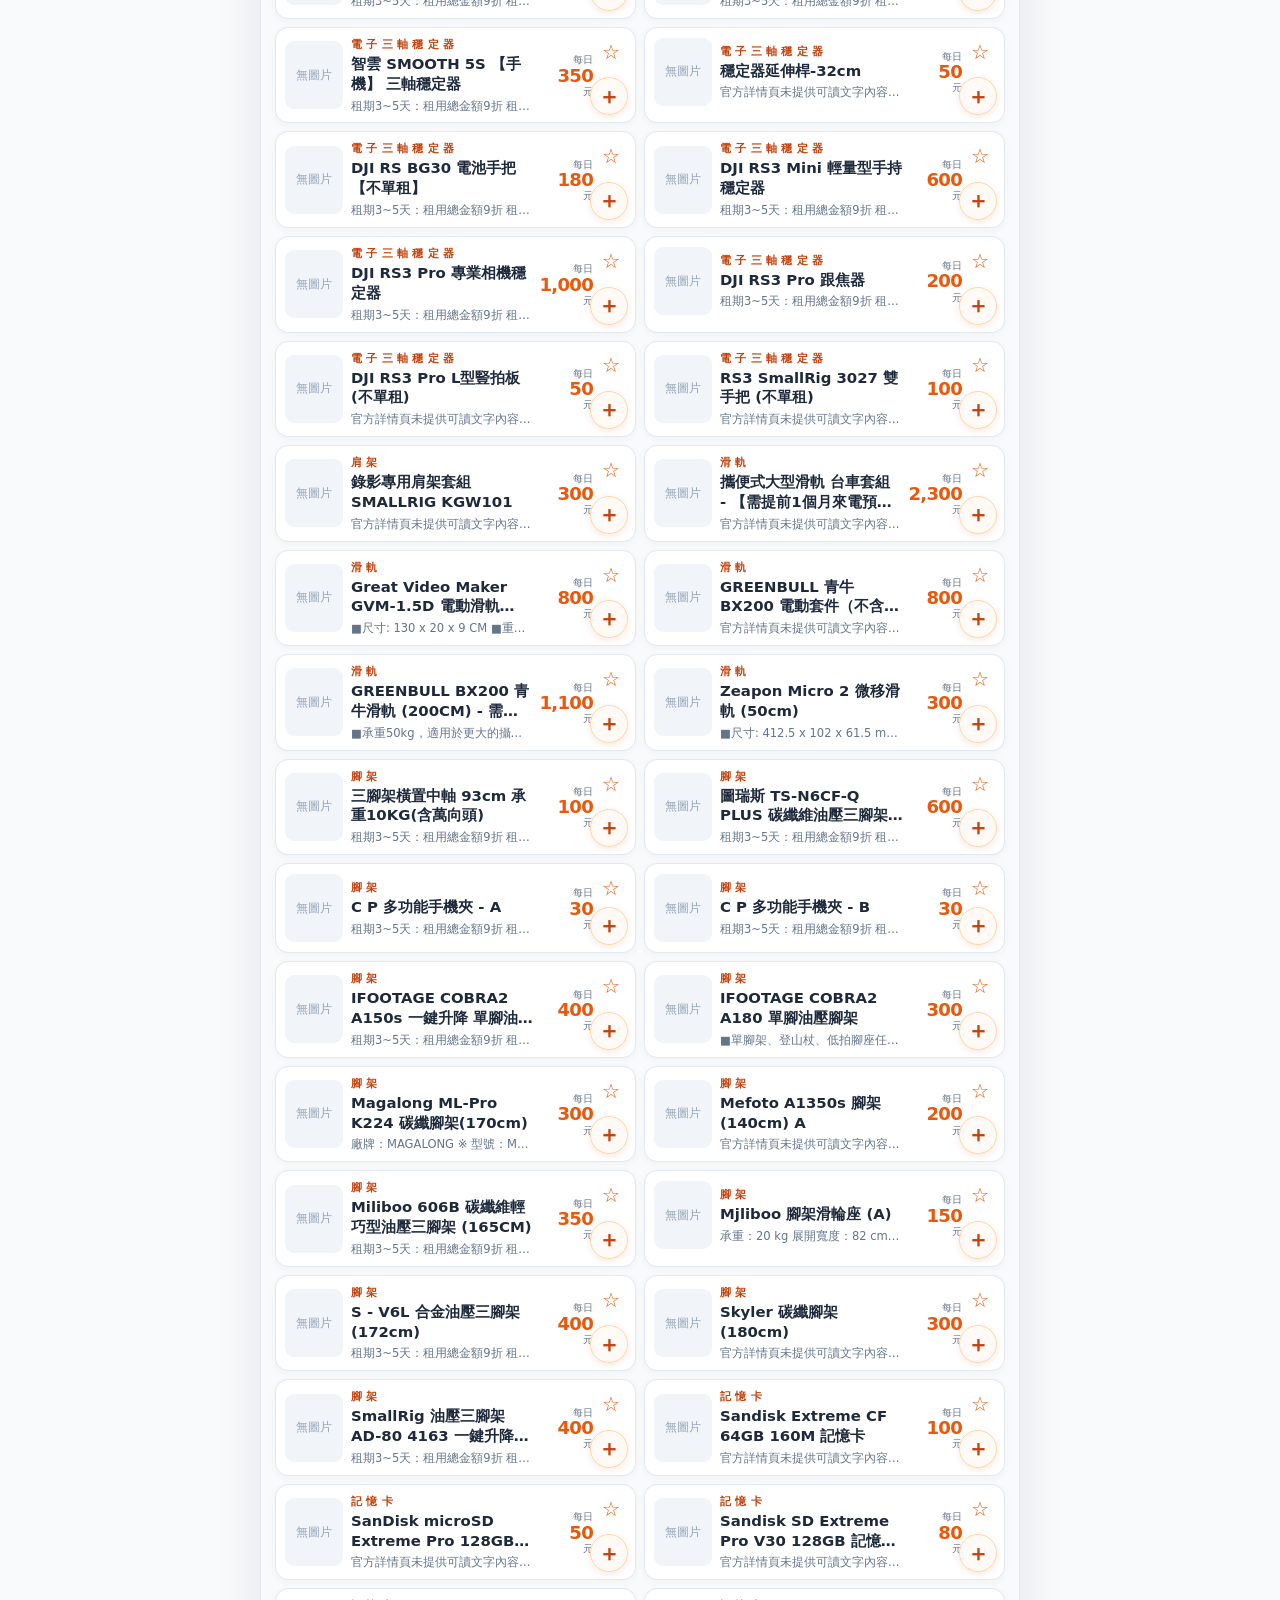
==== commit 98565323: "refactor: 精簡租借清單手機介面" ====
--- a/app/index.html
+++ b/app/index.html
@@ -3,7 +3,7 @@
   <head>
     <meta charset="utf-8">
     <meta name="viewport" content="width=device-width, initial-scale=1, viewport-fit=cover">
-    <meta name="theme-color" content="#b85f31">
+    <meta name="theme-color" content="#ffffff">
     <meta name="description" content="橙攝公開器材價目與品項詳情的個人手機查詢工具。">
     <link rel="manifest" href="manifest.webmanifest">
     <link rel="icon" href="icon.svg" type="image/svg+xml">
@@ -23,7 +23,7 @@
             <span aria-hidden="true">★</span><small>收藏</small>
           </button>
           <button id="cartButton" class="icon-button cart-header-button" type="button" aria-label="開啟租借清單">
-            <span aria-hidden="true">▣</span><small>清單 <b id="cartCount">0</b></small>
+            <span aria-hidden="true">▣</span><small>清單</small><b id="cartCount" class="cart-count">0</b>
           </button>
         </div>
       </header>
@@ -68,6 +68,11 @@
       </main>
     </div>
 
+    <button id="floatingCartButton" class="floating-cart" type="button" aria-label="開啟租借清單" hidden>
+      <span aria-hidden="true">▣</span><strong>查看租借清單</strong><b id="floatingCartCount">0</b>
+    </button>
+    <div id="cartNotice" class="cart-notice" role="status" aria-live="polite" hidden></div>
+
     <dialog id="detailDialog" class="detail-dialog" aria-label="器材詳情">
       <article id="detailContent"></article>
     </dialog>
--- a/app/style.css
+++ b/app/style.css
@@ -1,62 +1,63 @@
 :root {
   color-scheme: light;
-  --ink: #57311d;
-  --muted: #85624d;
-  --line: #ecd9c9;
-  --paper: #fff6ee;
-  --panel: #fffdf9;
-  --green: #b85f31;
-  --teal: #c26d3d;
-  --accent: #df8a4a;
-  --soft-accent: #fff0e1;
+  --ink: #1e293b;
+  --muted: #64748b;
+  --line: #e2e8f0;
+  --paper: #f8fafc;
+  --panel: #ffffff;
+  --green: #b45309;
+  --teal: #c2410c;
+  --accent: #ea580c;
+  --soft-accent: #fff7ed;
   font-family: Inter, ui-sans-serif, system-ui, -apple-system, BlinkMacSystemFont, "Noto Sans TC", "PingFang TC", sans-serif;
 }
 * { box-sizing: border-box; }
 html { background: var(--paper); }
 body { margin: 0; color: var(--ink); background: var(--paper); }
 button, input, select { font: inherit; }
-button, a { -webkit-tap-highlight-color: transparent; }
-button { cursor: pointer; }
+button, a { -webkit-tap-highlight-color: transparent; touch-action: manipulation; }
+button { cursor: pointer; transition: transform .16s ease, background-color .16s ease, border-color .16s ease, box-shadow .16s ease; }
+button:not(:disabled):active { transform: scale(.96); }
 .app-shell { width: min(100%, 760px); min-height: 100vh; margin: 0 auto; background: var(--paper); }
-.topbar { display: flex; align-items: flex-end; justify-content: space-between; gap: 16px; padding: calc(20px + env(safe-area-inset-top)) 18px 18px; color: var(--ink); background: linear-gradient(135deg, #fff0e2, #f8c79f); }
+.topbar { display: flex; align-items: flex-end; justify-content: space-between; gap: 16px; padding: calc(18px + env(safe-area-inset-top)) 18px 16px; color: var(--ink); background: var(--panel); border-bottom: 1px solid var(--line); }
 .topbar h1 { margin: 2px 0 0; font-size: clamp(1.42rem, 5.6vw, 1.8rem); letter-spacing: .02em; }
-.eyebrow { margin: 0; color: #986044; font-size: .72rem; letter-spacing: .07em; }
+.eyebrow { margin: 0; color: var(--muted); font-size: .72rem; letter-spacing: .07em; }
 .header-actions { display: flex; gap: 7px; }
-.icon-button { display: grid; gap: 1px; min-width: 52px; border: 1px solid #d79468; border-radius: 12px; padding: 7px; color: var(--ink); background: rgba(255,255,255,.52); line-height: 1; text-align: center; }
-.icon-button span { color: #c76d35; font-size: 1.1rem; }
+.icon-button { position: relative; display: grid; place-items: center; gap: 1px; min-width: 52px; min-height: 52px; border: 1px solid var(--line); border-radius: 13px; padding: 7px; color: var(--ink); background: var(--panel); line-height: 1; text-align: center; box-shadow: 0 2px 7px rgba(15,23,42,.04); }
+.icon-button span { color: var(--teal); font-size: 1.1rem; }
 .icon-button small { font-size: .68rem; }
-.icon-button b { display: inline-grid; min-width: 14px; place-items: center; border-radius: 99px; color: #fff; background: var(--green); font-size: .62rem; }
-.icon-button.active { color: var(--green); background: #fffdf9; border-color: #fffdf9; }
-.search-panel { position: sticky; z-index: 5; top: 0; padding: 12px 14px 10px; background: color-mix(in srgb, var(--paper) 93%, transparent); backdrop-filter: blur(10px); border-bottom: 1px solid var(--line); }
-.search-box { display: flex; align-items: center; gap: 8px; height: 48px; padding: 0 12px; border: 1px solid #e1c1ab; border-radius: 14px; background: var(--panel); box-shadow: 0 4px 12px rgba(87,49,29,.05); }
+.cart-count { position: absolute; top: -6px; right: -6px; display: grid; min-width: 20px; height: 20px; place-items: center; padding: 0 5px; border: 2px solid var(--panel); border-radius: 999px; color: #fff; background: var(--accent); font-size: .65rem; font-variant-numeric: tabular-nums; line-height: 1; }
+.icon-button.active { color: var(--green); background: var(--soft-accent); border-color: #fed7aa; }
+.search-panel { position: sticky; z-index: 5; top: 0; padding: 12px 14px 10px; background: color-mix(in srgb, var(--paper) 94%, transparent); backdrop-filter: blur(10px); border-bottom: 1px solid var(--line); }
+.search-box { display: flex; align-items: center; gap: 8px; height: 48px; padding: 0 12px; border: 1px solid #cbd5e1; border-radius: 14px; background: var(--panel); box-shadow: 0 4px 12px rgba(15,23,42,.04); }
 .search-box > span { color: var(--teal); font-size: 1.65rem; line-height: 1; transform: rotate(-15deg); }
 .search-box input { width: 100%; min-width: 0; border: 0; outline: none; color: var(--ink); background: transparent; font-size: 1rem; }
-.search-box input::placeholder { color: #788681; }
-.clear-search { width: 24px; height: 24px; border: 0; border-radius: 100%; color: #fff; background: #b78970; font-size: 1.25rem; line-height: 1; }
+.search-box input::placeholder { color: #94a3b8; }
+.clear-search { width: 28px; height: 28px; border: 0; border-radius: 100%; color: #fff; background: #94a3b8; font-size: 1.25rem; line-height: 1; }
 .filter-row { display: flex; align-items: center; justify-content: space-between; gap: 9px; margin-top: 9px; }
 .compact-select { display: flex; align-items: center; min-width: 0; gap: 5px; color: var(--muted); font-size: .77rem; }
 .compact-select select { max-width: 190px; border: 0; padding: 3px 18px 3px 2px; color: var(--ink); background: transparent; font-weight: 650; }
-.update-button { flex: 0 0 auto; border: 1px solid #e1b99b; border-radius: 8px; padding: 5px 8px; color: var(--green); background: #fffaf5; font-size: .76rem; font-weight: 700; }
+.update-button { flex: 0 0 auto; border: 1px solid #fed7aa; border-radius: 8px; padding: 6px 9px; color: var(--green); background: #fffaf5; font-size: .76rem; font-weight: 700; }
 .update-button:disabled { opacity: .55; }
 .data-status { margin: 8px 1px 0; color: var(--muted); font-size: .73rem; }
 .category-section { padding: 12px 14px 2px; background: var(--panel); border-bottom: 1px solid var(--line); }
 .group-tabs, .category-chips { display: flex; gap: 7px; overflow-x: auto; scrollbar-width: none; padding-bottom: 9px; }
 .category-chips { padding-bottom: 10px; }
 .group-tabs::-webkit-scrollbar, .category-chips::-webkit-scrollbar { display: none; }
-.chip { flex: 0 0 auto; border: 1px solid #ebd3c1; border-radius: 999px; padding: 6px 10px; color: #80513a; background: #fffdfa; font-size: .77rem; white-space: nowrap; }
+.chip { flex: 0 0 auto; border: 1px solid #e2e8f0; border-radius: 999px; padding: 6px 10px; color: #475569; background: #fff; font-size: .77rem; white-space: nowrap; }
 .group-chip { font-weight: 750; }
 .chip.selected { border-color: var(--green); color: #fff; background: var(--green); }
-.category-chip.selected { border-color: var(--accent); color: #5d3516; background: var(--soft-accent); }
-.results-section { padding: 9px 14px calc(86px + env(safe-area-inset-bottom)); }
+.category-chip.selected { border-color: #fdba74; color: #9a3412; background: var(--soft-accent); }
+.results-section { padding: 9px 14px calc(142px + env(safe-area-inset-bottom)); }
 .results-heading { display: flex; align-items: center; justify-content: space-between; min-height: 28px; }
 .results-heading p { margin: 0; color: var(--muted); font-size: .78rem; }
 .text-button { border: 0; padding: 4px; color: var(--teal); background: transparent; font-size: .78rem; text-decoration: underline; }
 .product-list { display: grid; gap: 8px; }
-.product-card { position: relative; overflow: hidden; border: 1px solid var(--line); border-radius: 13px; background: var(--panel); box-shadow: 0 2px 8px rgba(87,49,29,.035); }
+.product-card { position: relative; overflow: hidden; border: 1px solid var(--line); border-radius: 13px; background: var(--panel); box-shadow: 0 2px 8px rgba(15,23,42,.035); }
 .card-main { display: grid; grid-template-columns: 72px minmax(0, 1fr) auto; align-items: center; width: 100%; min-height: 92px; gap: 10px; border: 0; padding: 9px 42px 9px 9px; color: inherit; background: transparent; text-align: left; }
-.card-main:active { background: #fff1e5; }
-.card-image-wrap { width: 72px; height: 72px; overflow: hidden; border-radius: 9px; background: #fae5d4; }
-.card-image-wrap::after { display: none; place-items: center; width: 100%; height: 100%; color: #af8065; font-size: .72rem; content: '無圖片'; }
+.card-main:active { background: #f8fafc; }
+.card-image-wrap { width: 72px; height: 72px; overflow: hidden; border-radius: 9px; background: #f1f5f9; }
+.card-image-wrap::after { display: none; place-items: center; width: 100%; height: 100%; color: #94a3b8; font-size: .72rem; content: '無圖片'; }
 .card-image-wrap.image-unavailable::after { display: grid; }
 .card-image-wrap.image-unavailable .card-image { display: none; }
 .card-image { width: 100%; height: 100%; object-fit: cover; }
@@ -68,71 +69,79 @@
 .rate-block span { color: var(--muted); font-size: .64rem; }
 .rate-block strong { margin: 2px 0 1px; font-size: 1.13rem; letter-spacing: -.04em; }
 .rate-block small { color: var(--muted); font-size: .64rem; }
-.favorite-button { position: absolute; top: 7px; right: 7px; width: 30px; height: 30px; border: 0; border-radius: 50%; color: var(--accent); background: #fff8f2; font-size: 1.26rem; line-height: 1; }
-.cart-button { position: absolute; right: 7px; bottom: 7px; width: 30px; height: 30px; border: 1px solid #ebc5a8; border-radius: 50%; color: var(--green); background: #fff8f2; font-size: 1.28rem; font-weight: 700; line-height: 1; }
-.empty-state { display: grid; gap: 6px; place-items: center; min-height: 220px; padding: 24px; border: 1px dashed #e0b99d; border-radius: 14px; color: var(--muted); text-align: center; }
+.favorite-button { position: absolute; top: 7px; right: 7px; width: 34px; height: 34px; border: 0; border-radius: 50%; color: var(--accent); background: #fff; font-size: 1.26rem; line-height: 1; }
+.cart-button { position: absolute; right: 7px; bottom: 7px; display: grid; width: 38px; height: 38px; place-items: center; border: 1px solid #fed7aa; border-radius: 50%; padding: 0; color: #c2410c; background: #fffaf5; box-shadow: 0 2px 7px rgba(194,65,12,.12); font-size: 1.35rem; font-weight: 700; line-height: 1; }
+.cart-button:active { color: #fff; background: var(--accent); }
+.empty-state { display: grid; gap: 6px; place-items: center; min-height: 220px; padding: 24px; border: 1px dashed #cbd5e1; border-radius: 14px; color: var(--muted); text-align: center; }
 .empty-state strong { color: var(--ink); }
 .detail-dialog { width: min(100%, 680px); max-width: 680px; height: min(100%, 900px); max-height: 100%; margin: auto; border: 0; padding: 0; color: var(--ink); background: var(--paper); }
-.detail-dialog::backdrop, .cart-dialog::backdrop { background: rgba(72,34,16,.5); backdrop-filter: blur(3px); }
+.detail-dialog::backdrop, .cart-dialog::backdrop { background: rgba(15,23,42,.48); backdrop-filter: blur(3px); }
 .detail-dialog article { padding: calc(15px + env(safe-area-inset-top)) 16px calc(24px + env(safe-area-inset-bottom)); background: var(--paper); }
 .detail-header { position: relative; padding-right: 42px; }
 .detail-header h2 { margin: 2px 0 14px; font-size: 1.22rem; line-height: 1.38; }
-.dialog-close { position: absolute; top: -3px; right: 0; width: 34px; height: 34px; border: 0; border-radius: 50%; color: var(--ink); background: #fae3d1; font-size: 1.65rem; line-height: 1; }
-.detail-image { display: block; width: 100%; max-height: 340px; border-radius: 13px; object-fit: contain; background: #fae5d4; }
+.dialog-close { position: absolute; top: -3px; right: 0; width: 40px; height: 40px; border: 0; border-radius: 50%; color: var(--ink); background: #f1f5f9; font-size: 1.65rem; line-height: 1; }
+.detail-image { display: block; width: 100%; max-height: 340px; border-radius: 13px; object-fit: contain; background: #f1f5f9; }
 .price-grid { display: grid; grid-template-columns: repeat(3, 1fr); gap: 7px; margin: 14px 0; }
-.price-grid div { display: grid; gap: 4px; min-width: 0; padding: 10px 8px; border-radius: 10px; background: #fff0e4; }
+.price-grid div { display: grid; gap: 4px; min-width: 0; padding: 10px 8px; border-radius: 10px; background: #f8fafc; }
 .price-grid span { color: var(--muted); font-size: .68rem; }
 .price-grid strong { overflow: hidden; color: var(--green); font-size: .9rem; text-overflow: ellipsis; white-space: nowrap; }
 .detail-section { margin: 19px 0; }
 .detail-section h3 { margin: 0 0 8px; color: var(--green); font-size: .9rem; }
-.detail-text { padding: 12px; border-left: 3px solid #e4a476; border-radius: 0 10px 10px 0; background: #fffdfa; color: #5b3826; font-size: .89rem; line-height: 1.65; white-space: pre-line; overflow-wrap: anywhere; }
+.detail-text { padding: 12px; border-left: 3px solid #fdba74; border-radius: 0 10px 10px 0; background: #fff; color: #334155; font-size: .89rem; line-height: 1.65; white-space: pre-line; overflow-wrap: anywhere; }
 .detail-text p { margin: 0 0 10px; }
 .detail-text p:last-child { margin-bottom: 0; }
 .detail-actions { display: grid; grid-template-columns: 1fr 1.4fr; gap: 9px; margin-top: 22px; }
 .detail-actions a, .detail-actions button { display: grid; place-items: center; min-height: 45px; border-radius: 10px; padding: 8px; font-size: .82rem; font-weight: 750; text-align: center; text-decoration: none; }
-.secondary-action { border: 1px solid #e1b99b; color: var(--green); background: transparent; }
+.secondary-action { border: 1px solid #fed7aa; color: var(--green); background: #fffaf5; }
 .official-action { color: #fff; background: var(--green); }
 .cart-action { border: 0; color: #fff; background: var(--accent); }
 .detail-actions .official-action { grid-column: 1 / -1; }
 .cart-dialog { width: min(100%, 720px); max-width: 720px; height: min(100%, 960px); max-height: 100%; margin: auto; border: 0; padding: 0; color: var(--ink); background: var(--paper); }
 .cart-dialog article { padding: calc(15px + env(safe-area-inset-top)) 16px calc(24px + env(safe-area-inset-bottom)); background: var(--paper); }
-.cart-header { position: relative; min-height: 58px; padding-right: 42px; }
+.cart-header { position: relative; min-height: 56px; padding-right: 48px; }
 .cart-header p { margin: 0 0 3px; color: var(--teal); font-size: .72rem; font-weight: 750; }
-.cart-title-input { width: 100%; border: 0; padding: 0; outline: 0; color: var(--ink); background: transparent; font-size: 1.22rem; font-weight: 800; line-height: 1.38; }
-.cart-controls { display: flex; align-items: center; justify-content: space-between; gap: 10px; margin: 10px 0 14px; padding: 10px; border: 1px solid #ecd3c0; border-radius: 11px; background: #fffaf5; }
-.cart-controls label { display: flex; align-items: center; gap: 5px; color: var(--muted); font-size: .78rem; font-weight: 700; }
-.cart-controls input, .cart-row-fields input { width: 52px; border: 1px solid #dbb89f; border-radius: 7px; padding: 5px; color: var(--ink); background: #fff; font-weight: 750; text-align: center; }
-.cart-clear-button, .cart-remove-button, .cart-reset-days { border: 0; color: var(--teal); background: transparent; font-size: .76rem; text-decoration: underline; }
-.cart-clear-button:disabled, .cart-reset-days:disabled { opacity: .45; text-decoration: none; }
-.cart-empty { display: grid; gap: 7px; place-items: center; min-height: 180px; padding: 24px; border: 1px dashed #dfb99d; border-radius: 13px; color: var(--muted); text-align: center; }
+.cart-header h2 { margin: 0; font-size: 1.24rem; line-height: 1.35; }
+.cart-controls { display: flex; align-items: center; justify-content: space-between; gap: 10px; margin: 9px 0 11px; padding: 9px 10px; border: 1px solid var(--line); border-radius: 12px; background: var(--panel); }
+.rental-days { display: flex; align-items: center; gap: 9px; color: var(--muted); font-size: .78rem; font-weight: 750; }
+.days-stepper { display: inline-flex; align-items: center; overflow: hidden; border: 1px solid #cbd5e1; border-radius: 9px; background: #fff; }
+.days-stepper button { width: 40px; height: 40px; border: 0; color: var(--teal); background: #fff7ed; font-size: 1.25rem; font-weight: 800; line-height: 1; }
+.days-stepper button:disabled { color: #cbd5e1; background: #f8fafc; }
+.days-stepper strong { display: grid; min-width: 48px; place-items: center; color: var(--ink); font-size: .82rem; font-variant-numeric: tabular-nums; }
+.cart-clear-button, .cart-remove-button { border: 0; color: var(--teal); background: transparent; font-size: .76rem; text-decoration: underline; }
+.cart-clear-button:disabled { opacity: .45; text-decoration: none; }
+.cart-empty { display: grid; gap: 7px; place-items: center; min-height: 150px; padding: 24px; border: 1px dashed #cbd5e1; border-radius: 13px; color: var(--muted); text-align: center; }
 .cart-empty strong { color: var(--ink); }
-.cart-list { display: grid; gap: 9px; }
-.cart-row { padding: 12px; border: 1px solid var(--line); border-radius: 13px; background: var(--panel); }
-.cart-row-top { display: flex; justify-content: space-between; gap: 10px; }
-.cart-row-top > div { min-width: 0; }
-.cart-row h3 { margin: 0; font-size: .91rem; line-height: 1.35; }
-.cart-row a { display: inline-block; margin-top: 3px; color: var(--teal); font-size: .74rem; font-weight: 700; text-decoration: none; }
-.cart-remove-button { flex: 0 0 auto; align-self: start; padding: 2px 0; }
-.cart-row-fields { display: grid; grid-template-columns: 1fr 1fr 1.35fr; align-items: end; gap: 7px; margin-top: 11px; }
-.cart-row-fields label { display: grid; gap: 4px; color: var(--muted); font-size: .67rem; font-weight: 750; }
-.cart-reset-days { padding: 0; font-size: .65rem; text-align: left; }
-.cart-subtotal { display: grid; gap: 3px; min-width: 0; padding: 7px; border-radius: 8px; background: #fff0e4; }
-.cart-subtotal span { color: var(--muted); font-size: .65rem; }
-.cart-subtotal strong { overflow: hidden; color: var(--green); font-size: .82rem; text-overflow: ellipsis; white-space: nowrap; }
-.cart-row-pricing { margin: 10px 0 0; color: var(--muted); font-size: .7rem; line-height: 1.35; }
-.cart-note { display: grid; gap: 6px; margin-top: 15px; color: var(--muted); font-size: .78rem; font-weight: 700; }
-.cart-note textarea { width: 100%; resize: vertical; border: 1px solid #dfbda6; border-radius: 9px; padding: 9px; color: var(--ink); background: #fffdfa; line-height: 1.45; }
-.cart-summary { display: grid; gap: 7px; margin-top: 14px; padding: 13px; border-radius: 12px; color: #fff; background: linear-gradient(135deg, #bf6a3a, #a9552d); }
+.cart-list { display: grid; gap: 7px; }
+.cart-row { padding: 10px 11px 9px; border: 1px solid var(--line); border-radius: 12px; background: var(--panel); }
+.cart-row-head { display: flex; align-items: start; justify-content: space-between; gap: 10px; }
+.cart-row-copy { min-width: 0; }
+.cart-row h3 { display: -webkit-box; overflow: hidden; margin: 0; font-size: .86rem; line-height: 1.3; -webkit-box-orient: vertical; -webkit-line-clamp: 2; }
+.cart-row .category-label { margin-bottom: 2px; font-size: .64rem; }
+.cart-remove-button { flex: 0 0 auto; min-height: 30px; padding: 2px 0; }
+.cart-row-prices { display: grid; grid-template-columns: auto minmax(0, 1fr) auto; align-items: center; gap: 7px; margin-top: 7px; color: var(--muted); font-size: .68rem; }
+.cart-row-prices a { color: var(--teal); font-weight: 750; text-decoration: none; white-space: nowrap; }
+.cart-row-prices span { overflow: hidden; text-overflow: ellipsis; white-space: nowrap; }
+.cart-row-prices strong { color: var(--green); font-size: .87rem; white-space: nowrap; }
+.cart-row-security { margin: 5px 0 0; color: #94a3b8; font-size: .65rem; line-height: 1.25; }
+.cart-note { display: grid; gap: 6px; margin-top: 12px; color: var(--muted); font-size: .78rem; font-weight: 700; }
+.cart-note textarea { width: 100%; resize: vertical; border: 1px solid #cbd5e1; border-radius: 9px; padding: 8px 9px; color: var(--ink); background: #fff; line-height: 1.45; }
+.cart-summary { display: grid; gap: 6px; margin-top: 12px; padding: 12px; border: 1px solid #fed7aa; border-radius: 12px; color: var(--ink); background: #fffaf5; }
 .cart-summary div { display: flex; justify-content: space-between; gap: 12px; }
-.cart-summary span { color: #ffe4ce; font-size: .8rem; }
-.cart-summary strong { font-size: .93rem; }
-.cart-warning { margin: 5px 0 0; padding-top: 8px; border-top: 1px solid rgba(255,255,255,.3); color: #ffe9d9; font-size: .7rem; line-height: 1.45; }
-.cart-actions { display: grid; grid-template-columns: 1fr 1.25fr; gap: 9px; margin-top: 14px; }
+.cart-summary span { color: var(--muted); font-size: .78rem; }
+.cart-summary strong { color: var(--green); font-size: .92rem; font-variant-numeric: tabular-nums; }
+.cart-warning { margin: 4px 0 0; padding-top: 7px; border-top: 1px solid #fed7aa; color: #78716c; font-size: .66rem; line-height: 1.42; }
+.cart-actions { display: grid; grid-template-columns: 1fr 1.25fr; gap: 9px; margin-top: 12px; }
 .cart-actions button { min-height: 45px; border-radius: 10px; padding: 8px; font-size: .82rem; font-weight: 750; }
 .cart-actions button:disabled { opacity: .5; }
+.floating-cart { position: fixed; z-index: 15; right: max(14px, env(safe-area-inset-right)); bottom: calc(14px + env(safe-area-inset-bottom)); left: max(14px, env(safe-area-inset-left)); display: grid; grid-template-columns: auto 1fr auto; align-items: center; width: min(calc(100% - 28px), 440px); min-height: 52px; margin: auto; border: 0; border-radius: 15px; padding: 9px 12px; color: #fff; background: #1f2937; box-shadow: 0 12px 28px rgba(15,23,42,.24); text-align: left; }
+.floating-cart span { color: #fdba74; font-size: 1.1rem; }
+.floating-cart strong { padding-left: 8px; font-size: .87rem; }
+.floating-cart b { display: grid; min-width: 25px; height: 25px; place-items: center; border-radius: 999px; padding: 0 6px; color: #7c2d12; background: #ffedd5; font-size: .75rem; font-variant-numeric: tabular-nums; }
+.cart-notice { position: fixed; z-index: 25; right: 14px; bottom: calc(78px + env(safe-area-inset-bottom)); left: 14px; width: min(calc(100% - 28px), 440px); margin: auto; border: 1px solid #fed7aa; border-radius: 11px; padding: 10px 12px; color: #9a3412; background: #fffaf5; box-shadow: 0 8px 24px rgba(15,23,42,.14); font-size: .82rem; opacity: 0; transform: translateY(8px); transition: opacity .18s ease, transform .18s ease; }
+.cart-notice.is-visible { opacity: 1; transform: translateY(0); }
 @media (min-width: 680px) {
   body { padding: 18px; }
-  .app-shell { overflow: hidden; border: 1px solid var(--line); border-radius: 22px; box-shadow: 0 16px 50px rgba(87,49,29,.09); }
+  .app-shell { overflow: hidden; border: 1px solid var(--line); border-radius: 22px; box-shadow: 0 16px 50px rgba(15,23,42,.09); }
   .product-list { grid-template-columns: repeat(2, minmax(0, 1fr)); }
   .card-main { grid-template-columns: 58px minmax(0, 1fr) auto; min-height: 88px; gap: 8px; }
   .card-image-wrap { width: 58px; height: 68px; }
@@ -149,9 +158,8 @@
   body { background: #fff; }
   .app-shell, .detail-dialog { display: none !important; }
   .cart-dialog { position: static; display: block; width: 100%; height: auto; max-width: none; max-height: none; margin: 0; color: #222; background: #fff; }
-  .cart-dialog::backdrop, .dialog-close, .cart-clear-button, .cart-remove-button, .cart-reset-days, .cart-actions { display: none !important; }
+  .cart-dialog::backdrop, .dialog-close, .cart-clear-button, .cart-remove-button, .cart-actions, .days-stepper button { display: none !important; }
   .cart-dialog article { padding: 0; background: #fff; }
-  .cart-title-input { color: #111; }
   .cart-controls, .cart-row, .cart-note textarea { border-color: #bbb; background: #fff; }
   .cart-summary { color: #111; border: 1px solid #777; background: #fff; }
   .cart-summary span, .cart-warning { color: #333; }
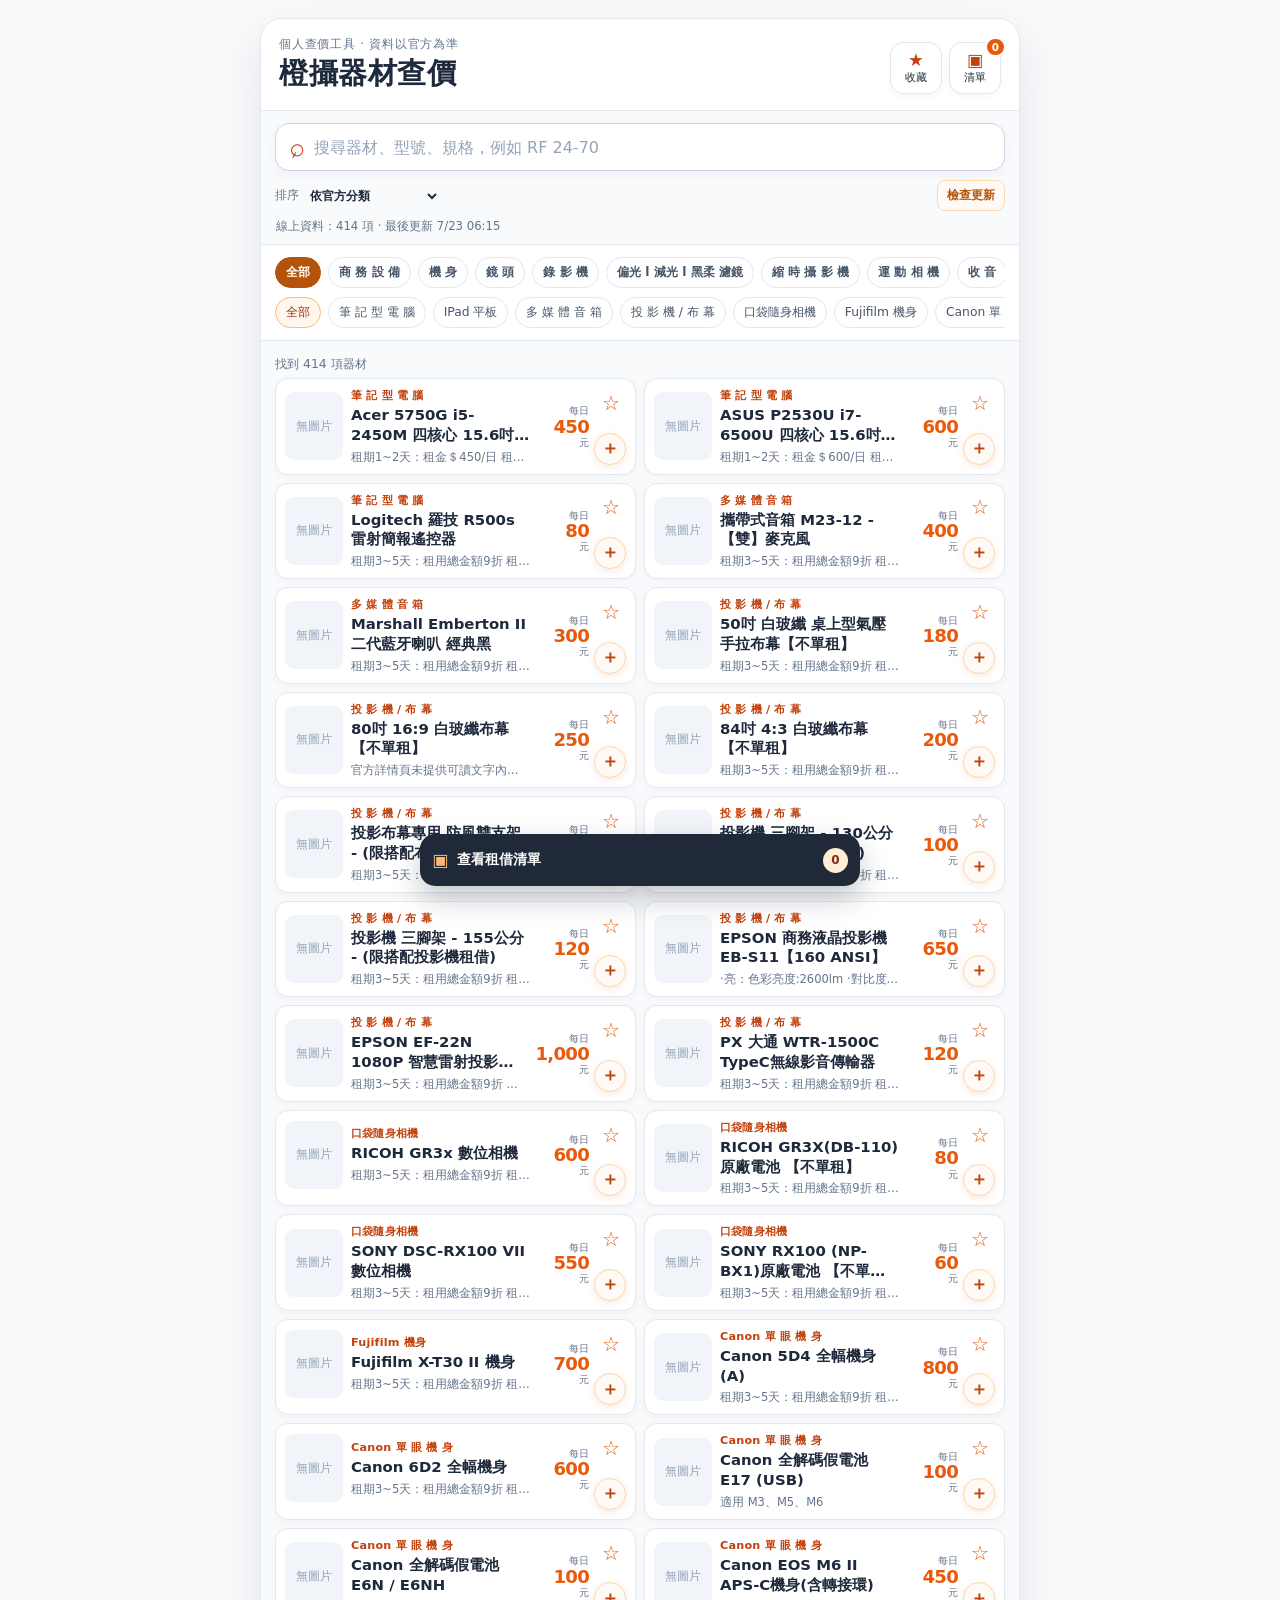
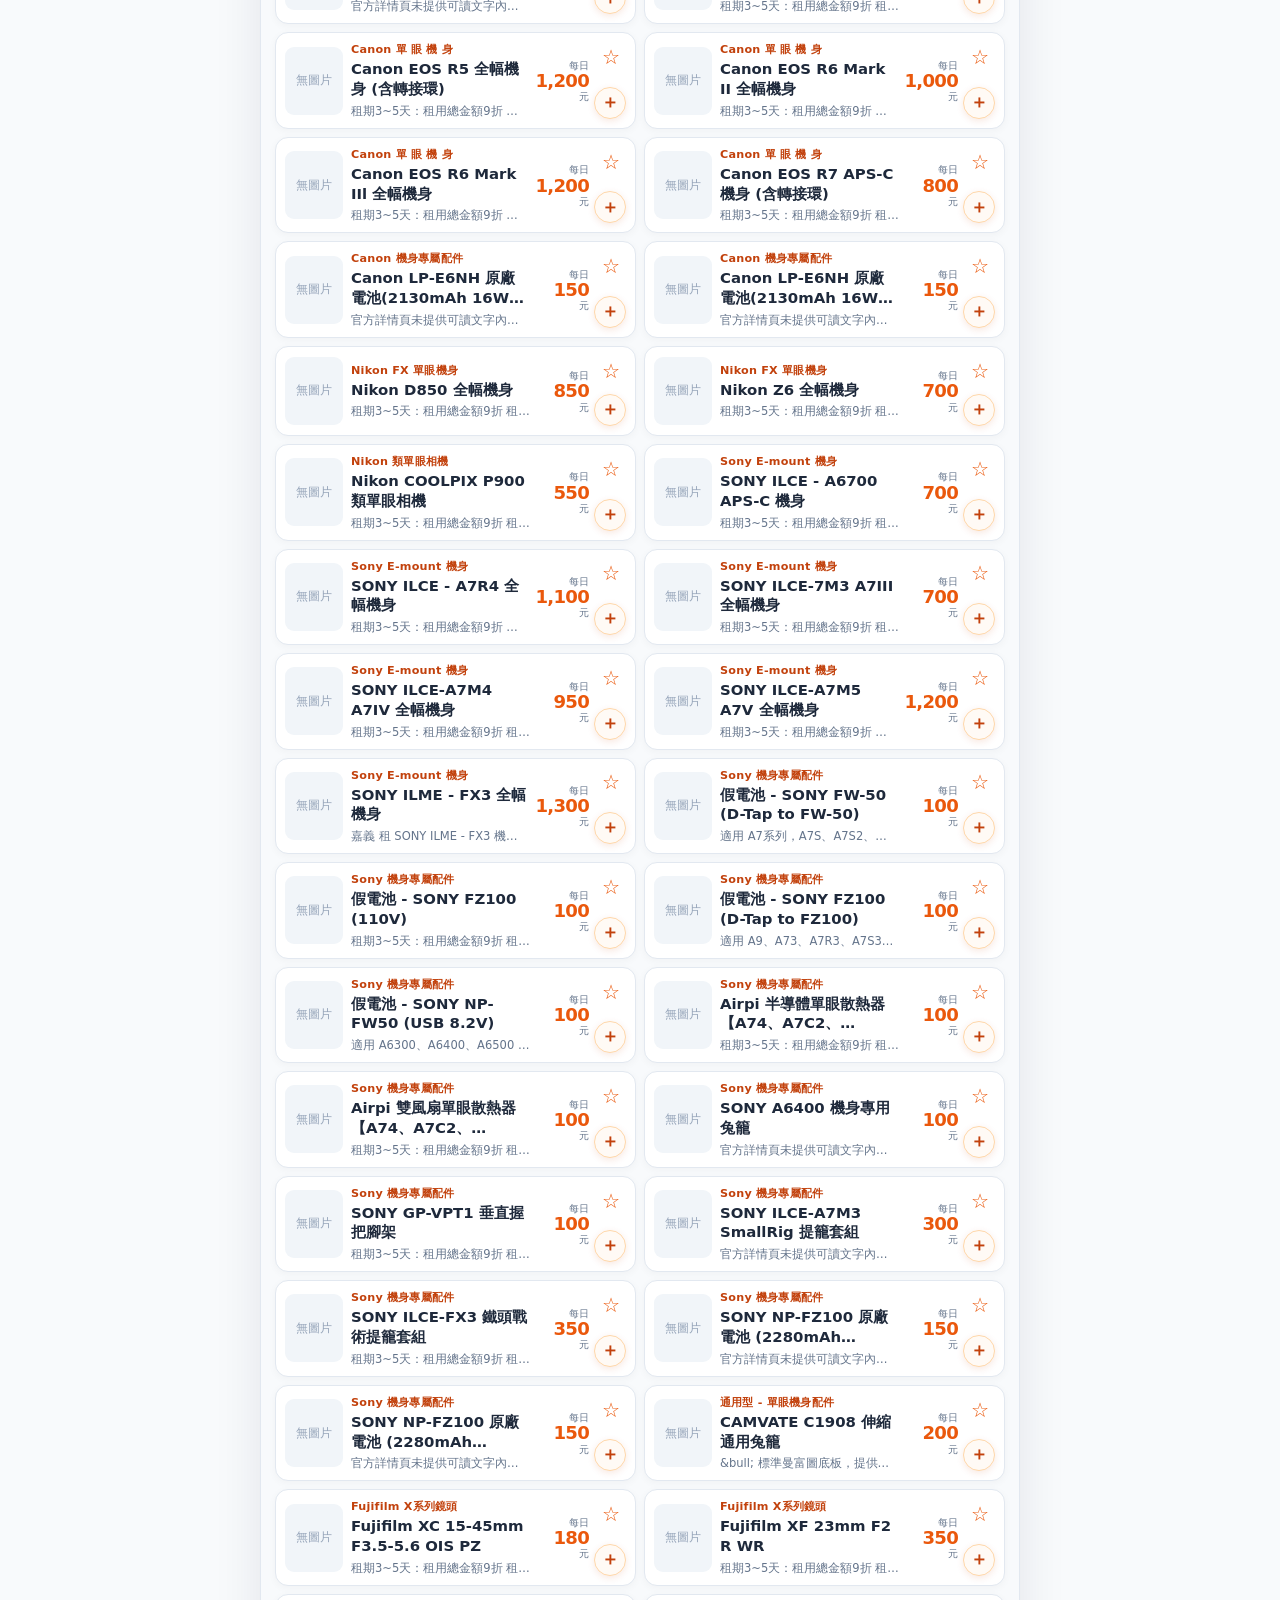
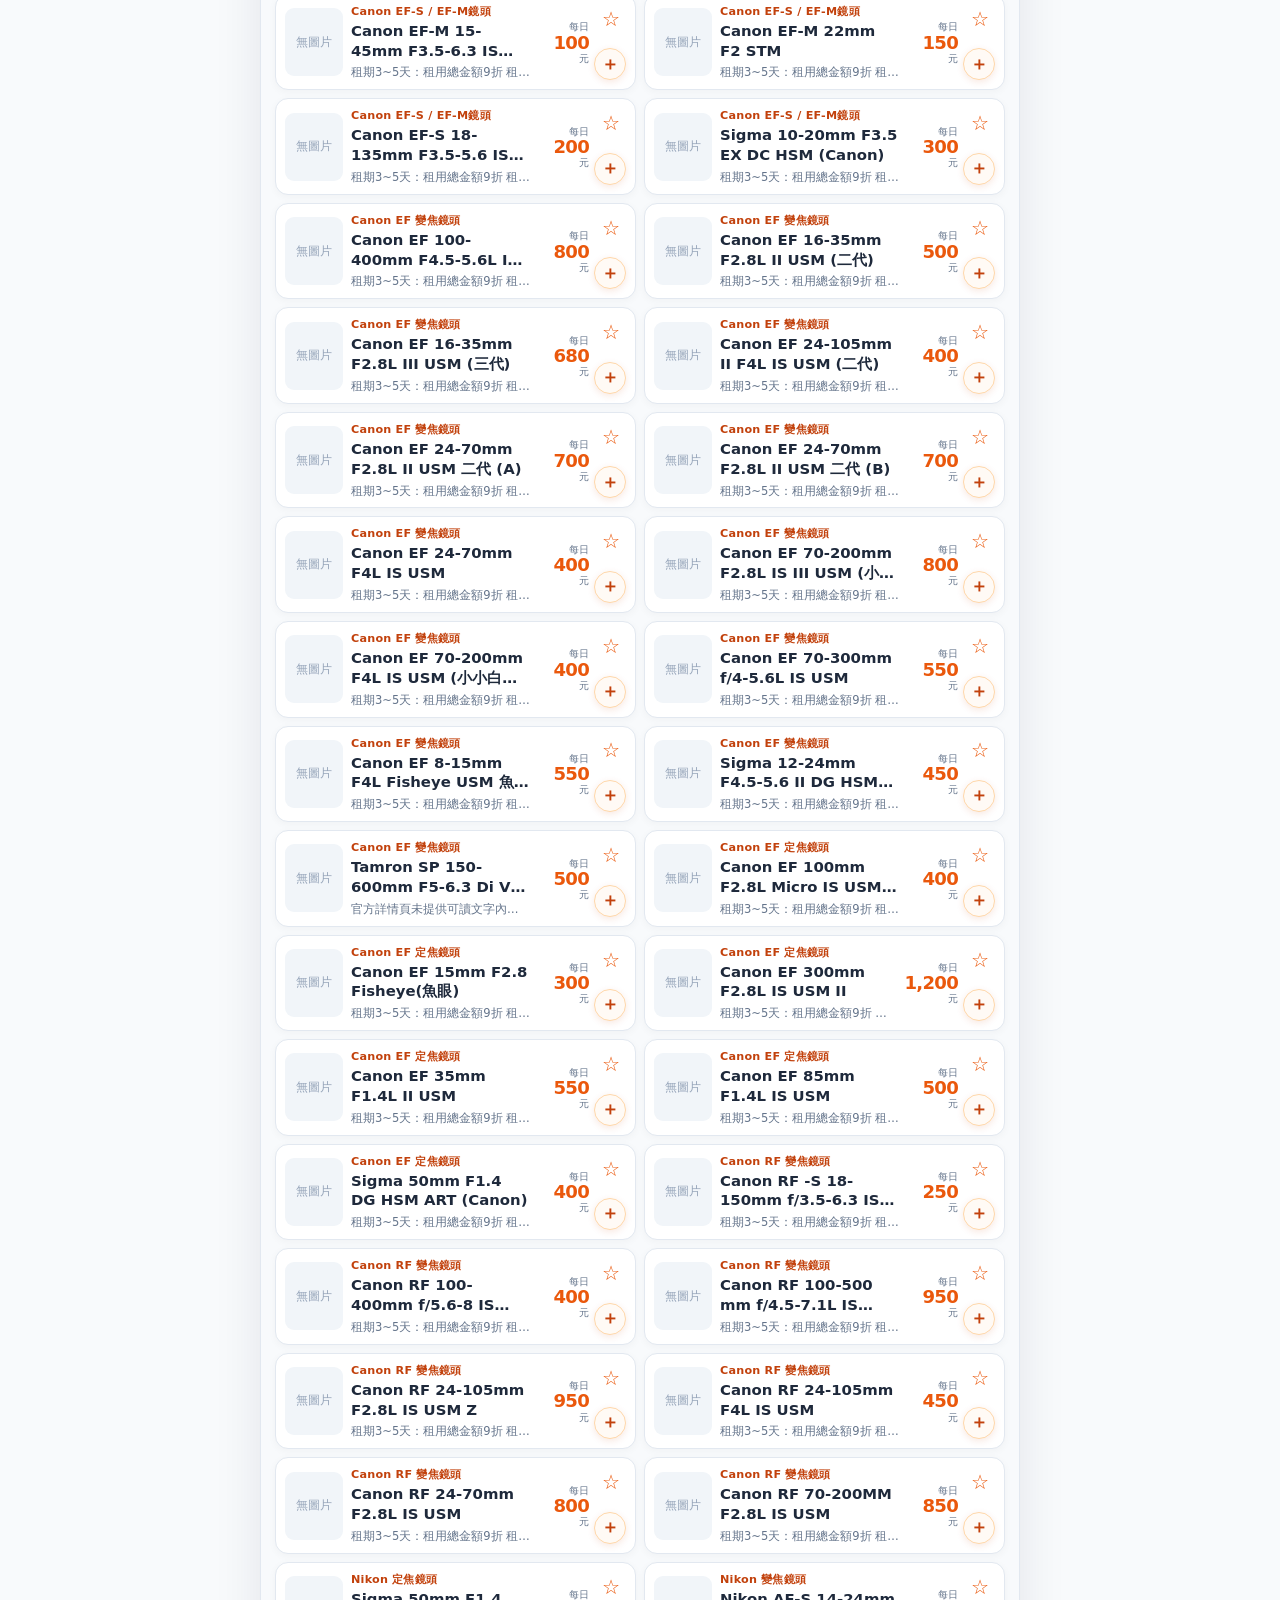
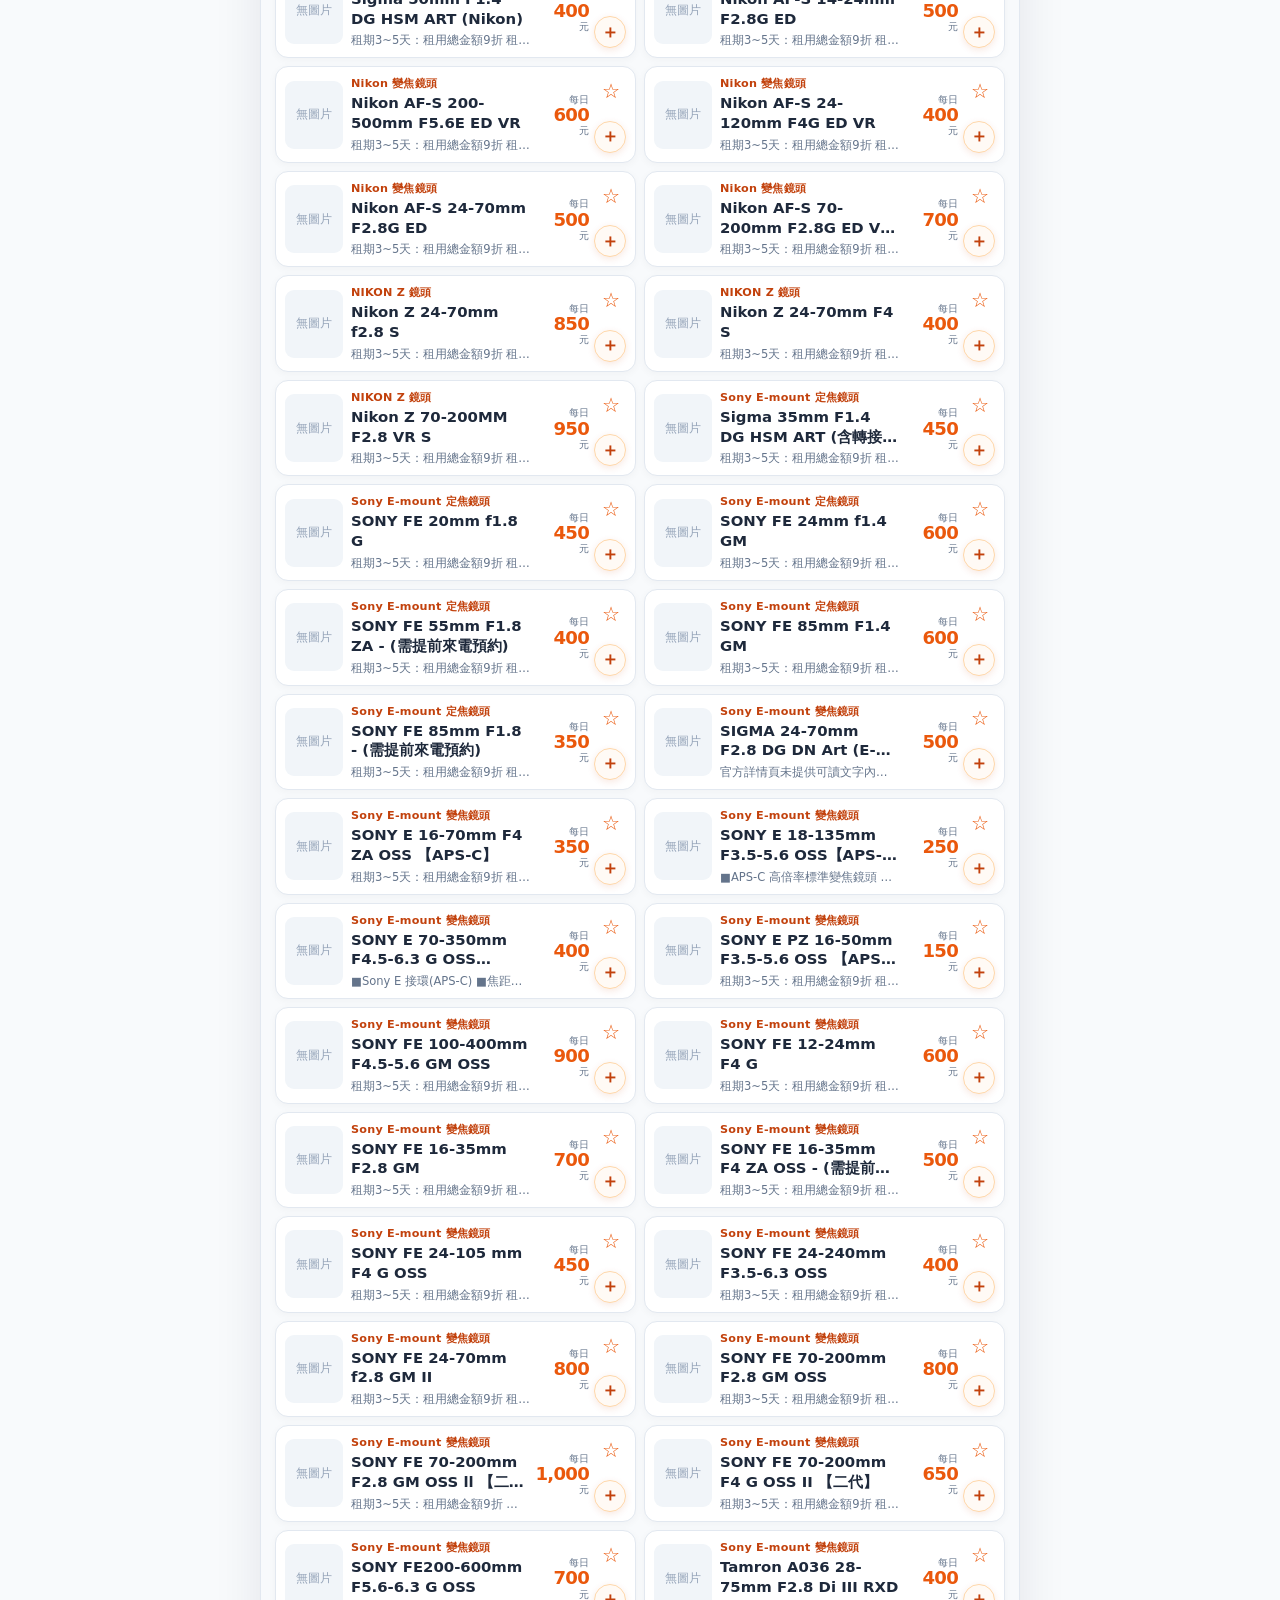
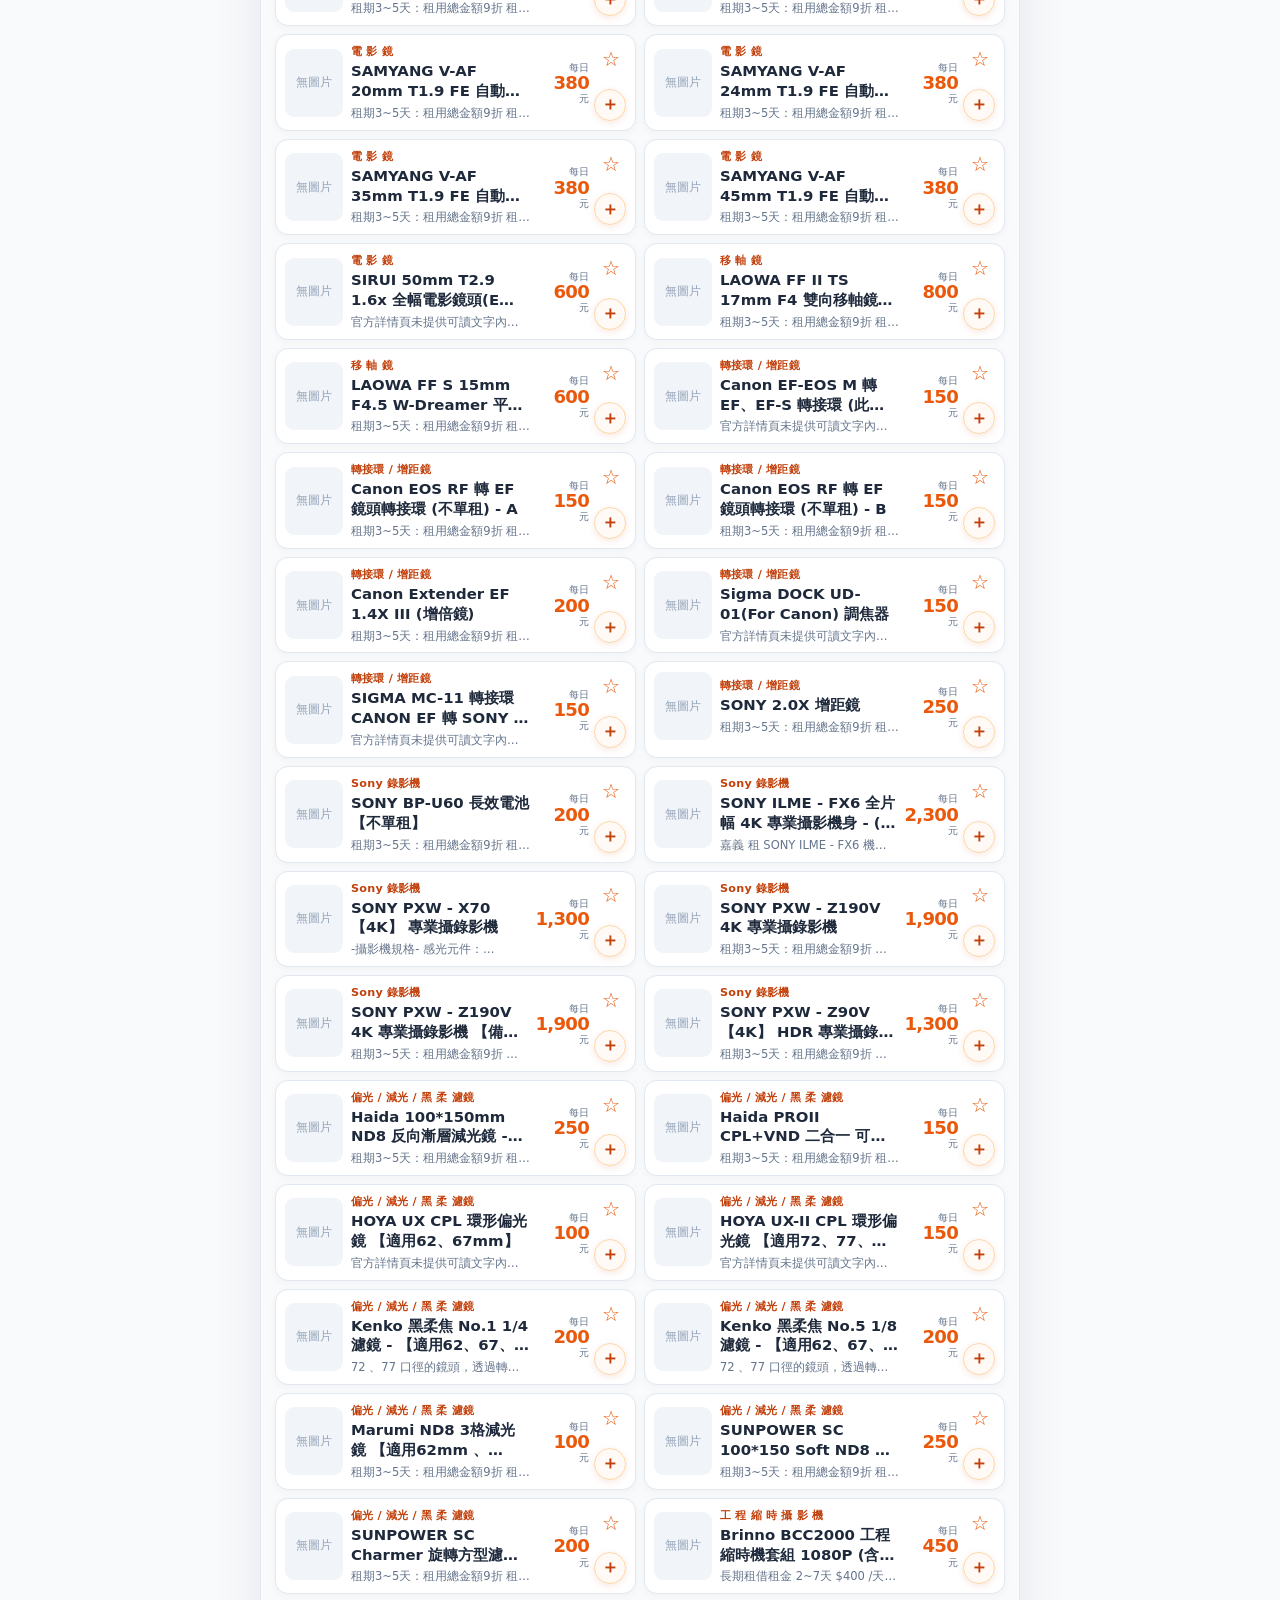
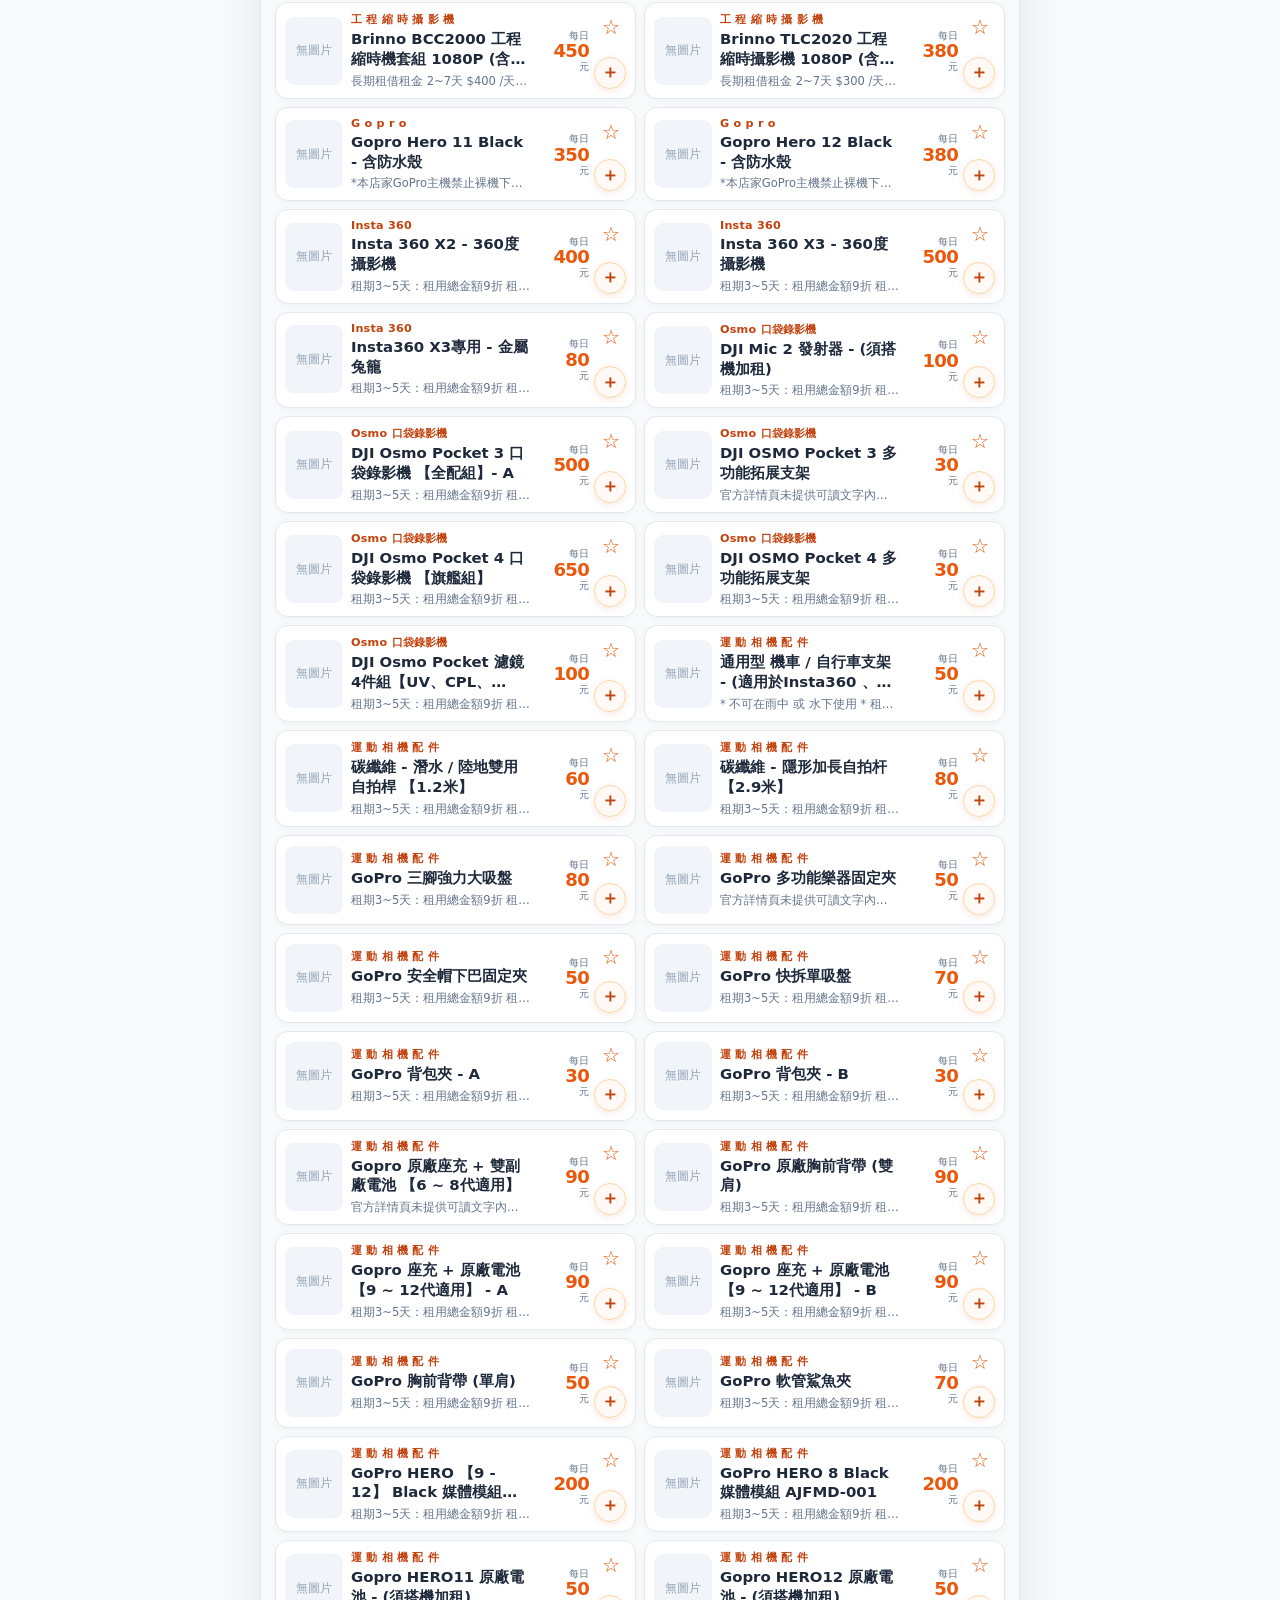
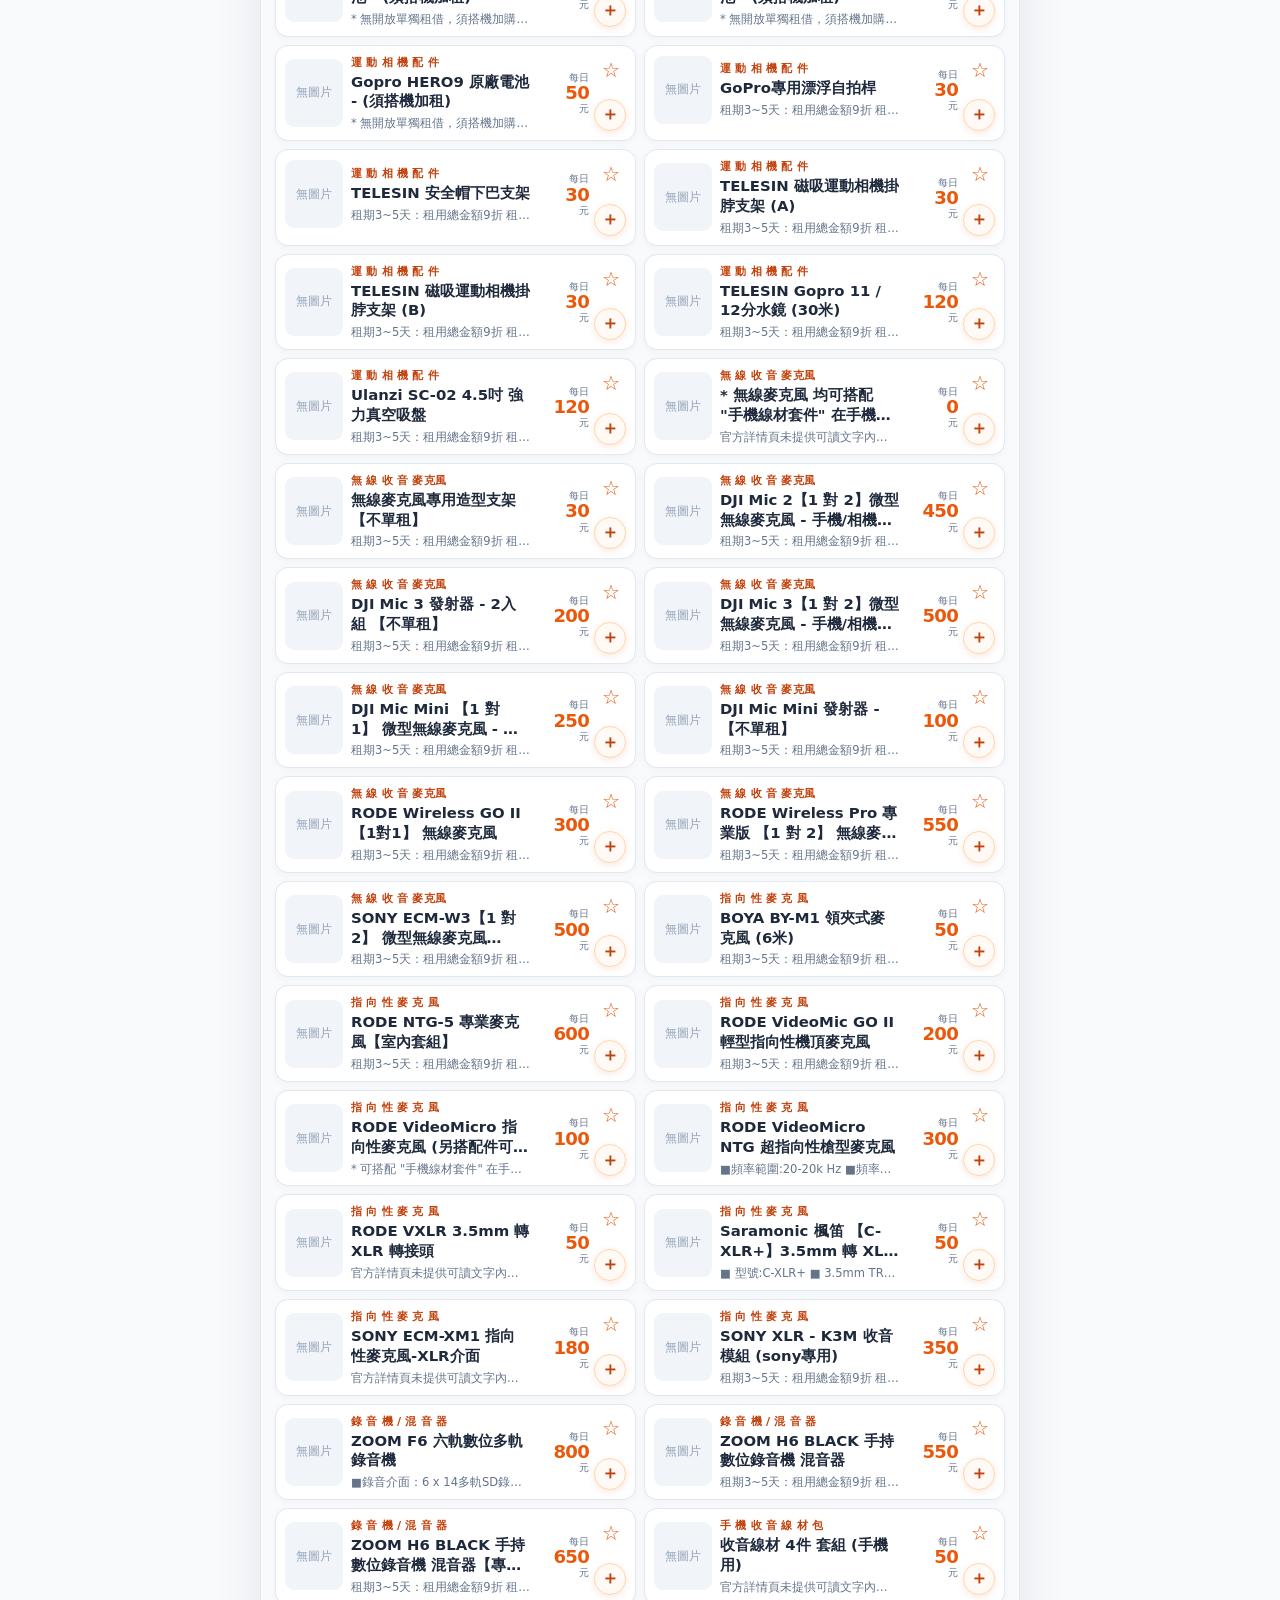
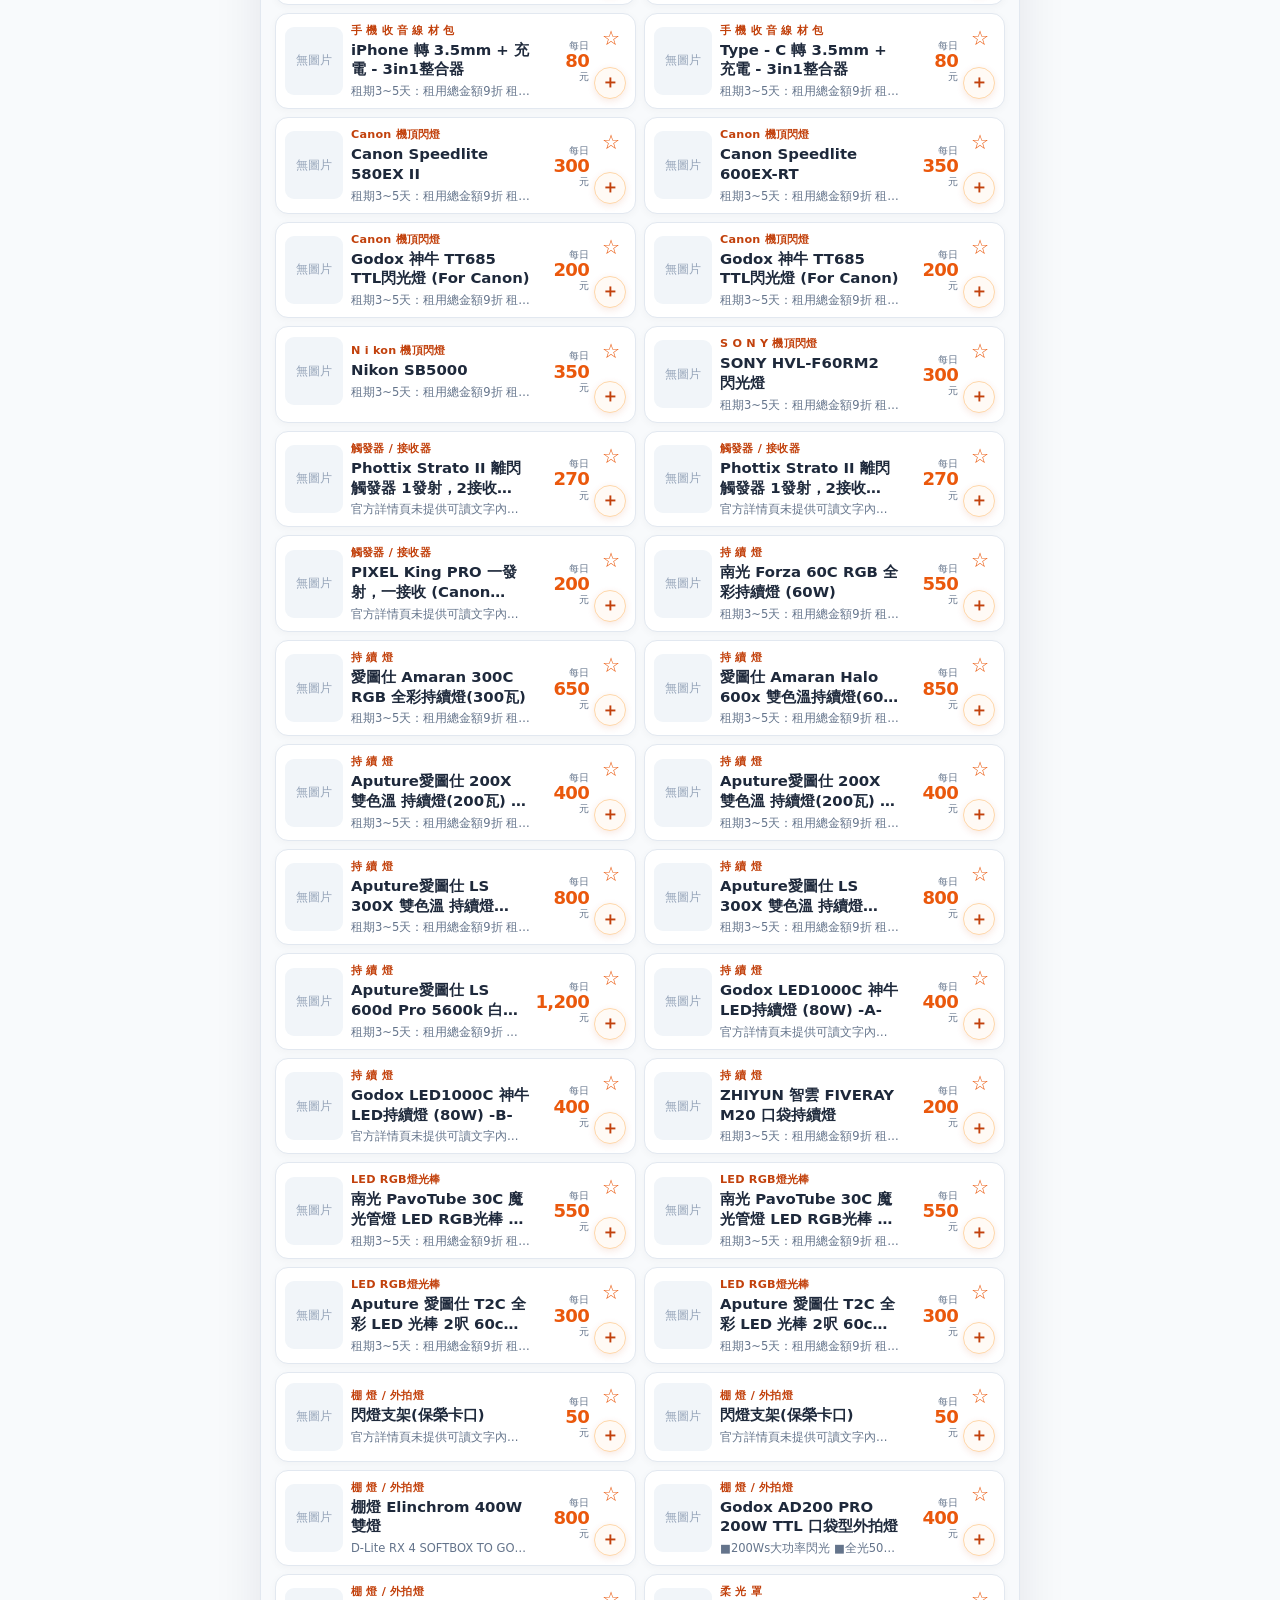
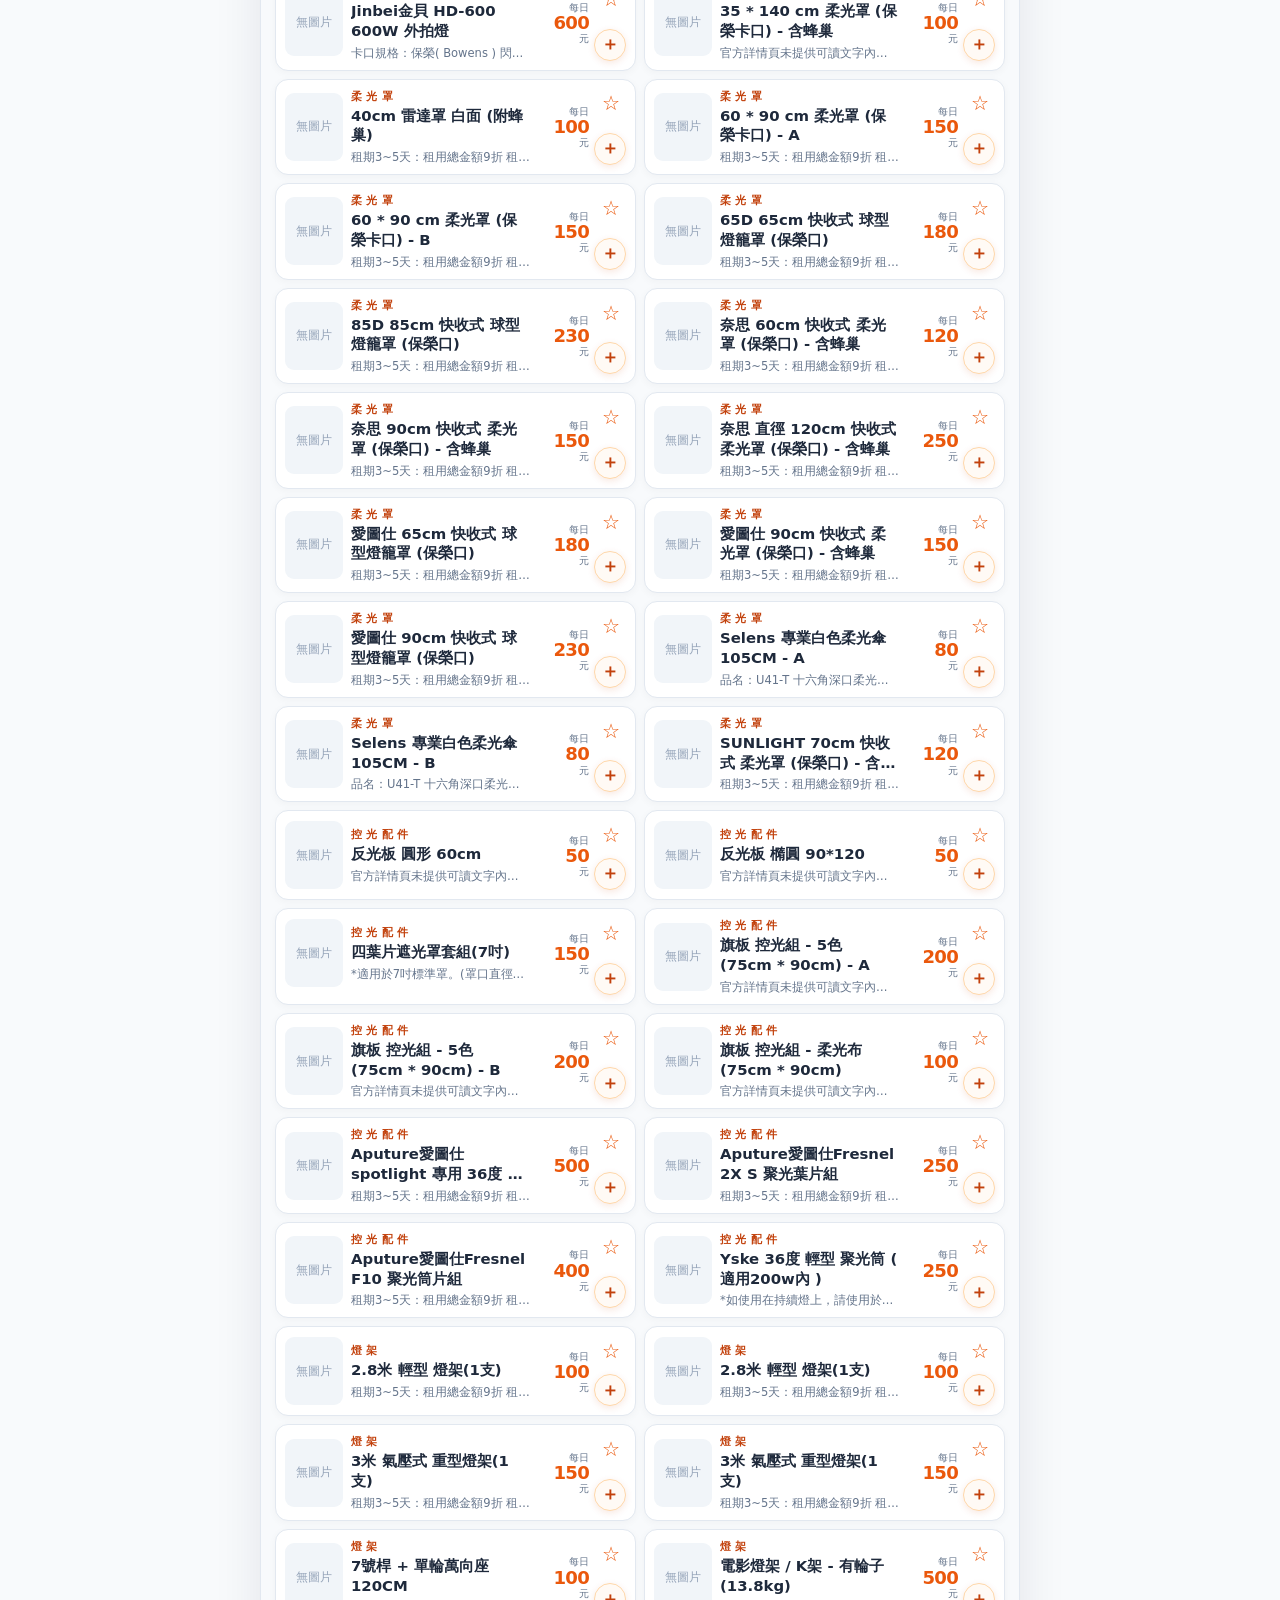
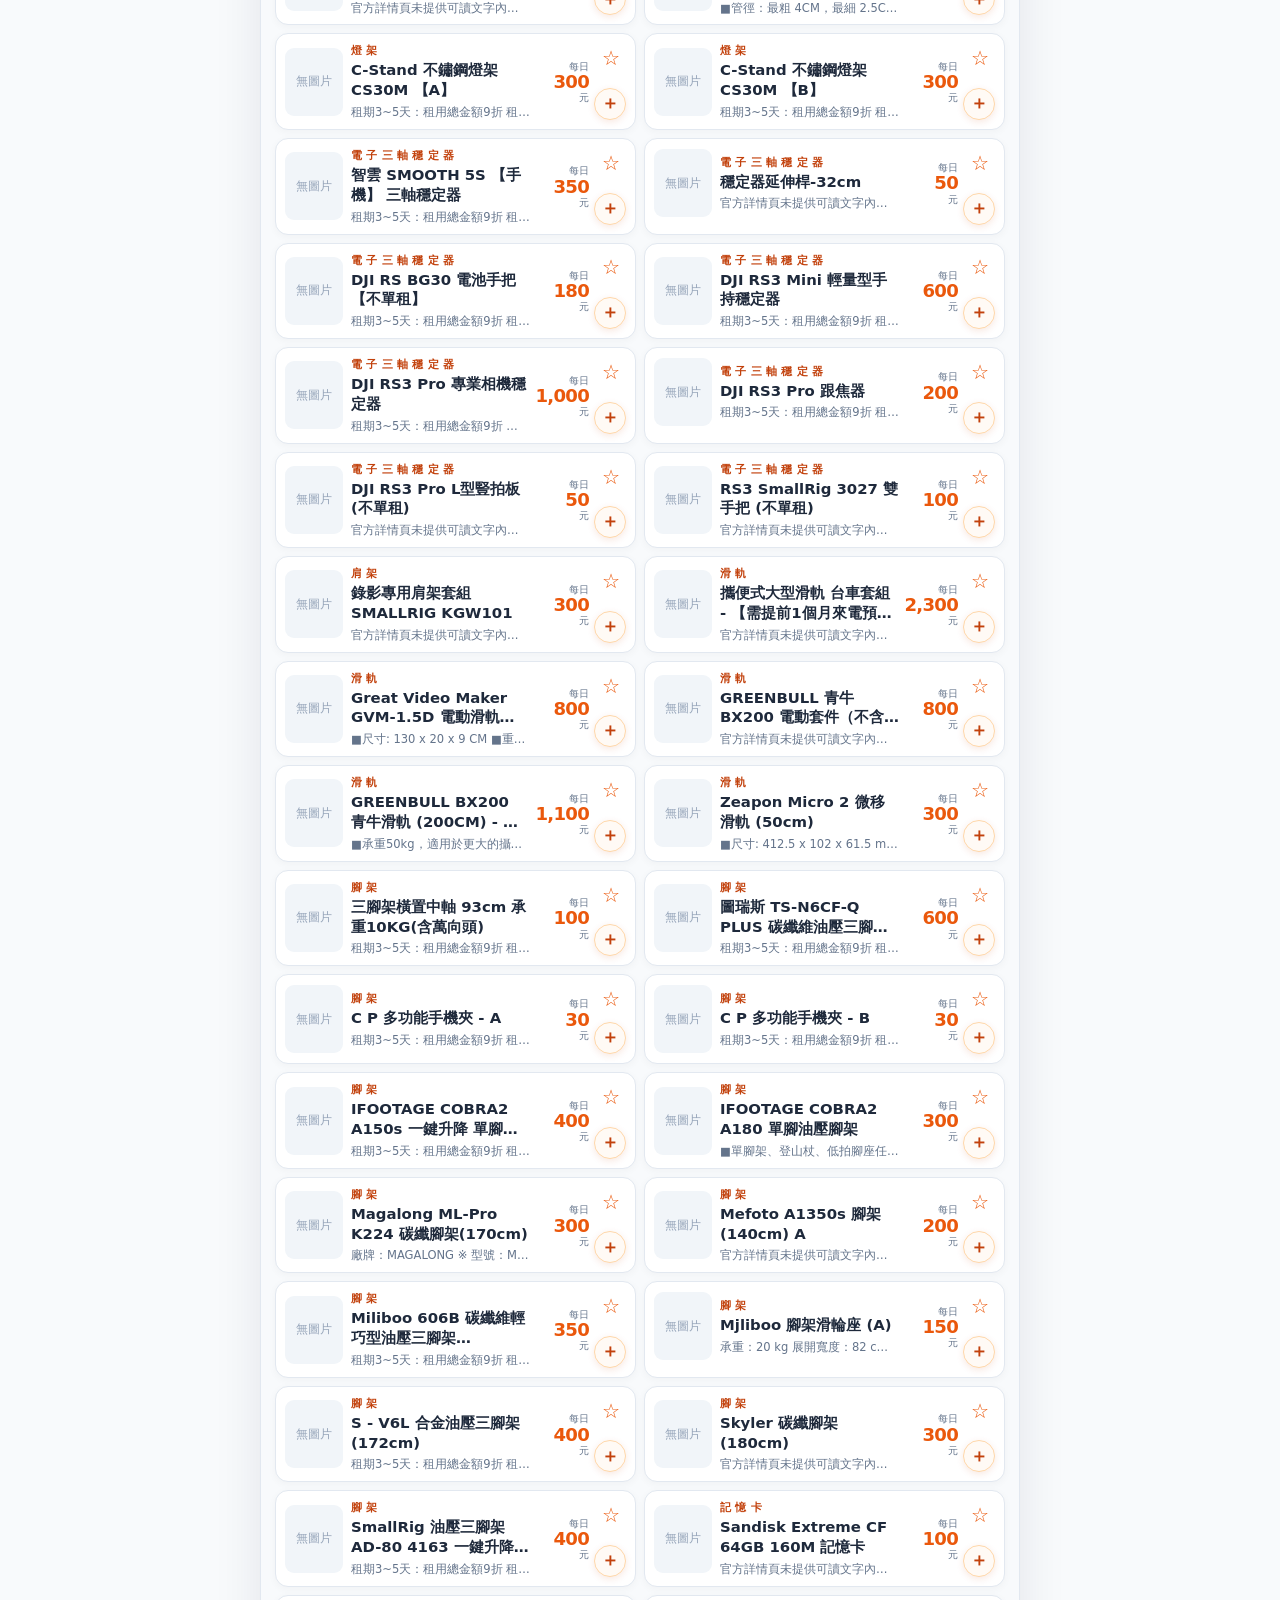
==== commit 34e53585: "feat: 加入 GA4 流量統計" ====
--- a/app/index.html
+++ b/app/index.html
@@ -1,6 +1,14 @@
 <!doctype html>
 <html lang="zh-Hant">
   <head>
+    <!-- Google tag (gtag.js) -->
+    <script async src="https://www.googletagmanager.com/gtag/js?id=G-GJ4S4Z7274"></script>
+    <script>
+      window.dataLayer = window.dataLayer || [];
+      function gtag(){dataLayer.push(arguments);}
+      gtag('js', new Date());
+      gtag('config', 'G-GJ4S4Z7274');
+    </script>
     <meta charset="utf-8">
     <meta name="viewport" content="width=device-width, initial-scale=1, viewport-fit=cover">
     <meta name="theme-color" content="#ffffff">
--- a/app/style.css
+++ b/app/style.css
@@ -54,7 +54,7 @@
 .text-button { border: 0; padding: 4px; color: var(--teal); background: transparent; font-size: .78rem; text-decoration: underline; }
 .product-list { display: grid; gap: 8px; }
 .product-card { position: relative; overflow: hidden; border: 1px solid var(--line); border-radius: 13px; background: var(--panel); box-shadow: 0 2px 8px rgba(15,23,42,.035); }
-.card-main { display: grid; grid-template-columns: 72px minmax(0, 1fr) auto; align-items: center; width: 100%; min-height: 92px; gap: 10px; border: 0; padding: 9px 42px 9px 9px; color: inherit; background: transparent; text-align: left; }
+.card-main { display: grid; grid-template-columns: 72px minmax(0, 1fr) auto; align-items: center; width: 100%; min-height: 92px; gap: 10px; border: 0; padding: 9px 46px 9px 9px; color: inherit; background: transparent; text-align: left; }
 .card-main:active { background: #f8fafc; }
 .card-image-wrap { width: 72px; height: 72px; overflow: hidden; border-radius: 9px; background: #f1f5f9; }
 .card-image-wrap::after { display: none; place-items: center; width: 100%; height: 100%; color: #94a3b8; font-size: .72rem; content: '無圖片'; }
@@ -70,7 +70,7 @@
 .rate-block strong { margin: 2px 0 1px; font-size: 1.13rem; letter-spacing: -.04em; }
 .rate-block small { color: var(--muted); font-size: .64rem; }
 .favorite-button { position: absolute; top: 7px; right: 7px; width: 34px; height: 34px; border: 0; border-radius: 50%; color: var(--accent); background: #fff; font-size: 1.26rem; line-height: 1; }
-.cart-button { position: absolute; right: 7px; bottom: 7px; display: grid; width: 38px; height: 38px; place-items: center; border: 1px solid #fed7aa; border-radius: 50%; padding: 0; color: #c2410c; background: #fffaf5; box-shadow: 0 2px 7px rgba(194,65,12,.12); font-size: 1.35rem; font-weight: 700; line-height: 1; }
+.cart-button { position: absolute; right: 9px; bottom: 9px; display: grid; width: 32px; height: 32px; place-items: center; border: 1px solid #fed7aa; border-radius: 50%; padding: 0; color: #c2410c; background: #fffaf5; box-shadow: 0 2px 7px rgba(194,65,12,.12); font-size: 1.1rem; font-weight: 700; line-height: 1; }
 .cart-button:active { color: #fff; background: var(--accent); }
 .empty-state { display: grid; gap: 6px; place-items: center; min-height: 220px; padding: 24px; border: 1px dashed #cbd5e1; border-radius: 14px; color: var(--muted); text-align: center; }
 .empty-state strong { color: var(--ink); }
@@ -147,11 +147,11 @@
   .card-image-wrap { width: 58px; height: 68px; }
 }
 @media (max-width: 350px) {
-  .card-main { grid-template-columns: 55px minmax(0, 1fr) auto; gap: 7px; padding-right: 35px; }
+  .card-main { grid-template-columns: 55px minmax(0, 1fr) auto; gap: 7px; padding-right: 40px; }
   .card-image-wrap { width: 55px; height: 65px; }
   .rate-block strong { font-size: .98rem; }
   .favorite-button { right: 3px; }
-  .cart-button { right: 3px; }
+  .cart-button { right: 6px; bottom: 7px; }
 }
 @media print {
   @page { margin: 10mm; }
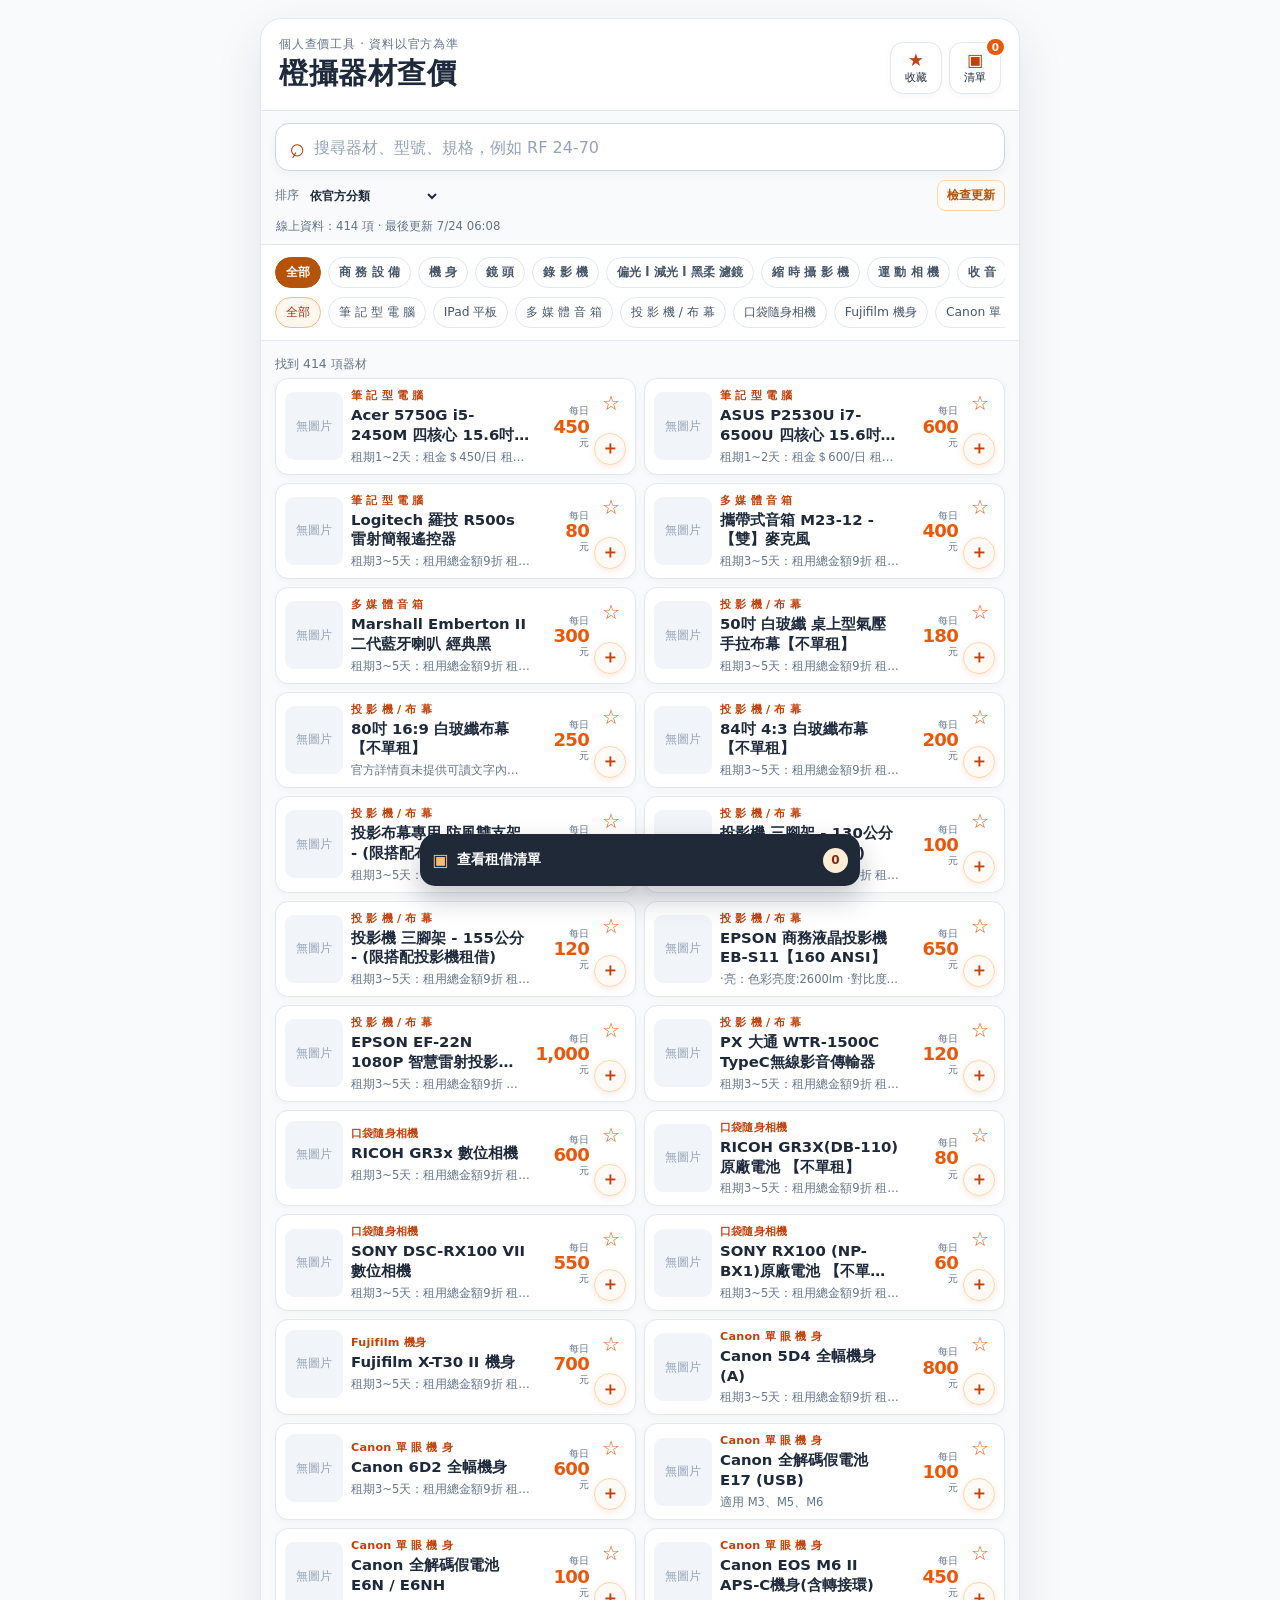
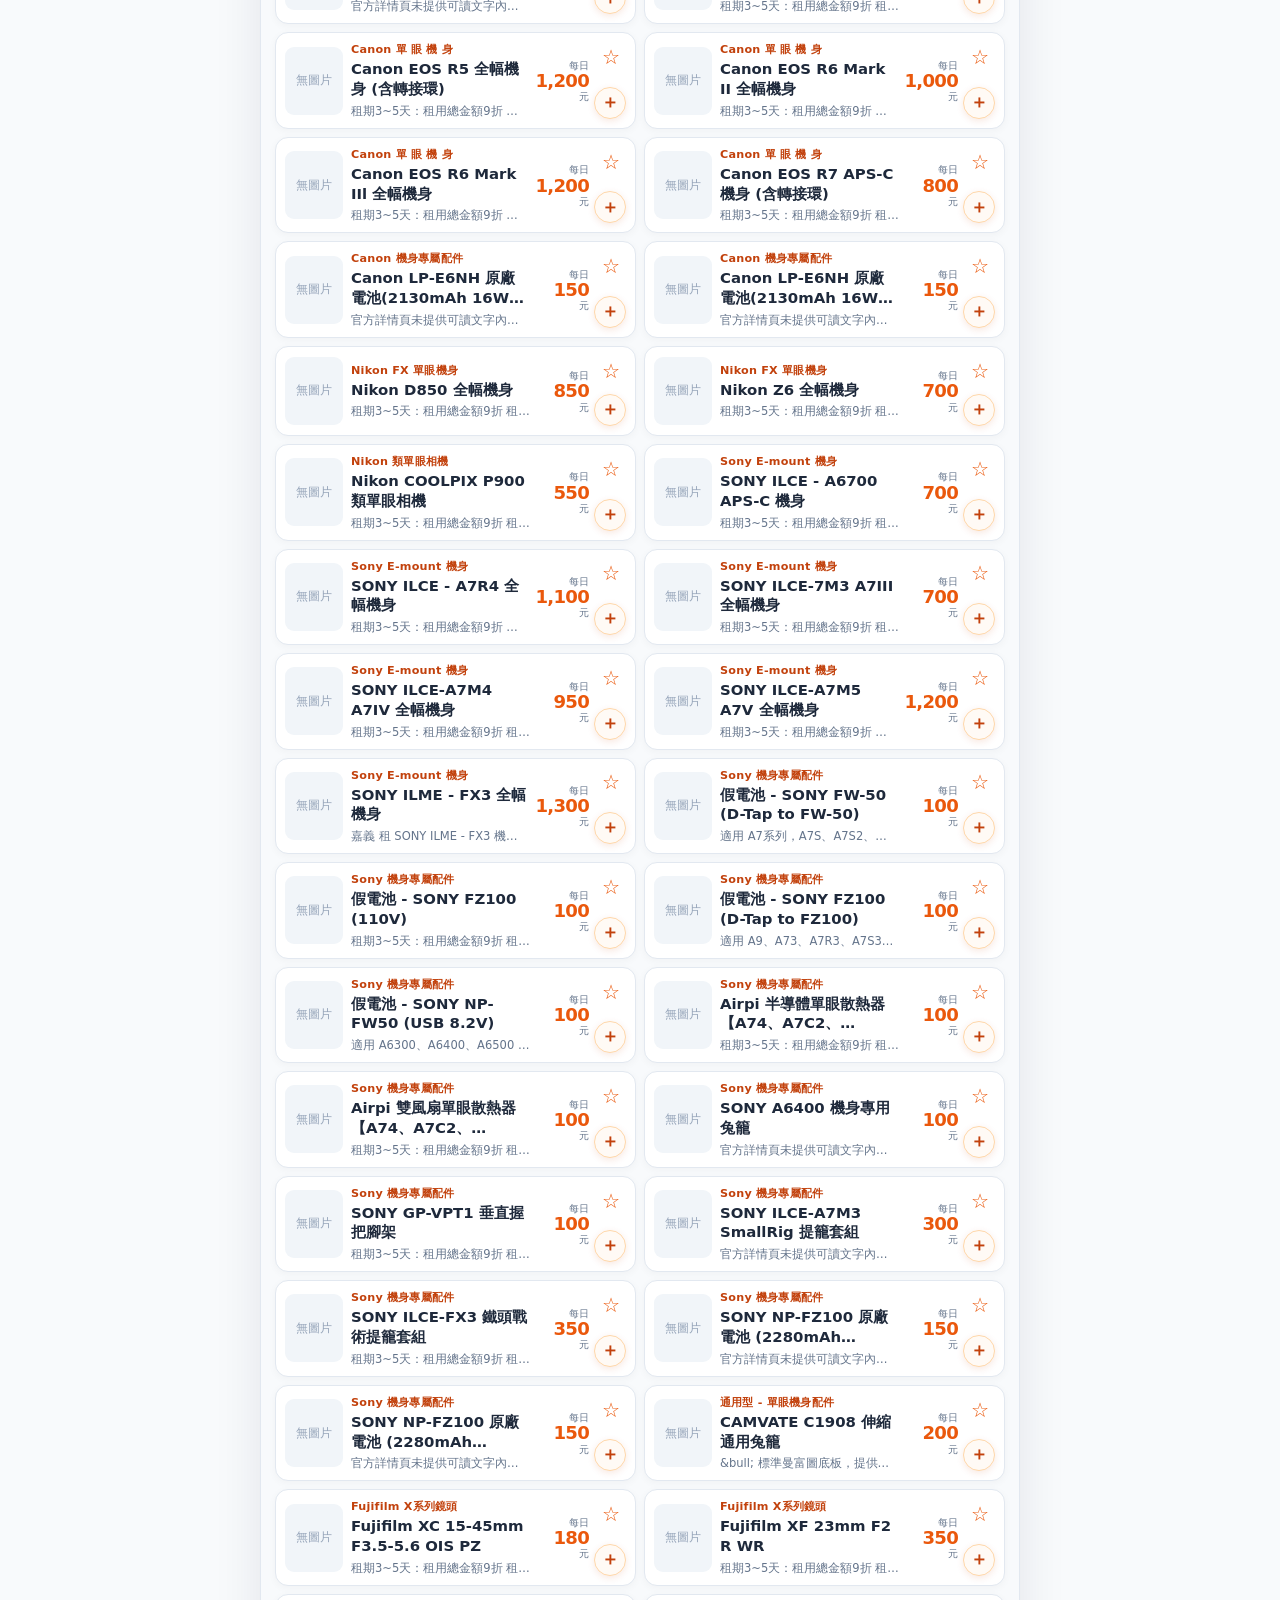
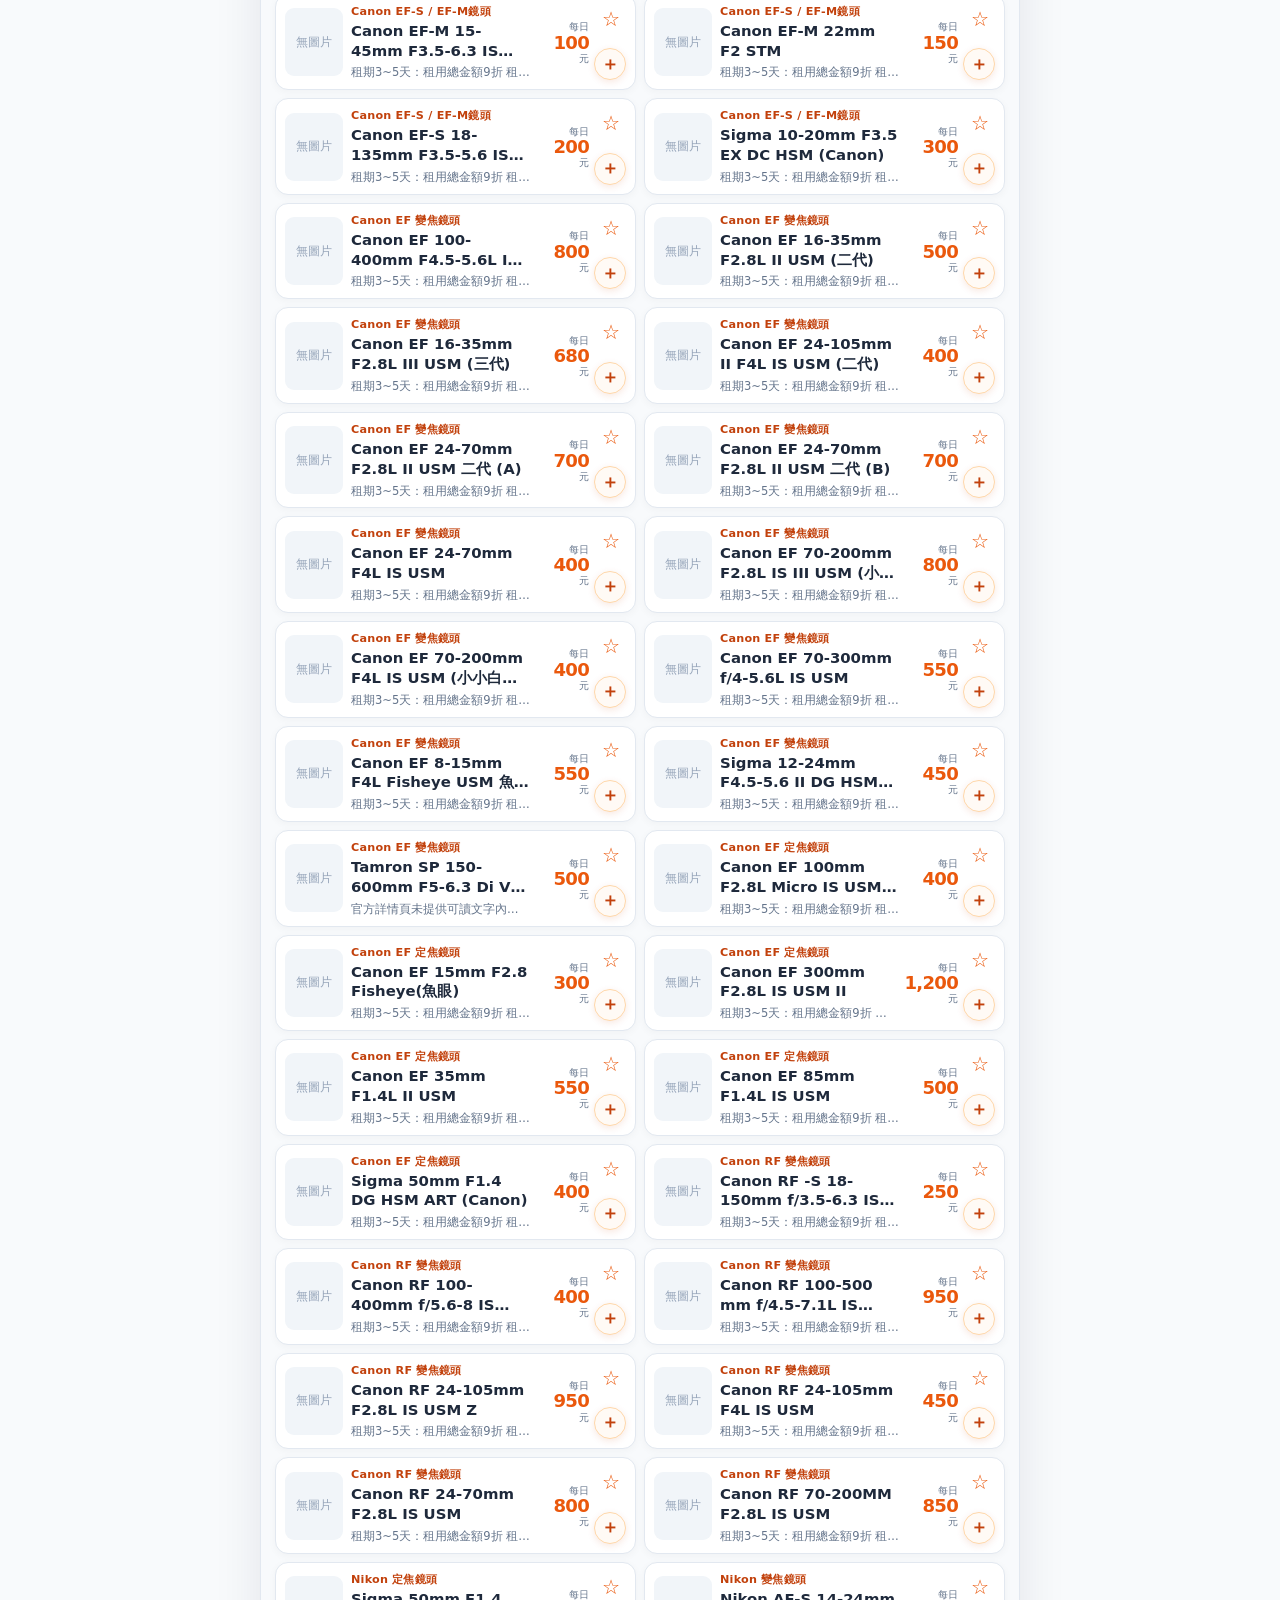
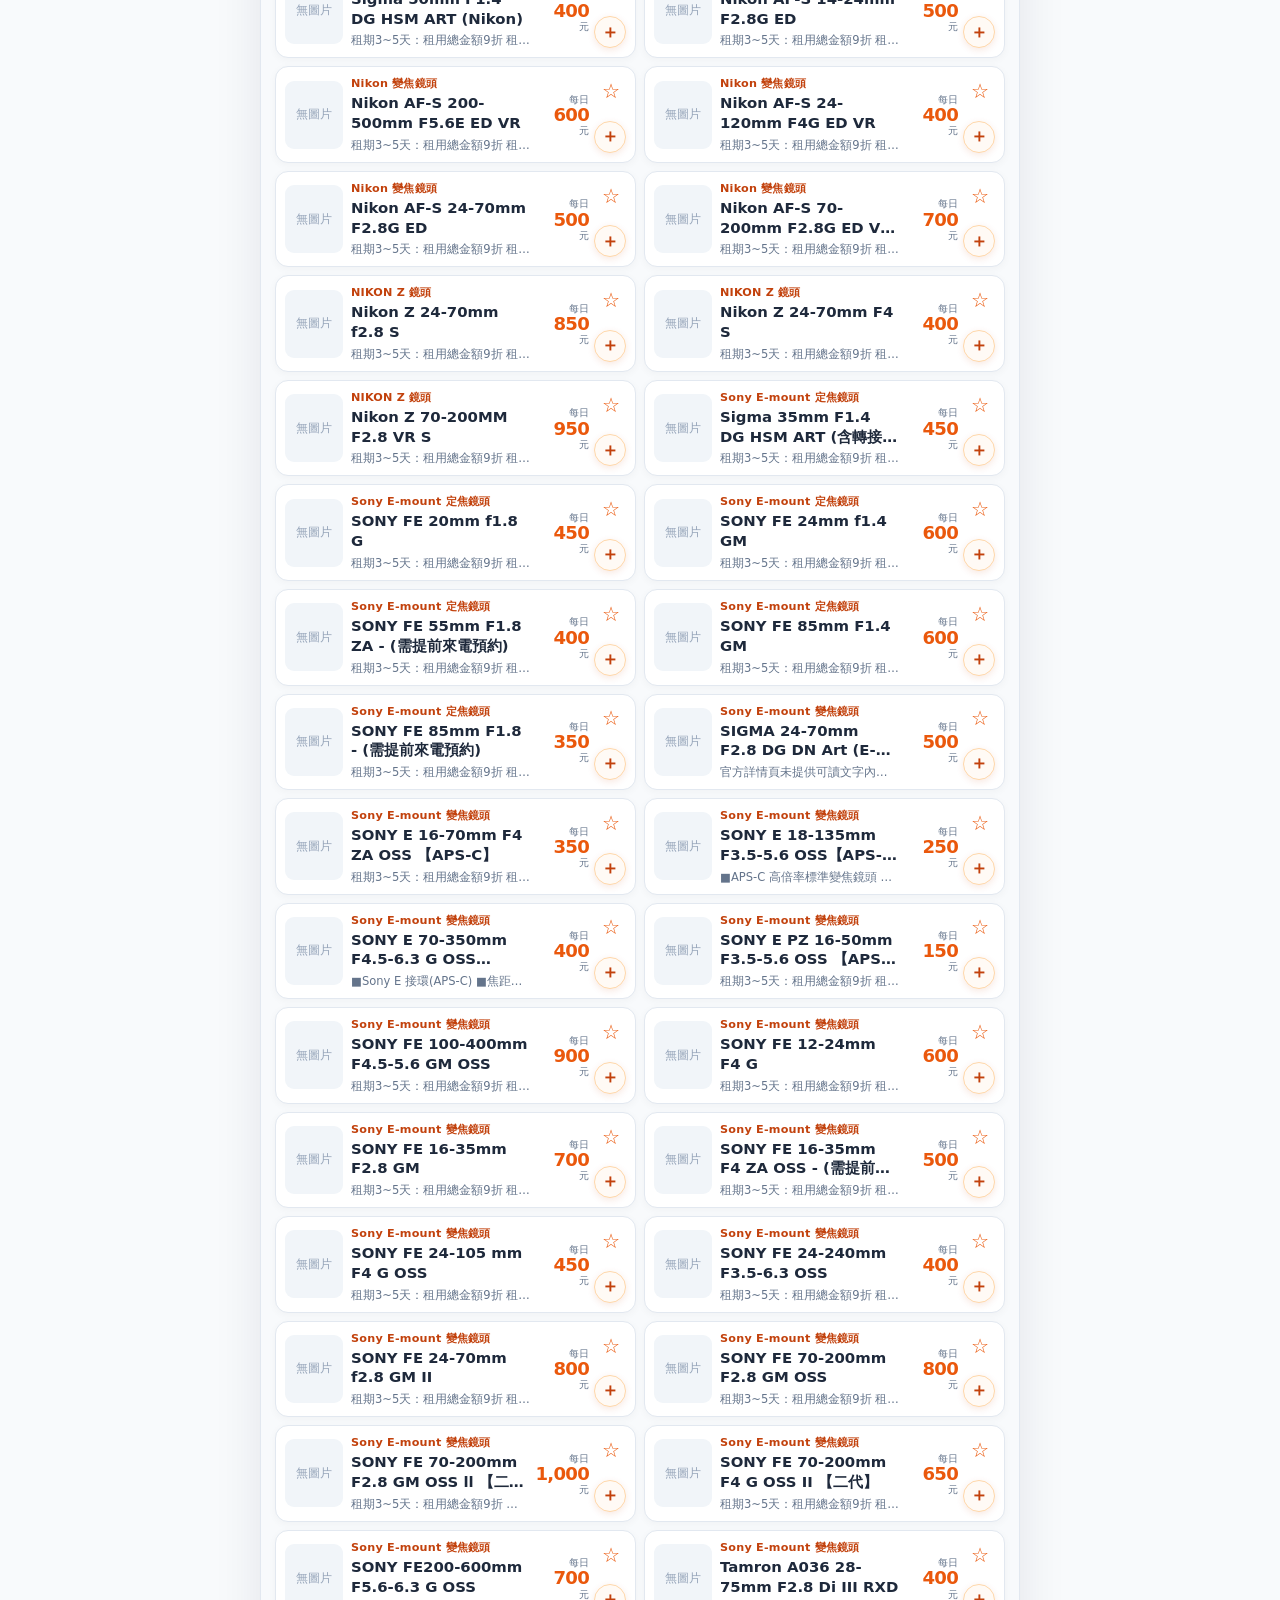
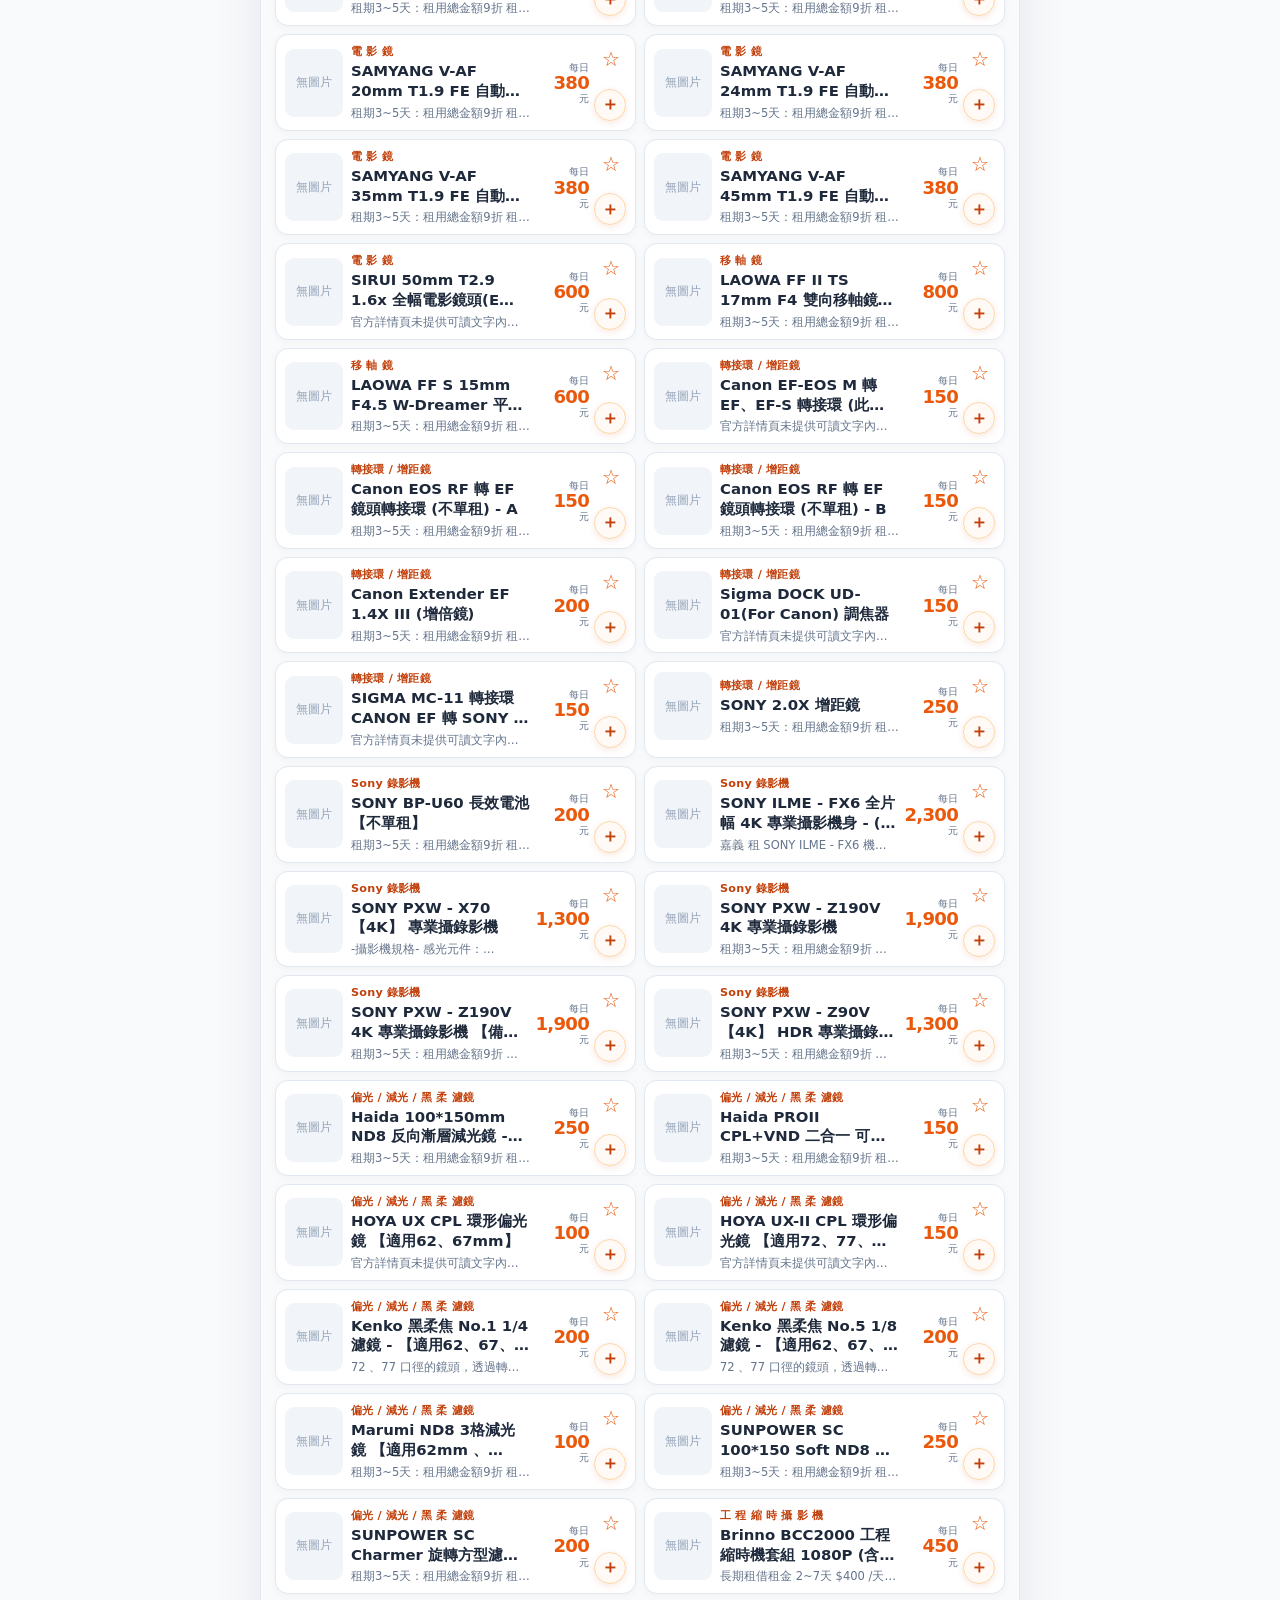
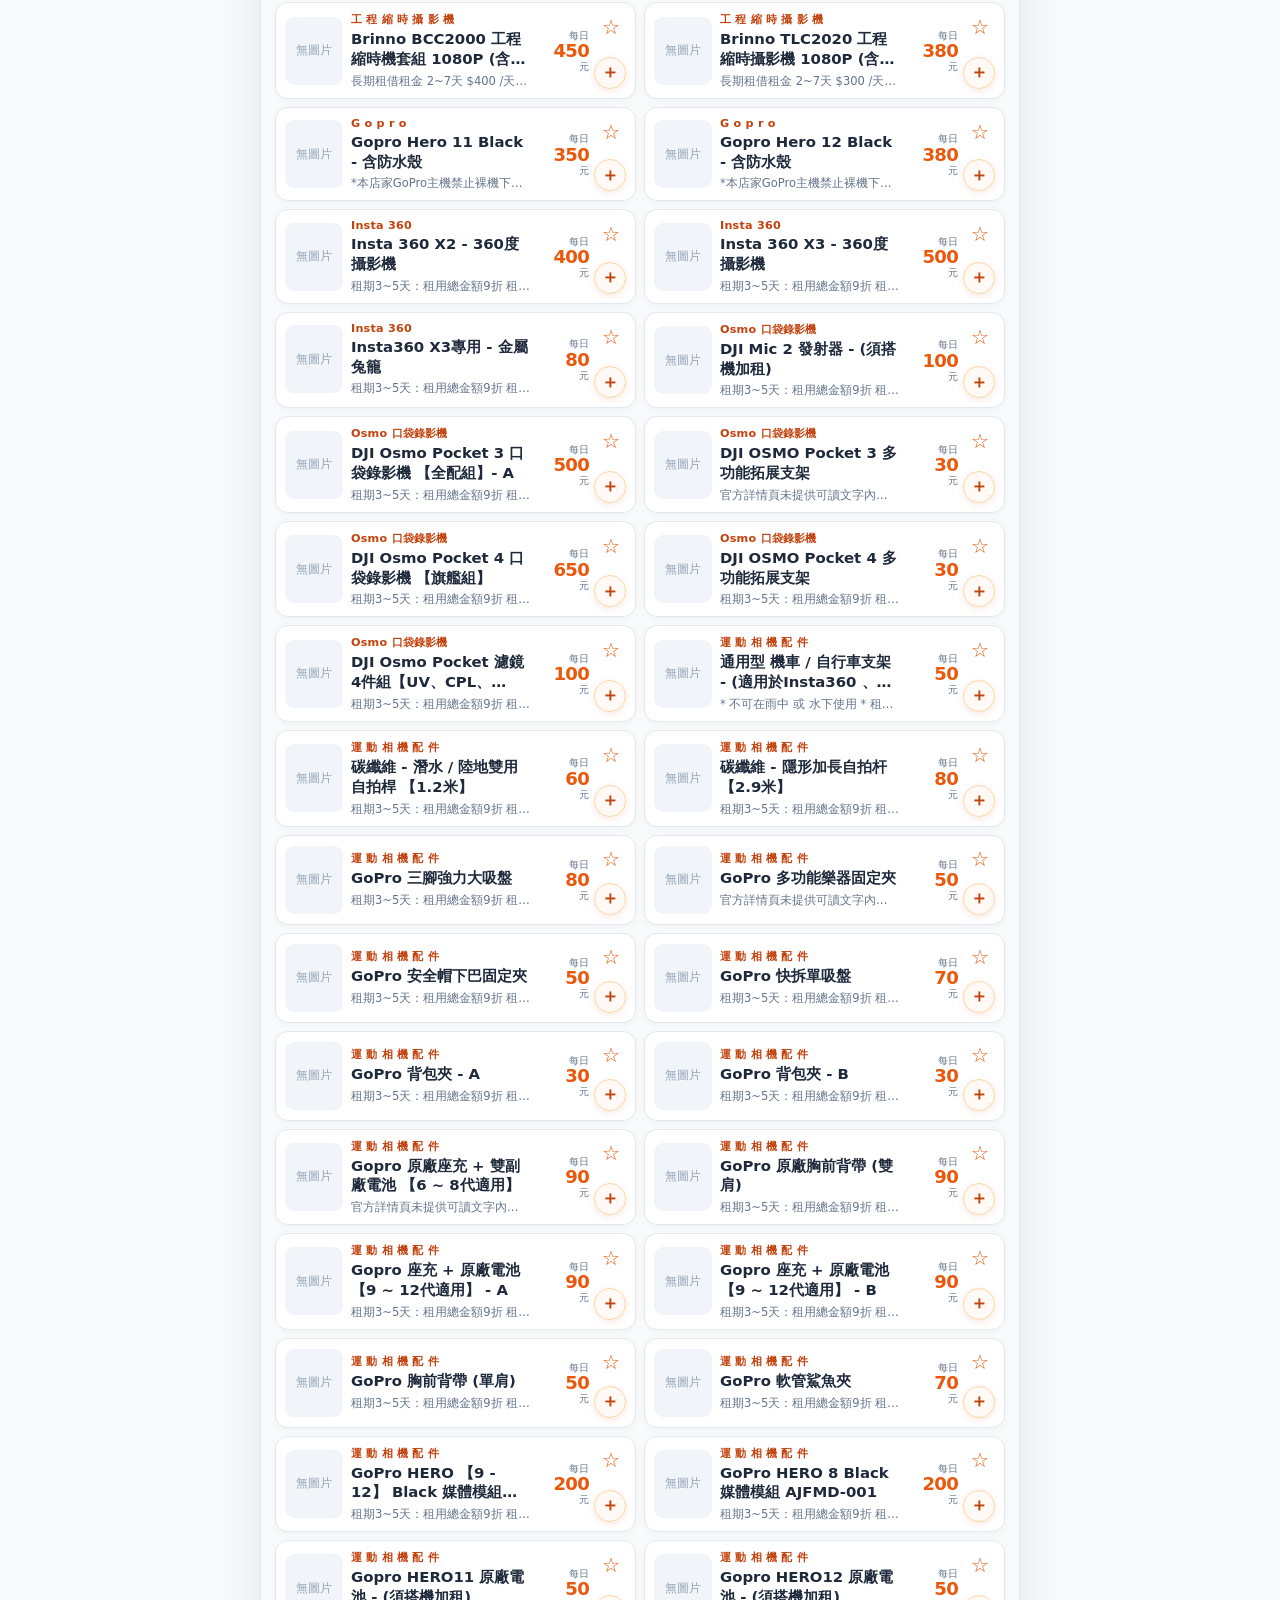
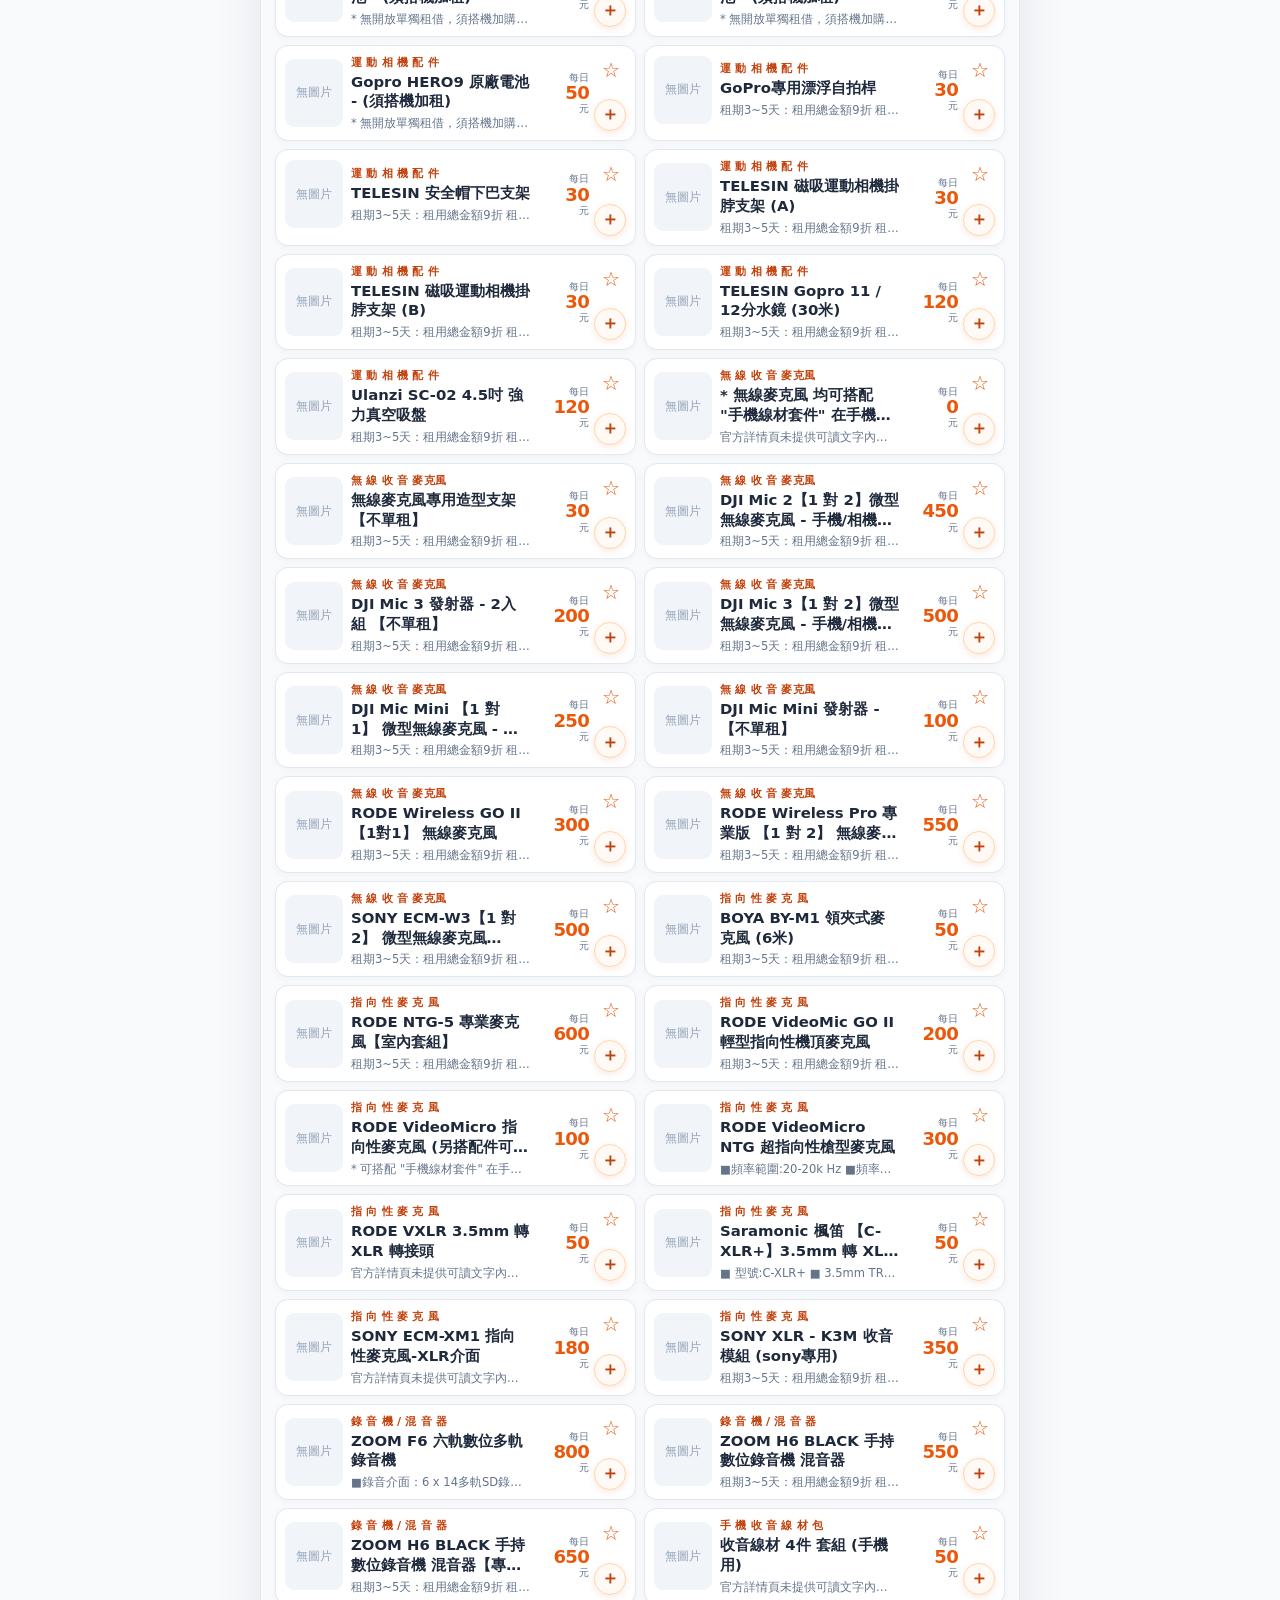
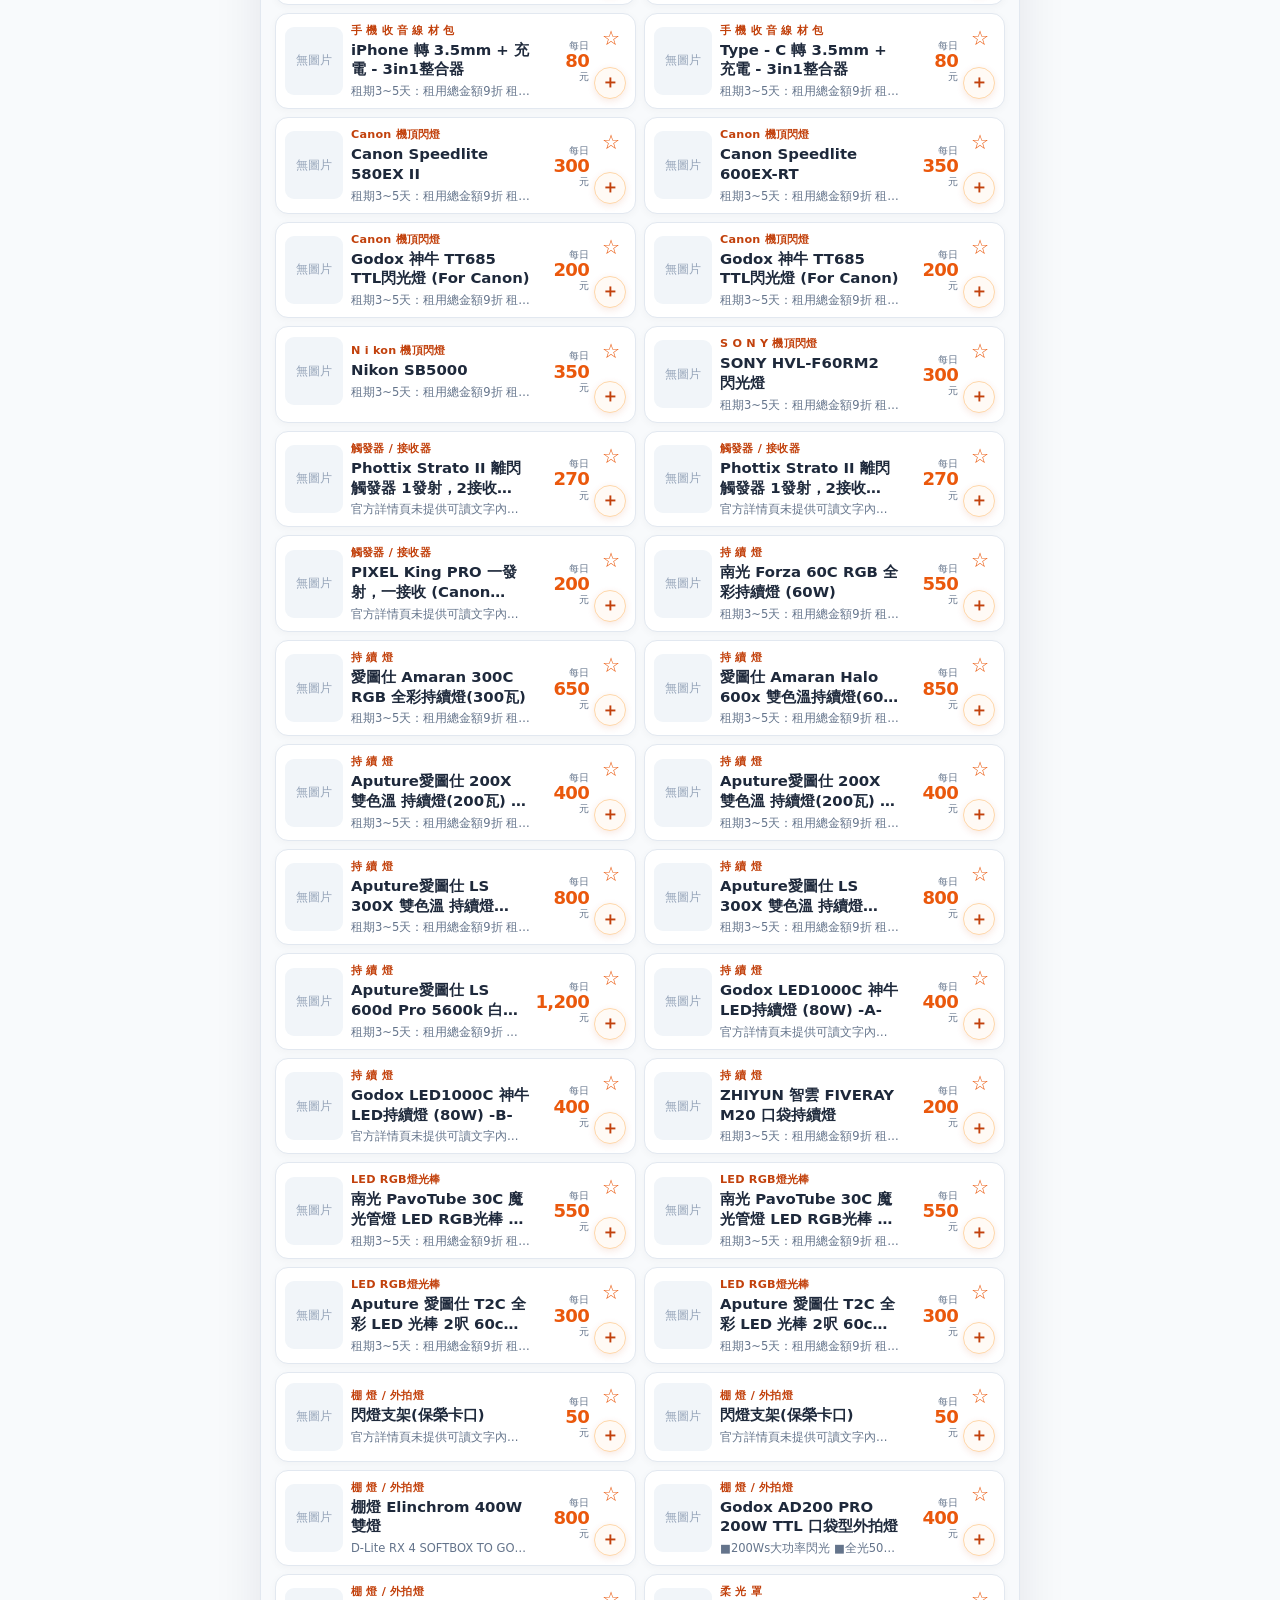
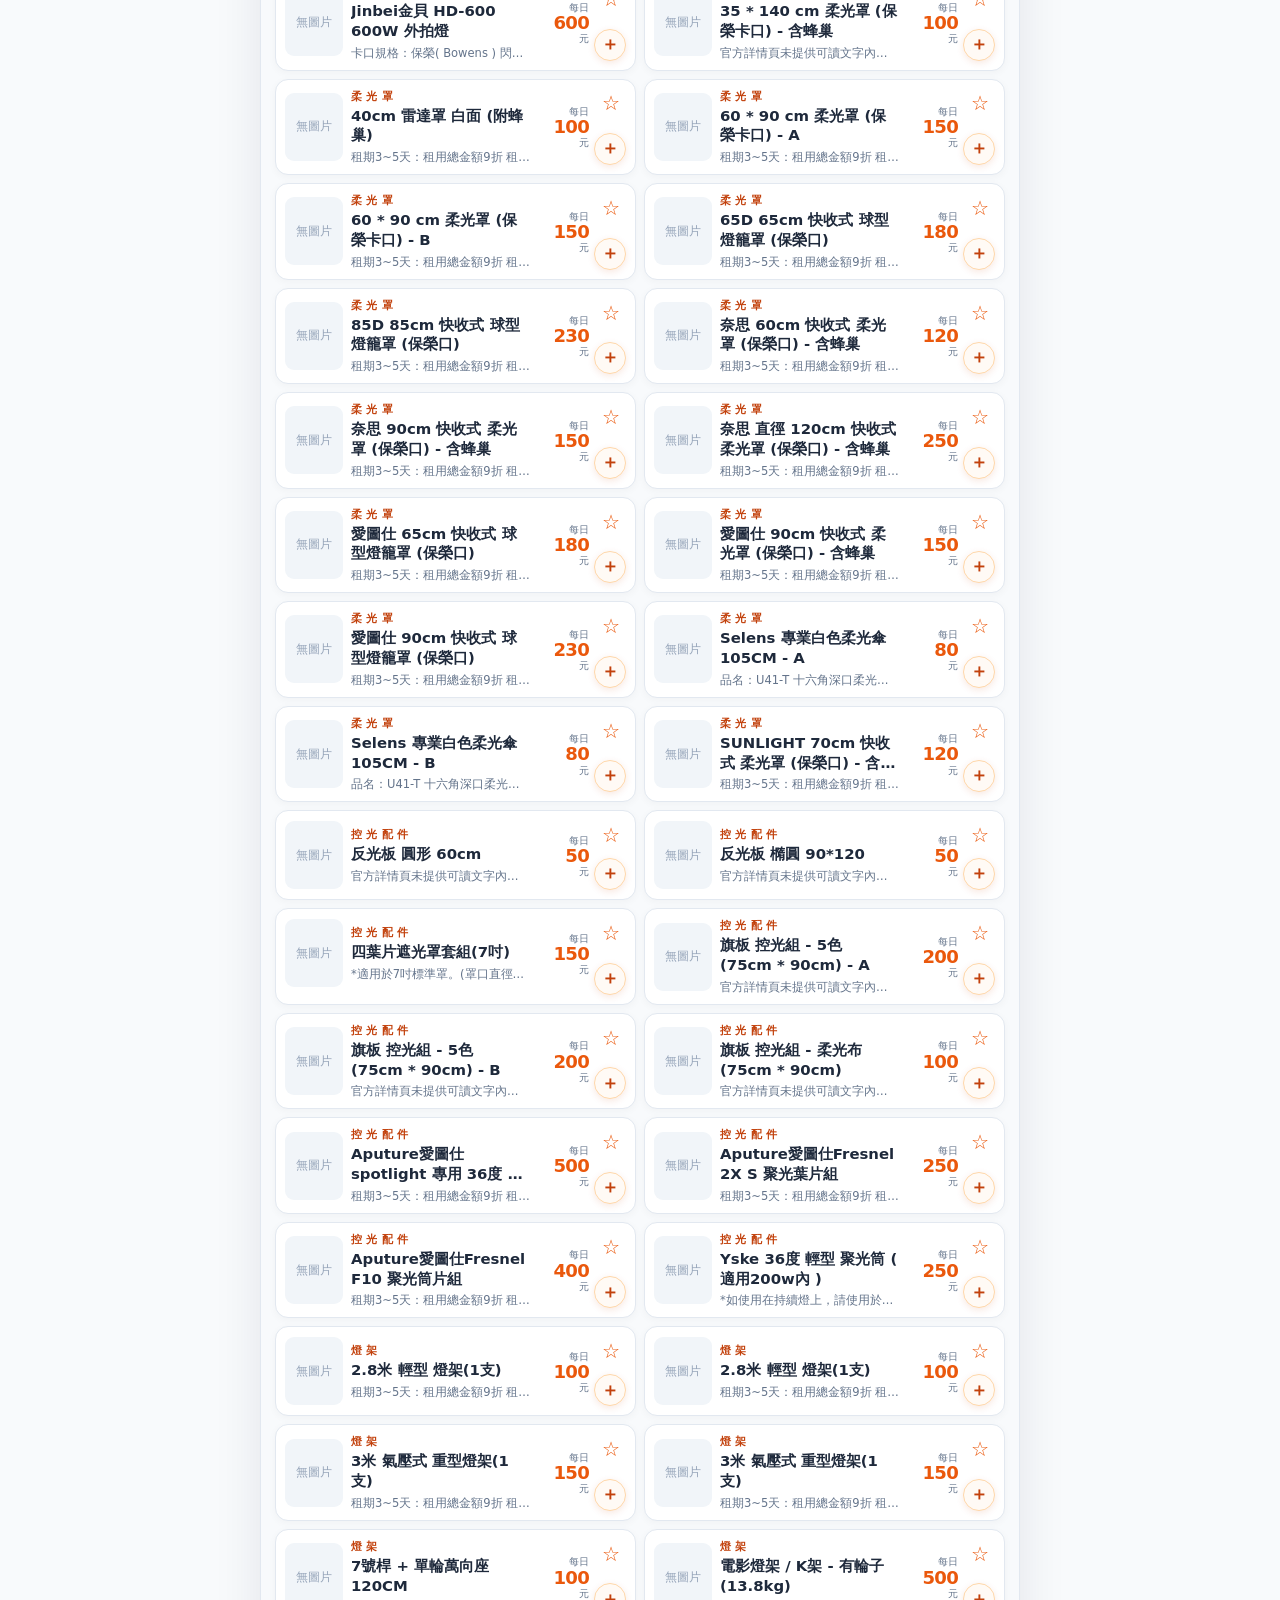
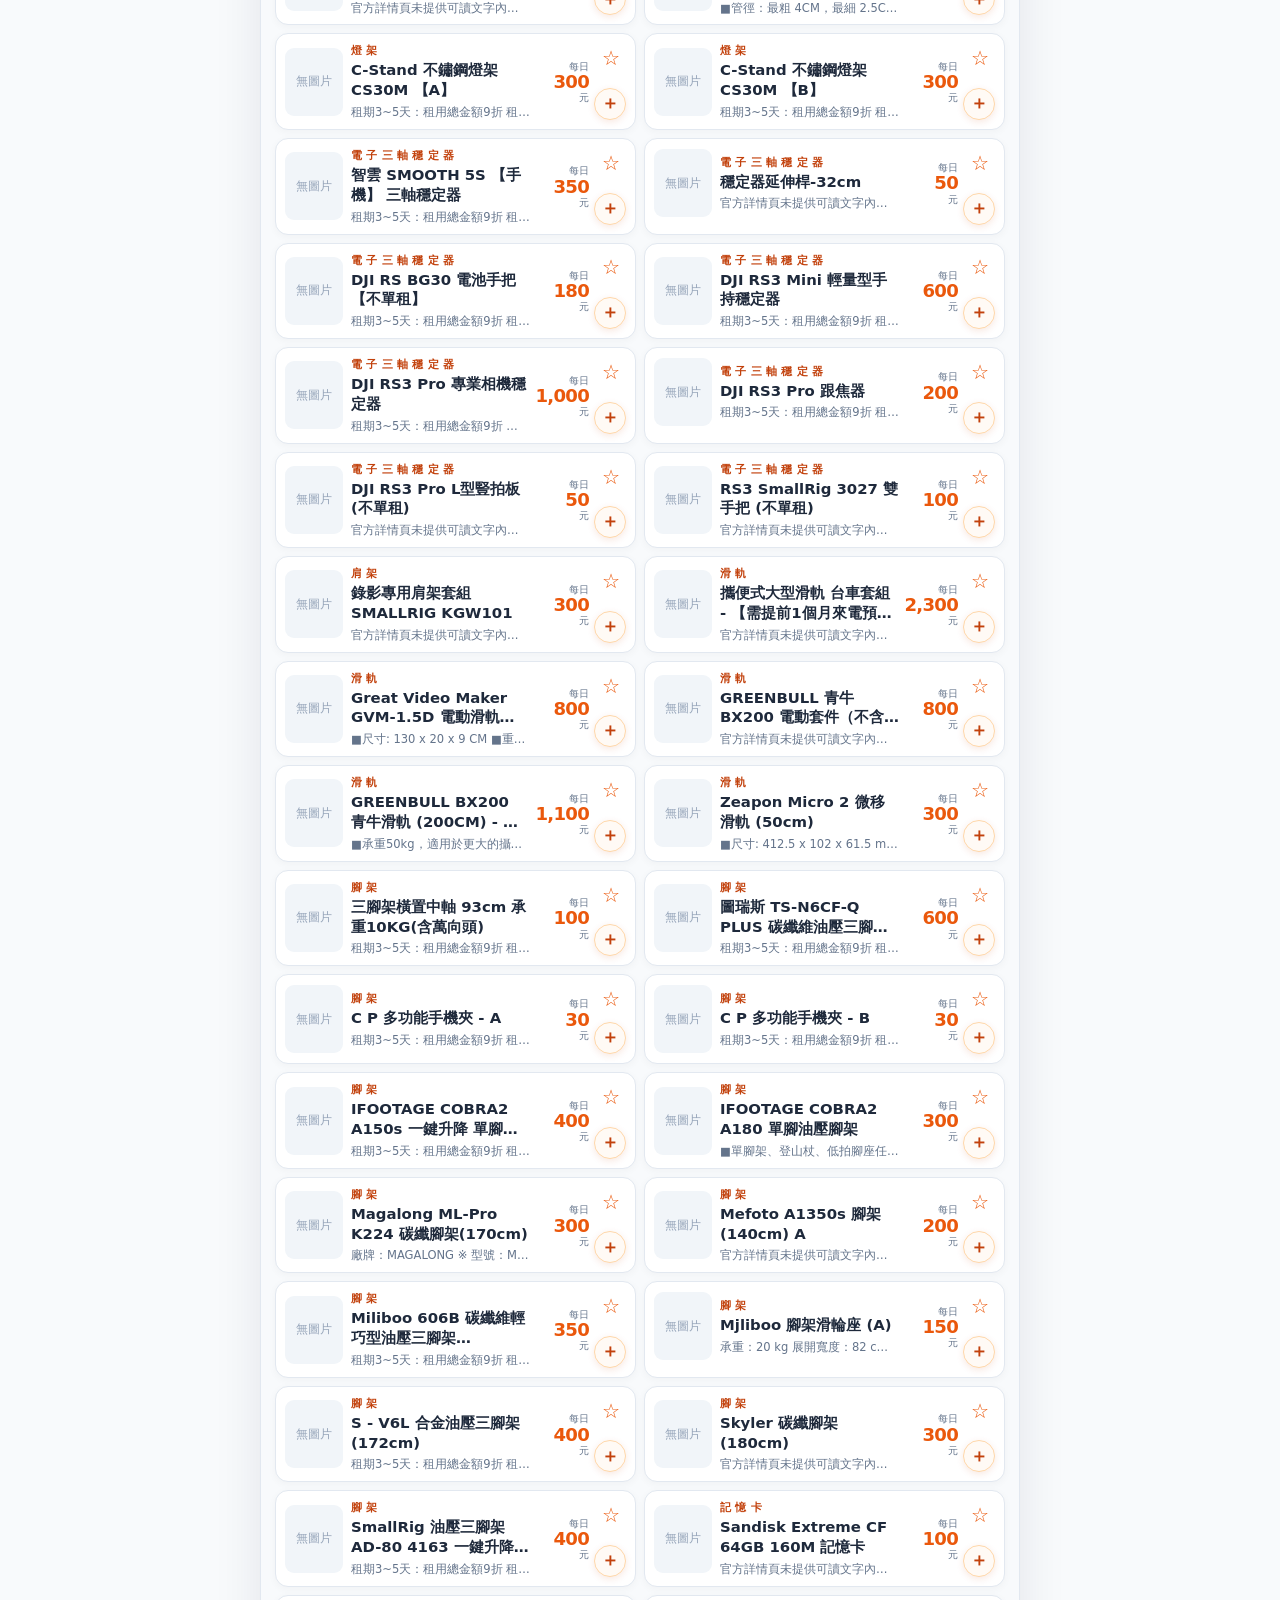
==== commit f0401817: "logo更新" ====
--- a/app/index.html
+++ b/app/index.html
@@ -12,12 +12,93 @@
     <meta charset="utf-8">
     <meta name="viewport" content="width=device-width, initial-scale=1, viewport-fit=cover">
     <meta name="theme-color" content="#ffffff">
-    <meta name="description" content="橙攝公開器材價目與品項詳情的個人手機查詢工具。">
+    <meta name="description" content="快速搜尋橙攝公開攝影器材租借價目，包含相機、鏡頭、燈光、收音與穩定器等分類的每日租金、押金、本票及公開規格。資料每日更新，以官方網站為準。">
+    <meta name="robots" content="index, follow, max-image-preview:large, max-snippet:-1, max-video-preview:-1">
+    <meta name="googlebot" content="index, follow, max-image-preview:large, max-snippet:-1, max-video-preview:-1">
+    <link rel="canonical" href="https://ryanlin02.github.io/ogphoto-price-pwa/app/">
+    <link rel="alternate" hreflang="zh-Hant-TW" href="https://ryanlin02.github.io/ogphoto-price-pwa/app/">
+    <link rel="alternate" hreflang="x-default" href="https://ryanlin02.github.io/ogphoto-price-pwa/app/">
+    <link rel="preconnect" href="https://www.googletagmanager.com">
+    <link rel="preconnect" href="https://www.google-analytics.com">
+    <meta property="og:locale" content="zh_TW">
+    <meta property="og:type" content="website">
+    <meta property="og:site_name" content="橙攝器材查價">
+    <meta property="og:title" content="橙攝器材查價｜攝影器材租借價格與規格快速查詢">
+    <meta property="og:description" content="快速查詢相機、鏡頭、燈光、收音與穩定器等公開租借價格、押金及規格，資料每日更新。">
+    <meta property="og:url" content="https://ryanlin02.github.io/ogphoto-price-pwa/app/">
+    <meta property="og:image" content="https://ryanlin02.github.io/ogphoto-price-pwa/app/og-image.png">
+    <meta property="og:image:width" content="1200">
+    <meta property="og:image:height" content="630">
+    <meta property="og:image:alt" content="橙攝器材查價，快速搜尋攝影器材租借價格與規格">
+    <meta name="twitter:card" content="summary_large_image">
+    <meta name="twitter:title" content="橙攝器材查價｜攝影器材租借價格與規格快速查詢">
+    <meta name="twitter:description" content="快速查詢公開攝影器材租借價格、押金與規格，資料每日更新。">
+    <meta name="twitter:image" content="https://ryanlin02.github.io/ogphoto-price-pwa/app/og-image.png">
     <link rel="manifest" href="manifest.webmanifest">
+    <link rel="icon" href="favicon.ico" sizes="48x48">
+    <link rel="icon" href="favicon-48x48.png" type="image/png" sizes="48x48">
+    <link rel="icon" href="icon-192.png" type="image/png" sizes="192x192">
     <link rel="icon" href="icon.svg" type="image/svg+xml">
-    <link rel="apple-touch-icon" href="icon.svg">
+    <link rel="apple-touch-icon" href="apple-touch-icon.png">
     <link rel="stylesheet" href="style.css">
-    <title>橙攝器材查價</title>
+    <title>橙攝器材查價｜攝影器材租借價格與規格快速查詢</title>
+    <script type="application/ld+json">
+      {
+        "@context": "https://schema.org",
+        "@graph": [
+          {
+            "@type": "Organization",
+            "@id": "https://ryanlin02.github.io/ogphoto-price-pwa/app/#organization",
+            "name": "橙攝器材查價",
+            "url": "https://ryanlin02.github.io/ogphoto-price-pwa/app/",
+            "logo": {
+              "@type": "ImageObject",
+              "url": "https://ryanlin02.github.io/ogphoto-price-pwa/app/icon-512.png",
+              "width": 512,
+              "height": 512
+            },
+            "image": "https://ryanlin02.github.io/ogphoto-price-pwa/app/icon-512.png",
+            "sameAs": [
+              "https://www.ogphoto.com.tw/"
+            ]
+          },
+          {
+            "@type": "WebSite",
+            "@id": "https://ryanlin02.github.io/ogphoto-price-pwa/app/#website",
+            "url": "https://ryanlin02.github.io/ogphoto-price-pwa/app/",
+            "name": "橙攝器材查價",
+            "description": "橙攝公開攝影器材租借價目與規格的手機快速查詢工具。",
+            "inLanguage": "zh-Hant-TW",
+            "publisher": { "@id": "https://ryanlin02.github.io/ogphoto-price-pwa/app/#organization" },
+            "potentialAction": {
+              "@type": "SearchAction",
+              "target": {
+                "@type": "EntryPoint",
+                "urlTemplate": "https://ryanlin02.github.io/ogphoto-price-pwa/app/catalog.html?q={search_term_string}"
+              },
+              "query-input": "required name=search_term_string"
+            }
+          },
+          {
+            "@type": "WebApplication",
+            "@id": "https://ryanlin02.github.io/ogphoto-price-pwa/app/#application",
+            "url": "https://ryanlin02.github.io/ogphoto-price-pwa/app/",
+            "name": "橙攝器材查價",
+            "description": "快速查詢相機、鏡頭、燈光、收音與穩定器等公開租借價格、押金及規格。",
+            "applicationCategory": "BusinessApplication",
+            "operatingSystem": "任何支援現代瀏覽器的裝置",
+            "browserRequirements": "需要支援 JavaScript",
+            "inLanguage": "zh-Hant-TW",
+            "isAccessibleForFree": true,
+            "offers": {
+              "@type": "Offer",
+              "price": "0",
+              "priceCurrency": "TWD"
+            }
+          }
+        ]
+      }
+    </script>
   </head>
   <body>
     <div class="app-shell">
@@ -74,6 +155,10 @@
           </div>
         </section>
       </main>
+      <footer class="site-footer">
+        <p>資料每日同步，價格與租借條件以官方網站為準。</p>
+        <p><a href="catalog.html">瀏覽完整器材目錄</a> · <a href="https://www.ogphoto.com.tw/price.php?act=init" rel="noopener external">查看官方價目表</a></p>
+      </footer>
     </div>
 
     <button id="floatingCartButton" class="floating-cart" type="button" aria-label="開啟租借清單" hidden>
--- a/app/style.css
+++ b/app/style.css
@@ -74,6 +74,9 @@
 .cart-button:active { color: #fff; background: var(--accent); }
 .empty-state { display: grid; gap: 6px; place-items: center; min-height: 220px; padding: 24px; border: 1px dashed #cbd5e1; border-radius: 14px; color: var(--muted); text-align: center; }
 .empty-state strong { color: var(--ink); }
+.site-footer { padding: 18px 14px calc(92px + env(safe-area-inset-bottom)); border-top: 1px solid var(--line); color: var(--muted); background: var(--panel); font-size: .72rem; line-height: 1.6; text-align: center; }
+.site-footer p { margin: 2px 0; }
+.site-footer a { color: var(--teal); text-underline-offset: 2px; }
 .detail-dialog { width: min(100%, 680px); max-width: 680px; height: min(100%, 900px); max-height: 100%; margin: auto; border: 0; padding: 0; color: var(--ink); background: var(--paper); }
 .detail-dialog::backdrop, .cart-dialog::backdrop { background: rgba(15,23,42,.48); backdrop-filter: blur(3px); }
 .detail-dialog article { padding: calc(15px + env(safe-area-inset-top)) 16px calc(24px + env(safe-area-inset-bottom)); background: var(--paper); }
